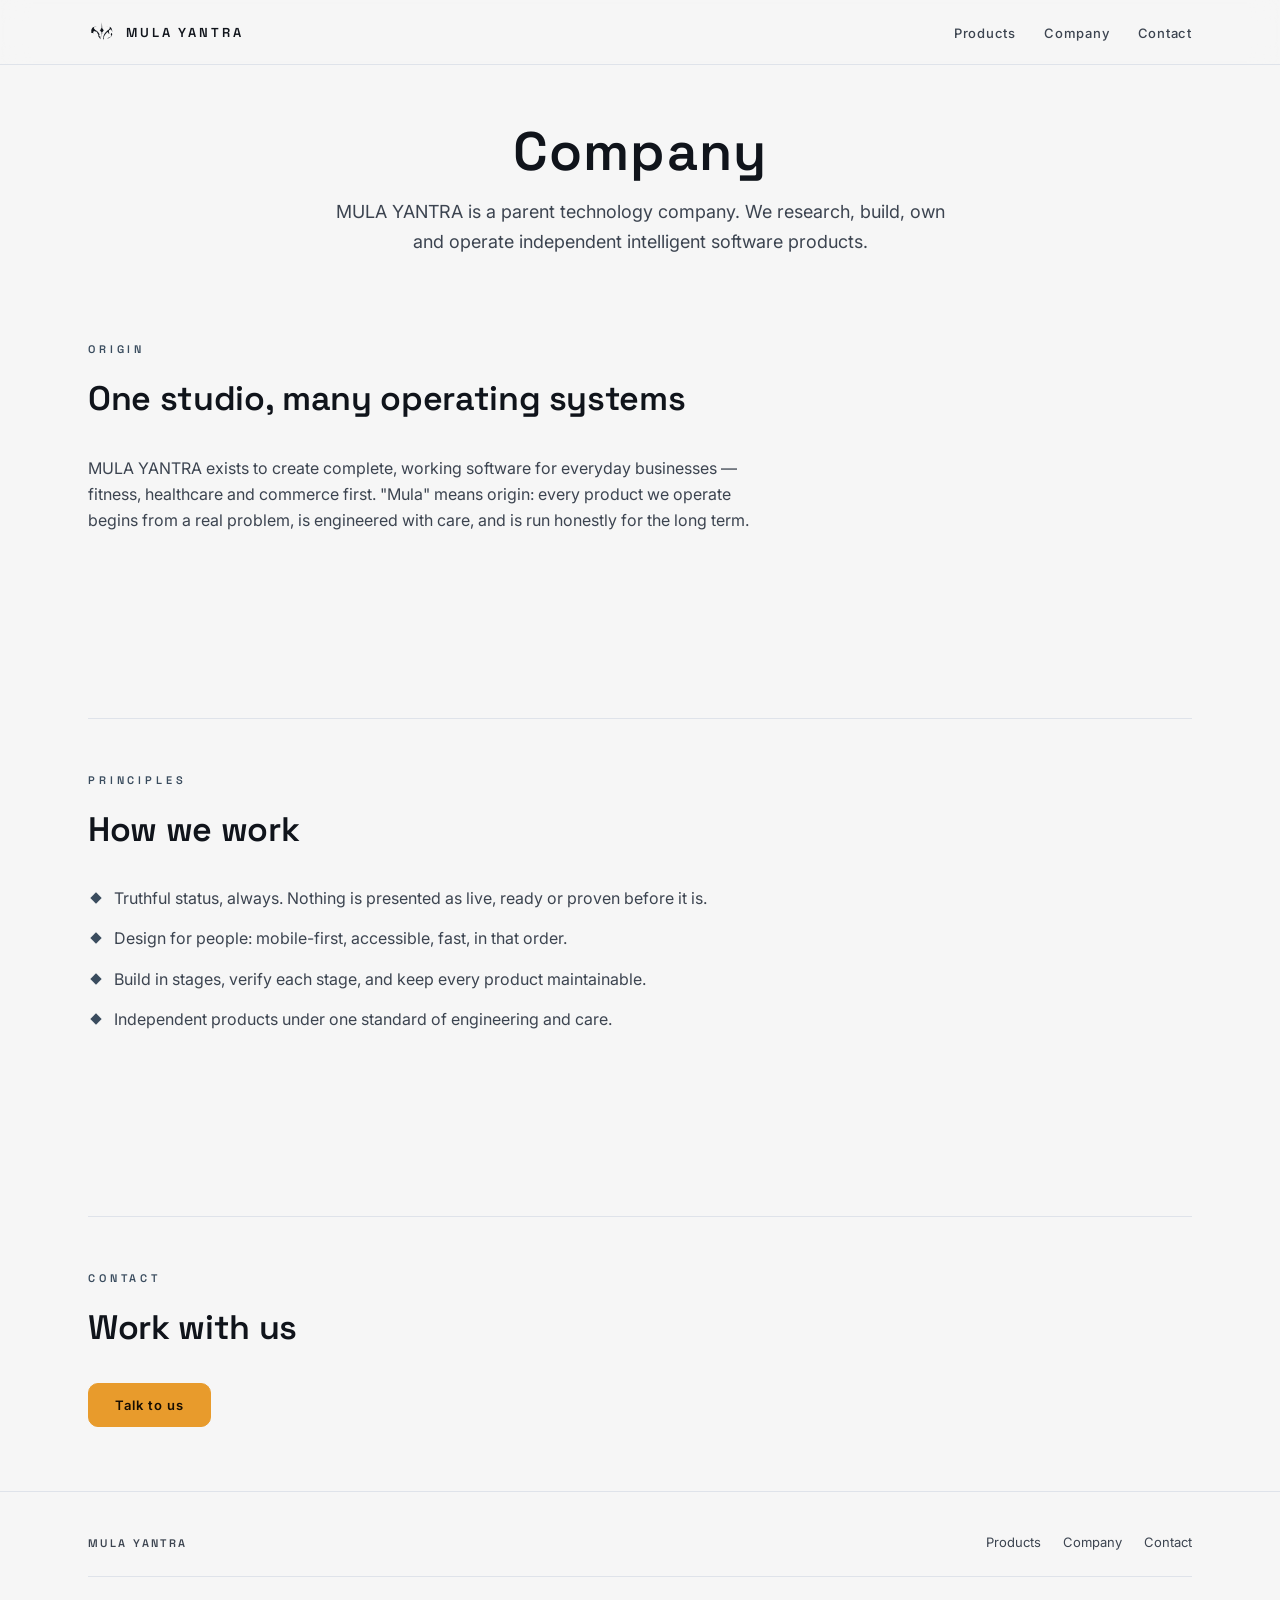
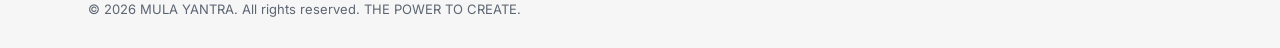
==== company.html @ 6515c1ee "MULA YANTRA corporate website — live deploy (traced approved logo)" ====
<!DOCTYPE html><html lang="en"><head><meta charset="utf-8"><meta name="viewport" content="width=device-width,initial-scale=1">
<title>Company — MULA YANTRA</title><meta name="description" content="What MULA YANTRA is, how it works, and the principles behind every product.">
<link rel="preload" href="fonts/SpaceGrotesk.woff2" as="font" type="font/woff2" crossorigin>
<link rel="preload" href="fonts/Inter.woff2" as="font" type="font/woff2" crossorigin>
<link rel="stylesheet" href="styles.css">
<link rel="icon" type="image/svg+xml" href="mark-small.svg">
<style>@font-face{font-family:'Space Grotesk';src:url(fonts/SpaceGrotesk.woff2) format('woff2');font-weight:100 900;font-display:swap}
@font-face{font-family:'Inter';src:url(fonts/Inter.woff2) format('woff2');font-weight:100 900;font-display:swap}</style></head>
<body><a class="skip" href="#main">Skip to content</a>
<header class="site"><div class="wrap"><nav class="nav" aria-label="Main">
<a class="brand" href="index.html"><svg viewBox="0 0 1000 806" aria-hidden="true"><path d="M 193.5 219.4 L 171.0 238.7 L 151.6 267.7 L 125.8 329.0 L 129.0 438.7 L 177.4 438.7 L 235.5 461.3 L 200.0 441.9 L 203.2 406.5 L 219.4 377.4 L 229.0 371.0 L 238.7 377.4 L 254.8 371.0 L 248.4 364.5 L 251.6 358.1 L 287.1 390.3 L 287.1 383.9 L 312.9 383.9 L 329.0 393.5 L 364.5 445.2 L 361.3 451.6 L 358.1 448.4 L 390.3 487.1 L 400.0 538.7 L 400.0 564.5 L 393.5 564.5 L 448.4 629.0 L 487.1 712.9 L 474.2 677.4 L 474.2 658.1 L 480.6 658.1 L 480.6 664.5 L 471.0 564.5 L 461.3 567.7 L 454.8 583.9 L 425.8 529.0 L 441.9 503.2 L 451.6 512.9 L 432.3 467.7 L 393.5 412.9 L 358.1 377.4 L 271.0 312.9 L 238.7 280.6 L 225.8 258.1 L 229.0 222.6 L 238.7 216.1 L 235.5 229.0 L 238.7 216.1 L 254.8 206.5 L 345.2 206.5 L 264.5 200.0 Z" fill="currentColor"/><path d="M 867.7 219.4 L 800.0 200.0 L 764.5 200.0 L 696.8 212.9 L 745.2 203.2 L 800.0 203.2 L 835.5 219.4 L 841.9 229.0 L 841.9 248.4 L 832.3 271.0 L 793.5 312.9 L 754.8 341.9 L 748.4 338.7 L 751.6 335.5 L 745.2 338.7 L 751.6 341.9 L 725.8 358.1 L 729.0 361.3 L 671.0 419.4 L 635.5 471.0 L 603.2 538.7 L 577.4 645.2 L 580.6 716.1 L 587.1 690.3 L 622.6 622.6 L 609.7 641.9 L 600.0 635.5 L 622.6 571.0 L 648.4 522.6 L 716.1 432.3 L 745.2 403.2 L 761.3 409.7 L 783.9 435.5 L 793.5 467.7 L 771.0 483.9 L 841.9 448.4 L 825.8 451.6 L 809.7 419.4 L 803.2 361.3 L 809.7 351.6 L 803.2 348.4 L 871.0 293.5 L 903.2 329.0 L 925.8 383.9 L 929.0 412.9 L 932.3 361.3 L 922.6 312.9 L 896.8 248.4 Z" fill="currentColor"/><path d="M 922.6 451.6 L 916.1 454.8 L 890.3 438.7 L 887.1 477.4 L 867.7 529.0 L 877.4 516.1 L 887.1 522.6 L 893.5 541.9 L 877.4 574.2 L 854.8 596.8 L 809.7 612.9 L 806.5 609.7 L 819.4 593.5 L 787.1 625.8 L 725.8 661.3 L 787.1 645.2 L 829.0 625.8 L 900.0 564.5 L 932.3 503.2 Z" fill="currentColor"/><path d="M 532.3 32.3 L 522.6 251.6 L 516.1 261.3 L 493.5 264.5 L 500.0 271.0 L 477.4 329.0 L 438.7 335.5 L 471.0 341.9 L 483.9 374.2 L 503.2 393.5 L 519.4 400.0 L 532.3 619.4 L 535.5 474.2 L 545.2 477.4 L 545.2 400.0 L 567.7 390.3 L 583.9 374.2 L 596.8 341.9 L 635.5 338.7 L 600.0 335.5 L 590.3 325.8 L 577.4 290.3 L 548.4 271.0 Z" fill="currentColor"/></svg>MULA YANTRA</a>
<ul class="menu">
<li><a href="products.html">Products</a></li>
<li><a href="company.html">Company</a></li>
<li><a href="contact.html">Contact</a></li>
</ul>
<button class="burger" aria-expanded="false" aria-label="Menu"><svg width="16" height="12" viewBox="0 0 16 12"><path d="M0 1h16M0 6h16M0 11h16" stroke="currentColor" stroke-width="1.6"/></svg></button>
</nav></div></header>
<main id="main">

<div class="hero" style="padding:56px 0 24px"><div class="wrap"><h1 style="letter-spacing:.02em">Company</h1>
<p class="lede" style="margin-top:14px">MULA YANTRA is a parent technology company. We research, build, own and operate independent intelligent software products.</p></div></div>
<section><div class="wrap"><div class="shead reveal"><p class="kicker">Origin</p><h2>One studio, many operating systems</h2></div>
<p class="reveal" style="max-width:680px;color:var(--ink-2)">MULA YANTRA exists to create complete, working software for everyday businesses — fitness, healthcare and commerce first. "Mula" means origin: every product we operate begins from a real problem, is engineered with care, and is run honestly for the long term.</p></div></section>
<section><div class="wrap"><hr class="origin-divider"><div class="shead reveal"><p class="kicker">Principles</p><h2>How we work</h2></div>
<ul class="pric reveal">
<li>Truthful status, always. Nothing is presented as live, ready or proven before it is.</li>
<li>Design for people: mobile-first, accessible, fast, in that order.</li>
<li>Build in stages, verify each stage, and keep every product maintainable.</li>
<li>Independent products under one standard of engineering and care.</li>
</ul></div></section>
<section><div class="wrap"><hr class="origin-divider"><div class="shead reveal"><p class="kicker">Contact</p><h2>Work with us</h2></div>
<div class="cta-row" style="justify-content:flex-start"><a class="btn primary" href="contact.html">Talk to us</a></div></div></section>

</main><footer class="foot"><div class="wrap"><div class="top">
<a class="brand" href="index.html" style="font:600 11px/1 var(--font-d);letter-spacing:.22em;color:var(--ink-2)">MULA YANTRA</a>
<nav aria-label="Footer"><a href="products.html">Products</a><a href="company.html">Company</a><a href="contact.html">Contact</a></nav>
</div>
<hr class="origin-divider" style="margin:22px 0"><p>© <span data-year>2026</span> MULA YANTRA. All rights reserved. THE POWER TO CREATE.</p>
</div></footer>
<script src="app.js"></script></body></html>
---- styles.css ----
:root{
--bg:#0b0e13;--surface:#10141b;--line:#232b38;--ink:#f6f6f6;--ink-2:#c9d2dd;--muted:#8b98ab;
--ice:#c0d0e0;--steel:#3e4249;--seed:#e89b2c;--seed-hi:#ffe9a8;
--font-d:'Space Grotesk',sans-serif;--font-b:'Inter',sans-serif;
--wrap:1160px;--r:12px}
@media (prefers-color-scheme:light){:root{--bg:#f6f6f6;--surface:#fff;--line:#dfe3ea;--ink:#10141b;--ink-2:#3c4450;--muted:#5c6572;--ice:#3a4c5e}}
*{margin:0;padding:0;box-sizing:border-box}
html{scroll-behavior:smooth}
@media (prefers-reduced-motion:reduce){html{scroll-behavior:auto}*{animation:none!important;transition:none!important}}
body{background:var(--bg);color:var(--ink);font:16px/1.65 var(--font-b);-webkit-font-smoothing:antialiased}
a{color:var(--ice);text-decoration:none}
a:hover{text-decoration:underline}
:focus-visible{outline:2px solid var(--ice);outline-offset:3px;border-radius:2px}
.skip{position:absolute;left:-999px;top:0;background:var(--bg);padding:10px 16px;z-index:99}
.skip:focus{left:12px;top:12px}
.wrap{max-width:var(--wrap);margin:0 auto;padding:0 28px}
h1,h2,h3{font-family:var(--font-d);font-weight:600;line-height:1.15;letter-spacing:-.01em}
h1{font-size:clamp(34px,5.5vw,56px)}
h2{font-size:clamp(24px,3.4vw,34px)}
.kicker{font:600 11px/1 var(--font-d);letter-spacing:.35em;text-transform:uppercase;color:var(--ice);margin-bottom:14px}
header.site{position:sticky;top:0;z-index:50;background:color-mix(in srgb,var(--bg) 82%,transparent);backdrop-filter:blur(14px);border-bottom:1px solid var(--line)}
.nav{display:flex;align-items:center;justify-content:space-between;height:64px}
.brand{display:flex;align-items:center;gap:12px;color:var(--ink);font:600 13px/1 var(--font-d);letter-spacing:.22em}
.brand:hover{text-decoration:none}
.brand svg{height:26px;width:26px;display:block}
.menu{display:flex;gap:28px;list-style:none}
.menu a{color:var(--ink-2);font:500 13px/1 var(--font-b);letter-spacing:.06em}
.menu a:hover{color:var(--ink);text-decoration:none}
.burger{display:none;background:none;border:1px solid var(--line);border-radius:8px;padding:9px 10px;color:var(--ink)}
@media(max-width:767px){.menu{position:fixed;inset:64px 0 auto 0;flex-direction:column;gap:0;background:var(--surface);border-bottom:1px solid var(--line);padding:8px 0;display:none}.menu.open{display:flex}.menu li{border-top:1px solid var(--line)}.menu a{display:block;padding:16px 28px}.burger{display:block}}
.hero{padding:88px 0 64px;position:relative;overflow:hidden}
.hero .mark{display:block;width:min(300px,72%);margin:0 auto 36px}
.hero .mark svg{width:100%;height:auto;display:block}
.hero h1{text-align:center;font-size:clamp(30px,6vw,54px);letter-spacing:.18em;font-weight:600}
.hero .tag{text-align:center;color:var(--ink-2);font:500 clamp(11px,2vw,14px)/1 var(--font-b);letter-spacing:.3em;margin-top:18px}
.hero .lede{text-align:center;max-width:640px;margin:26px auto 0;color:var(--ink-2);font-size:18px}
.cta-row{display:flex;gap:14px;justify-content:center;margin-top:34px;flex-wrap:wrap}
.btn{display:inline-flex;align-items:center;justify-content:center;min-height:44px;padding:11px 26px;border-radius:10px;font:600 13px/1 var(--font-b);letter-spacing:.08em;cursor:pointer}
.btn.primary{background:var(--seed);color:#160d02;border:1px solid var(--seed)}
.btn.primary:hover{background:var(--seed-hi);text-decoration:none}
.btn.ghost{background:none;color:var(--ink);border:1px solid var(--line)}
.btn.ghost:hover{border-color:var(--ice);text-decoration:none}
.origin-divider{display:block;width:100%;height:1px;border:none;border-top:1px solid var(--line);position:relative;margin:56px 0}
.origin-divider i{position:absolute;left:50%;top:-5px;width:9px;height:9px;transform:translateX(-50%) rotate(45deg);background:var(--seed)}
section{padding:64px 0}
.shead{display:grid;gap:10px;max-width:680px;margin-bottom:36px}
.grid3{display:grid;grid-template-columns:repeat(3,1fr);gap:16px}
@media(max-width:900px){.grid3{grid-template-columns:1fr}}
.card{background:var(--surface);border:1px solid var(--line);border-radius:var(--r);padding:26px;display:flex;flex-direction:column;gap:10px}
.card h3{font-size:19px;letter-spacing:.02em}
.card p{color:var(--ink-2);font-size:14.5px}
.card .more{margin-top:auto;font:600 12px/1 var(--font-b);letter-spacing:.14em;text-transform:uppercase}
.badge{display:inline-flex;align-self:flex-start;font:600 10px/1 var(--font-b);letter-spacing:.22em;padding:7px 10px;border-radius:6px;border:1px solid}
.badge.live{color:var(--ice);border-color:var(--ice)}
.badge.built{color:var(--ink-2);border-color:var(--steel)}
.badge.plan{color:var(--muted);border-color:var(--line)}
.foot{border-top:1px solid var(--line);padding:40px 0 28px;color:var(--muted);font-size:13px}
.foot .top{display:flex;justify-content:space-between;gap:20px;flex-wrap:wrap;align-items:center}
.foot nav{display:flex;gap:22px}
.foot a{color:var(--ink-2)}
.reveal{opacity:0;transform:translateY(14px);transition:opacity .7s ease,transform .7s ease}
.reveal.in{opacity:1;transform:none}
@media (prefers-reduced-motion:reduce){.reveal{opacity:1;transform:none}}
form{display:grid;gap:18px;max-width:560px}
label{font:600 12px/1 var(--font-b);letter-spacing:.14em;text-transform:uppercase;color:var(--ink-2)}
input,textarea{width:100%;min-height:48px;background:var(--surface);border:1px solid var(--line);border-radius:10px;color:var(--ink);font:15px/1.4 var(--font-b);padding:12px 14px}
textarea{min-height:140px}
input:focus,textarea:focus{outline:2px solid var(--ice);outline-offset:0;border-color:var(--ice)}
.note{color:var(--muted);font-size:13px}
ul.pric{list-style:none;display:grid;gap:14px}
ul.pric li{padding-left:26px;position:relative;color:var(--ink-2)}
ul.pric li::before{content:"";position:absolute;left:4px;top:9px;width:8px;height:8px;transform:rotate(45deg);background:var(--ice)}
@media(max-width:767px){section{padding:48px 0}.hero{padding:56px 0 40px}.wrap{padding:0 20px}}
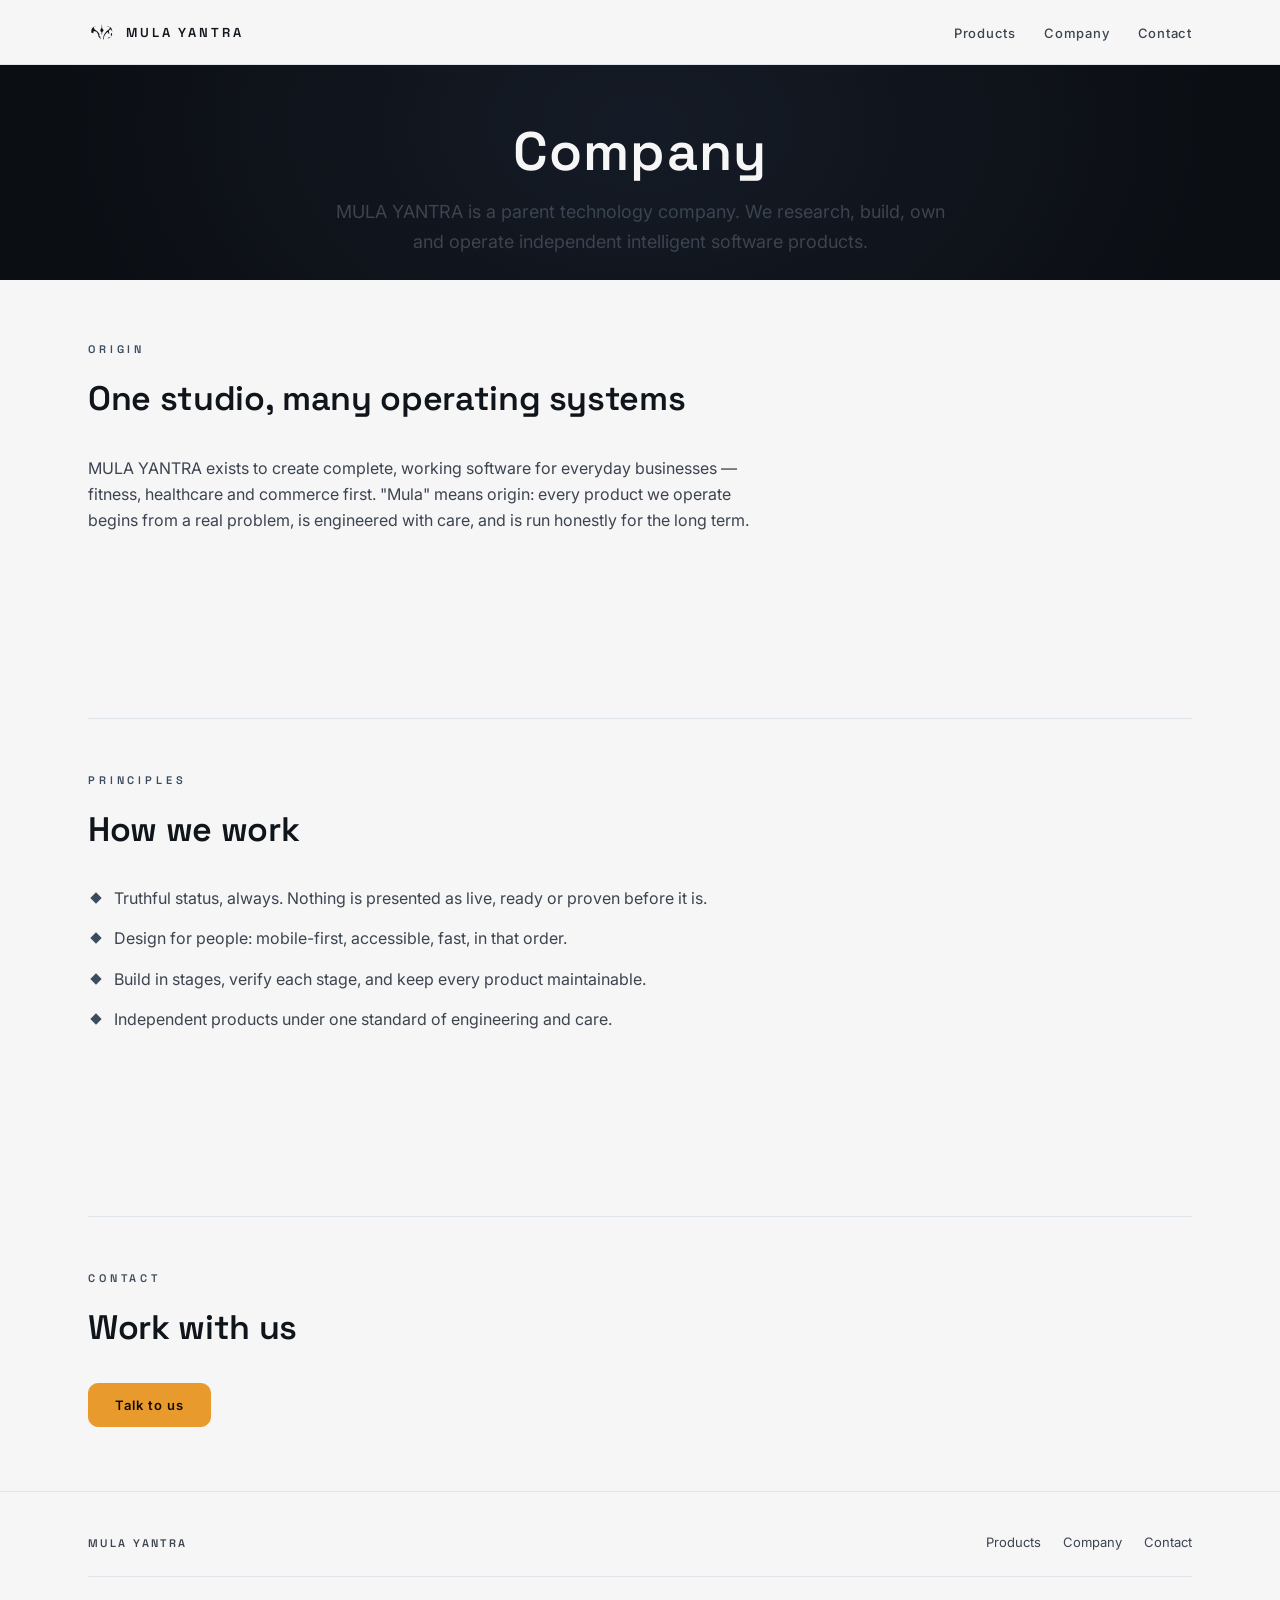
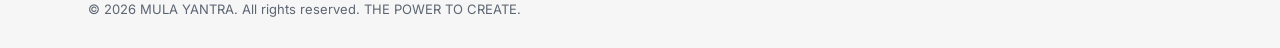
==== commit 174984c5: "smooth logo geometry; hero brand stage; fix light-mode appearance" ====
--- a/company.html
+++ b/company.html
@@ -8,7 +8,7 @@
 @font-face{font-family:'Inter';src:url(fonts/Inter.woff2) format('woff2');font-weight:100 900;font-display:swap}</style></head>
 <body><a class="skip" href="#main">Skip to content</a>
 <header class="site"><div class="wrap"><nav class="nav" aria-label="Main">
-<a class="brand" href="index.html"><svg viewBox="0 0 1000 806" aria-hidden="true"><path d="M 193.5 219.4 L 171.0 238.7 L 151.6 267.7 L 125.8 329.0 L 129.0 438.7 L 177.4 438.7 L 235.5 461.3 L 200.0 441.9 L 203.2 406.5 L 219.4 377.4 L 229.0 371.0 L 238.7 377.4 L 254.8 371.0 L 248.4 364.5 L 251.6 358.1 L 287.1 390.3 L 287.1 383.9 L 312.9 383.9 L 329.0 393.5 L 364.5 445.2 L 361.3 451.6 L 358.1 448.4 L 390.3 487.1 L 400.0 538.7 L 400.0 564.5 L 393.5 564.5 L 448.4 629.0 L 487.1 712.9 L 474.2 677.4 L 474.2 658.1 L 480.6 658.1 L 480.6 664.5 L 471.0 564.5 L 461.3 567.7 L 454.8 583.9 L 425.8 529.0 L 441.9 503.2 L 451.6 512.9 L 432.3 467.7 L 393.5 412.9 L 358.1 377.4 L 271.0 312.9 L 238.7 280.6 L 225.8 258.1 L 229.0 222.6 L 238.7 216.1 L 235.5 229.0 L 238.7 216.1 L 254.8 206.5 L 345.2 206.5 L 264.5 200.0 Z" fill="currentColor"/><path d="M 867.7 219.4 L 800.0 200.0 L 764.5 200.0 L 696.8 212.9 L 745.2 203.2 L 800.0 203.2 L 835.5 219.4 L 841.9 229.0 L 841.9 248.4 L 832.3 271.0 L 793.5 312.9 L 754.8 341.9 L 748.4 338.7 L 751.6 335.5 L 745.2 338.7 L 751.6 341.9 L 725.8 358.1 L 729.0 361.3 L 671.0 419.4 L 635.5 471.0 L 603.2 538.7 L 577.4 645.2 L 580.6 716.1 L 587.1 690.3 L 622.6 622.6 L 609.7 641.9 L 600.0 635.5 L 622.6 571.0 L 648.4 522.6 L 716.1 432.3 L 745.2 403.2 L 761.3 409.7 L 783.9 435.5 L 793.5 467.7 L 771.0 483.9 L 841.9 448.4 L 825.8 451.6 L 809.7 419.4 L 803.2 361.3 L 809.7 351.6 L 803.2 348.4 L 871.0 293.5 L 903.2 329.0 L 925.8 383.9 L 929.0 412.9 L 932.3 361.3 L 922.6 312.9 L 896.8 248.4 Z" fill="currentColor"/><path d="M 922.6 451.6 L 916.1 454.8 L 890.3 438.7 L 887.1 477.4 L 867.7 529.0 L 877.4 516.1 L 887.1 522.6 L 893.5 541.9 L 877.4 574.2 L 854.8 596.8 L 809.7 612.9 L 806.5 609.7 L 819.4 593.5 L 787.1 625.8 L 725.8 661.3 L 787.1 645.2 L 829.0 625.8 L 900.0 564.5 L 932.3 503.2 Z" fill="currentColor"/><path d="M 532.3 32.3 L 522.6 251.6 L 516.1 261.3 L 493.5 264.5 L 500.0 271.0 L 477.4 329.0 L 438.7 335.5 L 471.0 341.9 L 483.9 374.2 L 503.2 393.5 L 519.4 400.0 L 532.3 619.4 L 535.5 474.2 L 545.2 477.4 L 545.2 400.0 L 567.7 390.3 L 583.9 374.2 L 596.8 341.9 L 635.5 338.7 L 600.0 335.5 L 590.3 325.8 L 577.4 290.3 L 548.4 271.0 Z" fill="currentColor"/></svg>MULA YANTRA</a>
+<a class="brand" href="index.html"><svg viewBox="0 0 1000 806" aria-hidden="true"><path d="M 183.7 227.8 L 154.9 263.8 L 132.0 319.8 L 127.6 390.7 L 136.3 428.4 L 150.2 438.7 L 181.9 442.2 L 224.5 456.2 L 205.8 441.6 L 201.4 426.4 L 208.5 397.5 L 223.6 374.6 L 249.4 373.0 L 251.1 360.7 L 285.4 387.3 L 304.7 384.0 L 322.0 389.3 L 352.8 428.3 L 362.9 446.5 L 359.5 449.8 L 388.8 491.5 L 399.1 537.9 L 396.5 565.5 L 443.4 626.8 L 482.3 700.6 L 474.4 671.6 L 475.7 659.0 L 480.6 660.9 L 470.4 574.4 L 466.8 565.9 L 456.5 577.7 L 453.1 576.2 L 433.4 540.7 L 432.8 517.7 L 441.9 507.1 L 448.4 508.5 L 431.7 469.6 L 378.0 397.4 L 261.8 303.3 L 229.0 261.7 L 230.2 224.9 L 247.8 210.7 L 324.1 205.5 L 251.6 204.9 L 187.2 225.4 Z" fill="currentColor"/><path d="M 838.1 210.9 L 784.5 200.0 L 710.7 210.2 L 769.2 203.2 L 810.8 208.5 L 838.3 223.6 L 840.4 250.1 L 830.2 271.4 L 800.8 304.4 L 760.2 337.1 L 752.0 340.5 L 747.4 337.7 L 748.2 342.9 L 727.8 358.1 L 665.4 428.8 L 633.8 476.7 L 609.6 527.8 L 588.7 598.6 L 579.4 656.8 L 582.0 706.7 L 617.9 630.3 L 605.5 639.1 L 604.4 626.0 L 633.9 549.8 L 670.2 493.7 L 728.8 419.6 L 750.0 405.8 L 774.0 424.2 L 790.0 457.4 L 787.8 470.0 L 779.6 478.4 L 835.5 450.0 L 826.8 448.1 L 818.8 437.5 L 807.8 400.8 L 806.0 349.8 L 819.4 335.7 L 856.6 308.0 L 880.5 306.0 L 910.1 346.5 L 928.8 403.5 L 929.1 346.2 L 908.1 276.6 L 884.1 235.7 L 845.9 213.5 Z" fill="currentColor"/><path d="M 919.8 453.0 L 898.7 444.6 L 890.8 448.5 L 870.9 523.6 L 878.0 518.3 L 884.0 520.8 L 891.0 541.9 L 870.2 581.1 L 849.9 597.2 L 820.1 609.0 L 807.9 611.1 L 814.4 599.1 L 741.1 655.5 L 781.5 645.9 L 816.4 631.2 L 851.6 606.0 L 891.9 568.3 L 914.1 537.7 L 926.3 507.9 L 928.1 480.6 L 920.6 453.5 Z" fill="currentColor"/><path d="M 532.3 96.8 L 532.3 103.9 L 532.3 111.0 L 530.9 117.5 L 529.0 123.8 L 529.0 130.9 L 529.0 138.0 L 526.8 144.2 L 525.8 150.9 L 525.8 158.0 L 525.8 165.1 L 525.8 172.2 L 525.8 179.3 L 525.8 186.4 L 525.8 193.5 L 523.1 199.5 L 522.6 206.4 L 522.6 213.5 L 522.6 220.6 L 522.6 227.7 L 522.6 234.8 L 522.6 241.9 L 522.2 248.8 L 517.1 253.8 L 512.1 258.8 L 506.2 261.6 L 501.1 266.6 L 496.8 271.9 L 495.7 278.5 L 493.5 284.8 L 492.5 291.4 L 489.7 297.4 L 487.0 303.3 L 483.9 309.2 L 480.6 314.9 L 477.4 320.7 L 473.7 326.3 L 468.7 331.3 L 464.5 336.6 L 468.1 342.3 L 473.1 347.3 L 475.8 353.3 L 477.4 359.7 L 480.6 365.5 L 483.9 371.2 L 486.8 377.1 L 491.8 382.1 L 496.8 387.2 L 501.9 392.2 L 507.8 394.9 L 512.8 399.9 L 517.9 405.0 L 519.4 411.5 L 519.4 418.6 L 519.4 425.7 L 519.4 432.8 L 519.4 439.9 L 519.4 447.0 L 519.4 454.1 L 522.6 459.8 L 522.6 466.9 L 522.6 474.0 L 522.6 481.1 L 522.6 488.2 L 522.6 495.3 L 525.8 501.1 L 527.0 507.7 L 529.0 514.0 L 529.0 521.1 L 529.0 528.2 L 529.0 522.8 L 529.0 515.7 L 529.8 508.9 L 532.3 502.8 L 535.3 497.0 L 535.5 490.0 L 536.2 483.2 L 538.9 477.2 L 541.9 471.3 L 545.2 465.6 L 545.2 458.5 L 545.2 451.4 L 545.2 444.3 L 545.2 437.2 L 545.2 430.1 L 548.4 424.3 L 548.4 417.2 L 548.4 410.1 L 548.5 403.1 L 553.6 398.1 L 558.8 393.5 L 564.6 390.3 L 570.5 387.6 L 575.5 382.5 L 580.6 377.5 L 583.9 371.8 L 587.1 366.0 L 590.3 360.3 L 591.5 353.7 L 594.3 347.7 L 599.3 342.7 L 602.2 337.6 L 597.1 332.6 L 593.5 327.0 L 589.4 321.6 L 586.6 315.7 L 583.9 309.7 L 581.2 303.7 L 578.4 297.8 L 574.2 292.4 L 570.7 286.8 L 565.6 281.8 L 560.6 276.7 L 555.6 271.7 L 550.6 266.7 L 547.8 260.7 L 545.2 254.7 L 545.2 247.6 L 545.2 240.5 L 545.2 233.4 L 543.3 227.1 L 541.9 220.6 L 541.9 213.5 L 541.9 206.4 L 541.9 199.3 L 541.9 192.2 L 541.9 185.1 L 541.9 178.0 L 541.9 170.9 L 538.7 165.1 L 538.7 158.0 L 538.7 150.9 L 538.7 143.8 L 538.7 136.7 L 538.7 129.6 L 536.4 123.5 L 535.5 116.7 L 533.2 110.6 L 532.3 103.9 L 532.3 96.8 Z" fill="currentColor"/></svg>MULA YANTRA</a>
 <ul class="menu">
 <li><a href="products.html">Products</a></li>
 <li><a href="company.html">Company</a></li>
--- a/styles.css
+++ b/styles.css
@@ -28,7 +28,10 @@
 .menu a:hover{color:var(--ink);text-decoration:none}
 .burger{display:none;background:none;border:1px solid var(--line);border-radius:8px;padding:9px 10px;color:var(--ink)}
 @media(max-width:767px){.menu{position:fixed;inset:64px 0 auto 0;flex-direction:column;gap:0;background:var(--surface);border-bottom:1px solid var(--line);padding:8px 0;display:none}.menu.open{display:flex}.menu li{border-top:1px solid var(--line)}.menu a{display:block;padding:16px 28px}.burger{display:block}}
-.hero{padding:88px 0 64px;position:relative;overflow:hidden}
+.hero{padding:88px 0 64px;position:relative;overflow:hidden;background:radial-gradient(760px 500px at 50% 28%,#151b26,#0b0e13 78%);color:#f6f6f6}
+.hero .tag{color:#c9d2dd}
+.hero .lede{color:#c9d2dd}
+.hero .btn.ghost{color:#f6f6f6;border-color:#3a4453}
 .hero .mark{display:block;width:min(300px,72%);margin:0 auto 36px}
 .hero .mark svg{width:100%;height:auto;display:block}
 .hero h1{text-align:center;font-size:clamp(30px,6vw,54px);letter-spacing:.18em;font-weight:600}
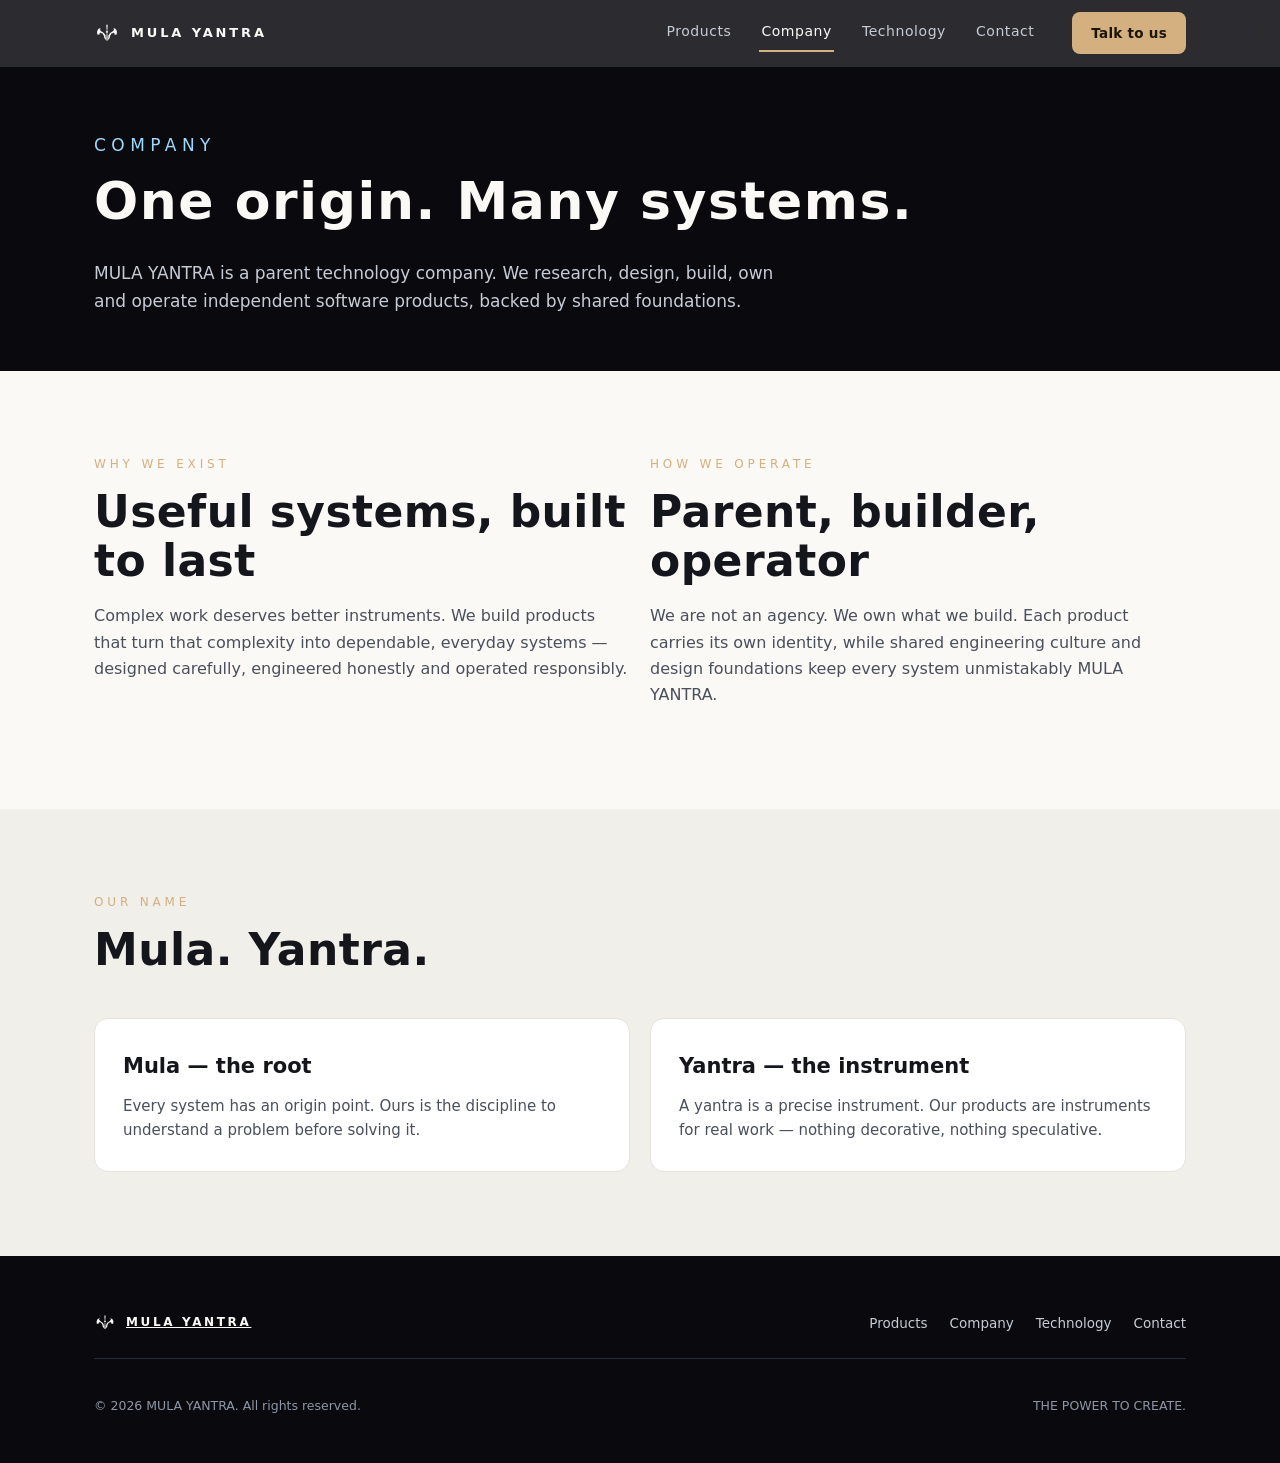
==== commit a747e9b7: "Corporate redesign v2: design tokens, unified hero, Technology route, truthful statuses, validation," ====
--- a/company.html
+++ b/company.html
@@ -1,41 +1 @@
-<!DOCTYPE html><html lang="en"><head><meta charset="utf-8"><meta name="viewport" content="width=device-width,initial-scale=1">
-<title>Company — MULA YANTRA</title><meta name="description" content="What MULA YANTRA is, how it works, and the principles behind every product.">
-<link rel="preload" href="fonts/SpaceGrotesk.woff2" as="font" type="font/woff2" crossorigin>
-<link rel="preload" href="fonts/Inter.woff2" as="font" type="font/woff2" crossorigin>
-<link rel="stylesheet" href="styles.css">
-<link rel="icon" type="image/svg+xml" href="mark-small.svg">
-<style>@font-face{font-family:'Space Grotesk';src:url(fonts/SpaceGrotesk.woff2) format('woff2');font-weight:100 900;font-display:swap}
-@font-face{font-family:'Inter';src:url(fonts/Inter.woff2) format('woff2');font-weight:100 900;font-display:swap}</style></head>
-<body><a class="skip" href="#main">Skip to content</a>
-<header class="site"><div class="wrap"><nav class="nav" aria-label="Main">
-<a class="brand" href="index.html"><svg viewBox="0 0 1000 806" aria-hidden="true"><path d="M 183.7 227.8 L 154.9 263.8 L 132.0 319.8 L 127.6 390.7 L 136.3 428.4 L 150.2 438.7 L 181.9 442.2 L 224.5 456.2 L 205.8 441.6 L 201.4 426.4 L 208.5 397.5 L 223.6 374.6 L 249.4 373.0 L 251.1 360.7 L 285.4 387.3 L 304.7 384.0 L 322.0 389.3 L 352.8 428.3 L 362.9 446.5 L 359.5 449.8 L 388.8 491.5 L 399.1 537.9 L 396.5 565.5 L 443.4 626.8 L 482.3 700.6 L 474.4 671.6 L 475.7 659.0 L 480.6 660.9 L 470.4 574.4 L 466.8 565.9 L 456.5 577.7 L 453.1 576.2 L 433.4 540.7 L 432.8 517.7 L 441.9 507.1 L 448.4 508.5 L 431.7 469.6 L 378.0 397.4 L 261.8 303.3 L 229.0 261.7 L 230.2 224.9 L 247.8 210.7 L 324.1 205.5 L 251.6 204.9 L 187.2 225.4 Z" fill="currentColor"/><path d="M 838.1 210.9 L 784.5 200.0 L 710.7 210.2 L 769.2 203.2 L 810.8 208.5 L 838.3 223.6 L 840.4 250.1 L 830.2 271.4 L 800.8 304.4 L 760.2 337.1 L 752.0 340.5 L 747.4 337.7 L 748.2 342.9 L 727.8 358.1 L 665.4 428.8 L 633.8 476.7 L 609.6 527.8 L 588.7 598.6 L 579.4 656.8 L 582.0 706.7 L 617.9 630.3 L 605.5 639.1 L 604.4 626.0 L 633.9 549.8 L 670.2 493.7 L 728.8 419.6 L 750.0 405.8 L 774.0 424.2 L 790.0 457.4 L 787.8 470.0 L 779.6 478.4 L 835.5 450.0 L 826.8 448.1 L 818.8 437.5 L 807.8 400.8 L 806.0 349.8 L 819.4 335.7 L 856.6 308.0 L 880.5 306.0 L 910.1 346.5 L 928.8 403.5 L 929.1 346.2 L 908.1 276.6 L 884.1 235.7 L 845.9 213.5 Z" fill="currentColor"/><path d="M 919.8 453.0 L 898.7 444.6 L 890.8 448.5 L 870.9 523.6 L 878.0 518.3 L 884.0 520.8 L 891.0 541.9 L 870.2 581.1 L 849.9 597.2 L 820.1 609.0 L 807.9 611.1 L 814.4 599.1 L 741.1 655.5 L 781.5 645.9 L 816.4 631.2 L 851.6 606.0 L 891.9 568.3 L 914.1 537.7 L 926.3 507.9 L 928.1 480.6 L 920.6 453.5 Z" fill="currentColor"/><path d="M 532.3 96.8 L 532.3 103.9 L 532.3 111.0 L 530.9 117.5 L 529.0 123.8 L 529.0 130.9 L 529.0 138.0 L 526.8 144.2 L 525.8 150.9 L 525.8 158.0 L 525.8 165.1 L 525.8 172.2 L 525.8 179.3 L 525.8 186.4 L 525.8 193.5 L 523.1 199.5 L 522.6 206.4 L 522.6 213.5 L 522.6 220.6 L 522.6 227.7 L 522.6 234.8 L 522.6 241.9 L 522.2 248.8 L 517.1 253.8 L 512.1 258.8 L 506.2 261.6 L 501.1 266.6 L 496.8 271.9 L 495.7 278.5 L 493.5 284.8 L 492.5 291.4 L 489.7 297.4 L 487.0 303.3 L 483.9 309.2 L 480.6 314.9 L 477.4 320.7 L 473.7 326.3 L 468.7 331.3 L 464.5 336.6 L 468.1 342.3 L 473.1 347.3 L 475.8 353.3 L 477.4 359.7 L 480.6 365.5 L 483.9 371.2 L 486.8 377.1 L 491.8 382.1 L 496.8 387.2 L 501.9 392.2 L 507.8 394.9 L 512.8 399.9 L 517.9 405.0 L 519.4 411.5 L 519.4 418.6 L 519.4 425.7 L 519.4 432.8 L 519.4 439.9 L 519.4 447.0 L 519.4 454.1 L 522.6 459.8 L 522.6 466.9 L 522.6 474.0 L 522.6 481.1 L 522.6 488.2 L 522.6 495.3 L 525.8 501.1 L 527.0 507.7 L 529.0 514.0 L 529.0 521.1 L 529.0 528.2 L 529.0 522.8 L 529.0 515.7 L 529.8 508.9 L 532.3 502.8 L 535.3 497.0 L 535.5 490.0 L 536.2 483.2 L 538.9 477.2 L 541.9 471.3 L 545.2 465.6 L 545.2 458.5 L 545.2 451.4 L 545.2 444.3 L 545.2 437.2 L 545.2 430.1 L 548.4 424.3 L 548.4 417.2 L 548.4 410.1 L 548.5 403.1 L 553.6 398.1 L 558.8 393.5 L 564.6 390.3 L 570.5 387.6 L 575.5 382.5 L 580.6 377.5 L 583.9 371.8 L 587.1 366.0 L 590.3 360.3 L 591.5 353.7 L 594.3 347.7 L 599.3 342.7 L 602.2 337.6 L 597.1 332.6 L 593.5 327.0 L 589.4 321.6 L 586.6 315.7 L 583.9 309.7 L 581.2 303.7 L 578.4 297.8 L 574.2 292.4 L 570.7 286.8 L 565.6 281.8 L 560.6 276.7 L 555.6 271.7 L 550.6 266.7 L 547.8 260.7 L 545.2 254.7 L 545.2 247.6 L 545.2 240.5 L 545.2 233.4 L 543.3 227.1 L 541.9 220.6 L 541.9 213.5 L 541.9 206.4 L 541.9 199.3 L 541.9 192.2 L 541.9 185.1 L 541.9 178.0 L 541.9 170.9 L 538.7 165.1 L 538.7 158.0 L 538.7 150.9 L 538.7 143.8 L 538.7 136.7 L 538.7 129.6 L 536.4 123.5 L 535.5 116.7 L 533.2 110.6 L 532.3 103.9 L 532.3 96.8 Z" fill="currentColor"/></svg>MULA YANTRA</a>
-<ul class="menu">
-<li><a href="products.html">Products</a></li>
-<li><a href="company.html">Company</a></li>
-<li><a href="contact.html">Contact</a></li>
-</ul>
-<button class="burger" aria-expanded="false" aria-label="Menu"><svg width="16" height="12" viewBox="0 0 16 12"><path d="M0 1h16M0 6h16M0 11h16" stroke="currentColor" stroke-width="1.6"/></svg></button>
-</nav></div></header>
-<main id="main">
-
-<div class="hero" style="padding:56px 0 24px"><div class="wrap"><h1 style="letter-spacing:.02em">Company</h1>
-<p class="lede" style="margin-top:14px">MULA YANTRA is a parent technology company. We research, build, own and operate independent intelligent software products.</p></div></div>
-<section><div class="wrap"><div class="shead reveal"><p class="kicker">Origin</p><h2>One studio, many operating systems</h2></div>
-<p class="reveal" style="max-width:680px;color:var(--ink-2)">MULA YANTRA exists to create complete, working software for everyday businesses — fitness, healthcare and commerce first. "Mula" means origin: every product we operate begins from a real problem, is engineered with care, and is run honestly for the long term.</p></div></section>
-<section><div class="wrap"><hr class="origin-divider"><div class="shead reveal"><p class="kicker">Principles</p><h2>How we work</h2></div>
-<ul class="pric reveal">
-<li>Truthful status, always. Nothing is presented as live, ready or proven before it is.</li>
-<li>Design for people: mobile-first, accessible, fast, in that order.</li>
-<li>Build in stages, verify each stage, and keep every product maintainable.</li>
-<li>Independent products under one standard of engineering and care.</li>
-</ul></div></section>
-<section><div class="wrap"><hr class="origin-divider"><div class="shead reveal"><p class="kicker">Contact</p><h2>Work with us</h2></div>
-<div class="cta-row" style="justify-content:flex-start"><a class="btn primary" href="contact.html">Talk to us</a></div></div></section>
-
-</main><footer class="foot"><div class="wrap"><div class="top">
-<a class="brand" href="index.html" style="font:600 11px/1 var(--font-d);letter-spacing:.22em;color:var(--ink-2)">MULA YANTRA</a>
-<nav aria-label="Footer"><a href="products.html">Products</a><a href="company.html">Company</a><a href="contact.html">Contact</a></nav>
-</div>
-<hr class="origin-divider" style="margin:22px 0"><p>© <span data-year>2026</span> MULA YANTRA. All rights reserved. THE POWER TO CREATE.</p>
-</div></footer>
-<script src="app.js"></script></body></html>+<!DOCTYPE html><html lang="en"><head><meta charset="utf-8"><meta name="viewport" content="width=device-width,initial-scale=1"><title>Company — MULA YANTRA</title><meta name="description" content="MULA YANTRA is an Indian-origin technology company with global ambitions — one origin, many systems."><meta property="og:type" content="website"><meta property="og:title" content="Company — MULA YANTRA"><meta property="og:description" content="MULA YANTRA is an Indian-origin technology company with global ambitions — one origin, many systems."><meta property="og:site_name" content="MULA YANTRA"><link rel="icon" type="image/svg+xml" href="mark-small.svg"><link rel="preload" href="fonts/SpaceGrotesk.woff2" as="font" type="font/woff2" crossorigin><link rel="preload" href="fonts/Inter.woff2" as="font" type="font/woff2" crossorigin><link rel="stylesheet" href="styles.css"></head><body class=""><a class="skip" href="#main">Skip to content</a><header class="hd"><div class="wrap"><a class="brand" href="index.html"><svg viewBox="0 0 1000 806" aria-hidden="true"><path d="M 187.1 216.1 C 176.9 221.0 177.4 221.5 171.0 229.0 C 164.5 236.6 156.5 246.2 148.4 261.3 C 140.3 276.3 127.4 303.2 122.6 319.4 C 117.7 335.5 118.8 338.7 119.4 358.1 C 119.9 377.4 123.7 421.5 125.8 435.5 C 128.0 449.5 125.8 440.9 132.3 441.9 C 138.7 443.0 153.2 440.3 164.5 441.9 C 175.8 443.5 192.5 451.1 200.0 451.6 C 207.5 452.2 208.1 451.6 209.7 445.2 C 211.3 438.7 208.1 422.0 209.7 412.9 C 211.3 403.8 216.7 395.2 219.4 390.3 C 222.0 385.5 221.0 386.0 225.8 383.9 C 230.6 381.7 242.5 378.5 248.4 377.4 C 254.3 376.3 255.9 375.3 261.3 377.4 C 266.7 379.6 272.6 388.2 280.6 390.3 C 288.7 392.5 302.2 388.7 309.7 390.3 C 317.2 391.9 320.4 395.2 325.8 400.0 C 331.2 404.8 336.6 409.7 341.9 419.4 C 347.3 429.0 351.1 445.7 358.1 458.1 C 365.1 470.4 377.4 473.7 383.9 493.5 C 390.3 513.4 388.7 557.0 396.8 577.4 C 404.8 597.8 421.0 600.0 432.3 616.1 C 443.5 632.3 457.0 663.4 464.5 674.2 C 472.0 684.9 473.7 684.4 477.4 680.6 C 481.2 676.9 486.6 669.4 487.1 651.6 C 487.6 633.9 483.3 589.2 480.6 574.2 C 478.0 559.1 475.8 564.0 471.0 561.3 C 466.1 558.6 457.0 561.8 451.6 558.1 C 446.2 554.3 440.9 544.1 438.7 538.7 C 436.6 533.3 436.6 530.1 438.7 525.8 C 440.9 521.5 449.5 518.3 451.6 512.9 C 453.8 507.5 454.3 502.2 451.6 493.5 C 448.9 484.9 445.2 476.3 435.5 461.3 C 425.8 446.2 404.8 417.2 393.5 403.2 C 382.3 389.2 386.6 392.5 367.7 377.4 C 348.9 362.4 301.6 330.1 280.6 312.9 C 259.7 295.7 250.0 283.9 241.9 274.2 C 233.9 264.5 233.9 260.8 232.3 254.8 C 230.6 248.9 228.5 245.7 232.3 238.7 C 236.0 231.7 251.6 219.4 254.8 212.9 C 258.1 206.5 255.4 202.2 251.6 200.0 C 247.8 197.8 243.0 197.3 232.3 200.0 C 221.5 202.7 197.3 211.3 187.1 216.1 Z" fill="currentColor"/><path d="M 812.9 216.1 C 823.1 221.0 822.6 221.5 829.0 229.0 C 835.5 236.6 843.5 246.2 851.6 261.3 C 859.7 276.3 872.6 303.2 877.4 319.4 C 882.3 335.5 881.2 338.7 880.6 358.1 C 880.1 377.4 876.3 421.5 874.2 435.5 C 872.0 449.5 874.2 440.9 867.7 441.9 C 861.3 443.0 846.8 440.3 835.5 441.9 C 824.2 443.5 807.5 451.1 800.0 451.6 C 792.5 452.2 791.9 451.6 790.3 445.2 C 788.7 438.7 791.9 422.0 790.3 412.9 C 788.7 403.8 783.3 395.2 780.6 390.3 C 778.0 385.5 779.0 386.0 774.2 383.9 C 769.4 381.7 757.5 378.5 751.6 377.4 C 745.7 376.3 744.1 375.3 738.7 377.4 C 733.3 379.6 727.4 388.2 719.4 390.3 C 711.3 392.5 697.8 388.7 690.3 390.3 C 682.8 391.9 679.6 395.2 674.2 400.0 C 668.8 404.8 663.4 409.7 658.1 419.4 C 652.7 429.0 648.9 445.7 641.9 458.1 C 634.9 470.4 622.6 473.7 616.1 493.5 C 609.7 513.4 611.3 557.0 603.2 577.4 C 595.2 597.8 579.0 600.0 567.7 616.1 C 556.5 632.3 543.0 663.4 535.5 674.2 C 528.0 684.9 526.3 684.4 522.6 680.6 C 518.8 676.9 513.4 669.4 512.9 651.6 C 512.4 633.9 516.7 589.2 519.4 574.2 C 522.0 559.1 524.2 564.0 529.0 561.3 C 533.9 558.6 543.0 561.8 548.4 558.1 C 553.8 554.3 559.1 544.1 561.3 538.7 C 563.4 533.3 563.4 530.1 561.3 525.8 C 559.1 521.5 550.5 518.3 548.4 512.9 C 546.2 507.5 545.7 502.2 548.4 493.5 C 551.1 484.9 554.8 476.3 564.5 461.3 C 574.2 446.2 595.2 417.2 606.5 403.2 C 617.7 389.2 613.4 392.5 632.3 377.4 C 651.1 362.4 698.4 330.1 719.4 312.9 C 740.3 295.7 750.0 283.9 758.1 274.2 C 766.1 264.5 766.1 260.8 767.7 254.8 C 769.4 248.9 771.5 245.7 767.7 238.7 C 764.0 231.7 748.4 219.4 745.2 212.9 C 741.9 206.5 744.6 202.2 748.4 200.0 C 752.2 197.8 757.0 197.3 767.7 200.0 C 778.5 202.7 802.7 211.3 812.9 216.1 Z" fill="currentColor"/><path d="M 535.5 71.0 C 546.2 71.0 530.6 69.4 529.0 71.0 C 527.4 72.6 528.0 51.6 525.8 80.6 C 523.7 109.7 522.0 214.5 516.1 245.2 C 510.2 275.8 495.2 257.5 490.3 264.5 C 485.5 271.5 490.3 277.4 487.1 287.1 C 483.9 296.8 476.9 315.1 471.0 322.6 C 465.1 330.1 454.8 329.0 451.6 332.3 C 448.4 335.5 448.4 338.2 451.6 341.9 C 454.8 345.7 466.1 348.4 471.0 354.8 C 475.8 361.3 473.7 372.0 480.6 380.6 C 487.6 389.2 507.0 388.7 512.9 406.5 C 518.8 424.2 514.0 462.4 516.1 487.1 C 518.3 511.8 532.8 543.5 525.8 554.8 C 518.8 566.1 481.2 566.1 474.2 554.8 C 467.2 543.5 481.7 511.8 483.9 487.1 C 486.0 462.4 481.2 424.2 487.1 406.5 C 493.0 388.7 512.4 389.2 519.4 380.6 C 526.3 372.0 524.2 361.3 529.0 354.8 C 533.9 348.4 545.2 345.7 548.4 341.9 C 551.6 338.2 551.6 335.5 548.4 332.3 C 545.2 329.0 534.9 330.1 529.0 322.6 C 523.1 315.1 516.1 296.8 512.9 287.1 C 509.7 277.4 514.5 271.5 509.7 264.5 C 504.8 257.5 489.8 275.8 483.9 245.2 C 478.0 214.5 476.3 109.7 474.2 80.6 C 472.0 51.6 472.6 72.6 471.0 71.0 C 469.4 69.4 453.8 71.0 464.5 71.0 C 475.3 71.0 524.7 71.0 535.5 71.0 Z" fill="currentColor"/></svg><b>MULA&nbsp;YANTRA</b></a><button class="burger" aria-label="Menu" aria-expanded="false" aria-controls="sitenav"><svg width="22" height="14" viewBox="0 0 22 14" fill="none"><path d="M1 1h20M1 7h20M1 13h20" stroke="currentColor" stroke-width="2" stroke-linecap="round"/></svg></button><nav class="nav" id="sitenav" aria-label="Site"><a href="products.html">Products</a><a href="company.html" aria-current="page">Company</a><a href="technology.html">Technology</a><a href="contact.html">Contact</a></nav><a class="btn primary cta" href="contact.html" style="padding:9px 18px;font-size:13.5px">Talk to us</a></div></header><main id="main"><section class="lite"><div class="wrap"><p class="kicker">Company</p><h1>One origin. Many systems.</h1><p>MULA YANTRA is a parent technology company. We research, design, build, own and operate independent software products, backed by shared foundations.</p></div></section><section><div class="wrap"><div class="grid2"><div class="reveal"><p class="kicker">Why we exist</p><h2>Useful systems, built to last</h2><p style="color:#4A4F5C">Complex work deserves better instruments. We build products that turn that complexity into dependable, everyday systems — designed carefully, engineered honestly and operated responsibly.</p></div><div class="reveal"><p class="kicker">How we operate</p><h2>Parent, builder, operator</h2><p style="color:#4A4F5C">We are not an agency. We own what we build. Each product carries its own identity, while shared engineering culture and design foundations keep every system unmistakably MULA YANTRA.</p></div></div></div></section><section style="background:var(--bone-2)"><div class="wrap"><div class="shead reveal"><p class="kicker">Our name</p><h2>Mula. Yantra.</h2></div><div class="grid2"><div class="reveal card"><h3>Mula — the root</h3><p>Every system has an origin point. Ours is the discipline to understand a problem before solving it.</p></div><div class="reveal card"><h3>Yantra — the instrument</h3><p>A yantra is a precise instrument. Our products are instruments for real work — nothing decorative, nothing speculative.</p></div></div></div></section></main><footer class="ft"><div class="wrap"><div class="top"><a class="fbrand" href="index.html"><svg viewBox="0 0 1000 806" aria-hidden="true"><path d="M 187.1 216.1 C 176.9 221.0 177.4 221.5 171.0 229.0 C 164.5 236.6 156.5 246.2 148.4 261.3 C 140.3 276.3 127.4 303.2 122.6 319.4 C 117.7 335.5 118.8 338.7 119.4 358.1 C 119.9 377.4 123.7 421.5 125.8 435.5 C 128.0 449.5 125.8 440.9 132.3 441.9 C 138.7 443.0 153.2 440.3 164.5 441.9 C 175.8 443.5 192.5 451.1 200.0 451.6 C 207.5 452.2 208.1 451.6 209.7 445.2 C 211.3 438.7 208.1 422.0 209.7 412.9 C 211.3 403.8 216.7 395.2 219.4 390.3 C 222.0 385.5 221.0 386.0 225.8 383.9 C 230.6 381.7 242.5 378.5 248.4 377.4 C 254.3 376.3 255.9 375.3 261.3 377.4 C 266.7 379.6 272.6 388.2 280.6 390.3 C 288.7 392.5 302.2 388.7 309.7 390.3 C 317.2 391.9 320.4 395.2 325.8 400.0 C 331.2 404.8 336.6 409.7 341.9 419.4 C 347.3 429.0 351.1 445.7 358.1 458.1 C 365.1 470.4 377.4 473.7 383.9 493.5 C 390.3 513.4 388.7 557.0 396.8 577.4 C 404.8 597.8 421.0 600.0 432.3 616.1 C 443.5 632.3 457.0 663.4 464.5 674.2 C 472.0 684.9 473.7 684.4 477.4 680.6 C 481.2 676.9 486.6 669.4 487.1 651.6 C 487.6 633.9 483.3 589.2 480.6 574.2 C 478.0 559.1 475.8 564.0 471.0 561.3 C 466.1 558.6 457.0 561.8 451.6 558.1 C 446.2 554.3 440.9 544.1 438.7 538.7 C 436.6 533.3 436.6 530.1 438.7 525.8 C 440.9 521.5 449.5 518.3 451.6 512.9 C 453.8 507.5 454.3 502.2 451.6 493.5 C 448.9 484.9 445.2 476.3 435.5 461.3 C 425.8 446.2 404.8 417.2 393.5 403.2 C 382.3 389.2 386.6 392.5 367.7 377.4 C 348.9 362.4 301.6 330.1 280.6 312.9 C 259.7 295.7 250.0 283.9 241.9 274.2 C 233.9 264.5 233.9 260.8 232.3 254.8 C 230.6 248.9 228.5 245.7 232.3 238.7 C 236.0 231.7 251.6 219.4 254.8 212.9 C 258.1 206.5 255.4 202.2 251.6 200.0 C 247.8 197.8 243.0 197.3 232.3 200.0 C 221.5 202.7 197.3 211.3 187.1 216.1 Z" fill="currentColor"/><path d="M 812.9 216.1 C 823.1 221.0 822.6 221.5 829.0 229.0 C 835.5 236.6 843.5 246.2 851.6 261.3 C 859.7 276.3 872.6 303.2 877.4 319.4 C 882.3 335.5 881.2 338.7 880.6 358.1 C 880.1 377.4 876.3 421.5 874.2 435.5 C 872.0 449.5 874.2 440.9 867.7 441.9 C 861.3 443.0 846.8 440.3 835.5 441.9 C 824.2 443.5 807.5 451.1 800.0 451.6 C 792.5 452.2 791.9 451.6 790.3 445.2 C 788.7 438.7 791.9 422.0 790.3 412.9 C 788.7 403.8 783.3 395.2 780.6 390.3 C 778.0 385.5 779.0 386.0 774.2 383.9 C 769.4 381.7 757.5 378.5 751.6 377.4 C 745.7 376.3 744.1 375.3 738.7 377.4 C 733.3 379.6 727.4 388.2 719.4 390.3 C 711.3 392.5 697.8 388.7 690.3 390.3 C 682.8 391.9 679.6 395.2 674.2 400.0 C 668.8 404.8 663.4 409.7 658.1 419.4 C 652.7 429.0 648.9 445.7 641.9 458.1 C 634.9 470.4 622.6 473.7 616.1 493.5 C 609.7 513.4 611.3 557.0 603.2 577.4 C 595.2 597.8 579.0 600.0 567.7 616.1 C 556.5 632.3 543.0 663.4 535.5 674.2 C 528.0 684.9 526.3 684.4 522.6 680.6 C 518.8 676.9 513.4 669.4 512.9 651.6 C 512.4 633.9 516.7 589.2 519.4 574.2 C 522.0 559.1 524.2 564.0 529.0 561.3 C 533.9 558.6 543.0 561.8 548.4 558.1 C 553.8 554.3 559.1 544.1 561.3 538.7 C 563.4 533.3 563.4 530.1 561.3 525.8 C 559.1 521.5 550.5 518.3 548.4 512.9 C 546.2 507.5 545.7 502.2 548.4 493.5 C 551.1 484.9 554.8 476.3 564.5 461.3 C 574.2 446.2 595.2 417.2 606.5 403.2 C 617.7 389.2 613.4 392.5 632.3 377.4 C 651.1 362.4 698.4 330.1 719.4 312.9 C 740.3 295.7 750.0 283.9 758.1 274.2 C 766.1 264.5 766.1 260.8 767.7 254.8 C 769.4 248.9 771.5 245.7 767.7 238.7 C 764.0 231.7 748.4 219.4 745.2 212.9 C 741.9 206.5 744.6 202.2 748.4 200.0 C 752.2 197.8 757.0 197.3 767.7 200.0 C 778.5 202.7 802.7 211.3 812.9 216.1 Z" fill="currentColor"/><path d="M 535.5 71.0 C 546.2 71.0 530.6 69.4 529.0 71.0 C 527.4 72.6 528.0 51.6 525.8 80.6 C 523.7 109.7 522.0 214.5 516.1 245.2 C 510.2 275.8 495.2 257.5 490.3 264.5 C 485.5 271.5 490.3 277.4 487.1 287.1 C 483.9 296.8 476.9 315.1 471.0 322.6 C 465.1 330.1 454.8 329.0 451.6 332.3 C 448.4 335.5 448.4 338.2 451.6 341.9 C 454.8 345.7 466.1 348.4 471.0 354.8 C 475.8 361.3 473.7 372.0 480.6 380.6 C 487.6 389.2 507.0 388.7 512.9 406.5 C 518.8 424.2 514.0 462.4 516.1 487.1 C 518.3 511.8 532.8 543.5 525.8 554.8 C 518.8 566.1 481.2 566.1 474.2 554.8 C 467.2 543.5 481.7 511.8 483.9 487.1 C 486.0 462.4 481.2 424.2 487.1 406.5 C 493.0 388.7 512.4 389.2 519.4 380.6 C 526.3 372.0 524.2 361.3 529.0 354.8 C 533.9 348.4 545.2 345.7 548.4 341.9 C 551.6 338.2 551.6 335.5 548.4 332.3 C 545.2 329.0 534.9 330.1 529.0 322.6 C 523.1 315.1 516.1 296.8 512.9 287.1 C 509.7 277.4 514.5 271.5 509.7 264.5 C 504.8 257.5 489.8 275.8 483.9 245.2 C 478.0 214.5 476.3 109.7 474.2 80.6 C 472.0 51.6 472.6 72.6 471.0 71.0 C 469.4 69.4 453.8 71.0 464.5 71.0 C 475.3 71.0 524.7 71.0 535.5 71.0 Z" fill="currentColor"/></svg><b>MULA&nbsp;YANTRA</b></a><nav aria-label="Footer"><a href="products.html">Products</a><a href="company.html">Company</a><a href="technology.html">Technology</a><a href="contact.html">Contact</a></nav></div><hr><div class="fine"><p>&copy; <span data-year>2026</span> MULA YANTRA. All rights reserved.</p><p>THE POWER TO CREATE.</p></div></div></footer><script src="app.js" defer></script></body></html>
--- a/styles.css
+++ b/styles.css
@@ -1,76 +1,144 @@
+
 :root{
---bg:#0b0e13;--surface:#10141b;--line:#232b38;--ink:#f6f6f6;--ink-2:#c9d2dd;--muted:#8b98ab;
---ice:#c0d0e0;--steel:#3e4249;--seed:#e89b2c;--seed-hi:#ffe9a8;
---font-d:'Space Grotesk',sans-serif;--font-b:'Inter',sans-serif;
---wrap:1160px;--r:12px}
-@media (prefers-color-scheme:light){:root{--bg:#f6f6f6;--surface:#fff;--line:#dfe3ea;--ink:#10141b;--ink-2:#3c4450;--muted:#5c6572;--ice:#3a4c5e}}
-*{margin:0;padding:0;box-sizing:border-box}
+--obsidian:#0A0A0E;--obsidian-2:#111319;--panel:#14161D;--line:#262A34;--line-2:#323847;
+--ink:#FAF9F6;--ink-2:#C6CBD6;--ink-3:#8E96A6;
+--bone:#FAF9F6;--bone-2:#F1EFE9;--dark-ink:#14161C;--dark-ink-2:#3B4150;
+--silver:#C0C6D4;--bright:#E2E6EF;--gold:#D4AF7F;--gold-hi:#F2D399;--ice:#9BD9FF;
+--font-d:'Space Grotesk',Inter,system-ui,sans-serif;--font-b:Inter,system-ui,sans-serif;
+--sp:8px;--r-sm:8px;--r-md:14px;--r-lg:22px;--max:1140px;
+--dur:.35s;--ease:cubic-bezier(.22,.7,.3,1);
+}
+*{box-sizing:border-box}
 html{scroll-behavior:smooth}
-@media (prefers-reduced-motion:reduce){html{scroll-behavior:auto}*{animation:none!important;transition:none!important}}
-body{background:var(--bg);color:var(--ink);font:16px/1.65 var(--font-b);-webkit-font-smoothing:antialiased}
-a{color:var(--ice);text-decoration:none}
-a:hover{text-decoration:underline}
-:focus-visible{outline:2px solid var(--ice);outline-offset:3px;border-radius:2px}
-.skip{position:absolute;left:-999px;top:0;background:var(--bg);padding:10px 16px;z-index:99}
-.skip:focus{left:12px;top:12px}
-.wrap{max-width:var(--wrap);margin:0 auto;padding:0 28px}
-h1,h2,h3{font-family:var(--font-d);font-weight:600;line-height:1.15;letter-spacing:-.01em}
-h1{font-size:clamp(34px,5.5vw,56px)}
-h2{font-size:clamp(24px,3.4vw,34px)}
-.kicker{font:600 11px/1 var(--font-d);letter-spacing:.35em;text-transform:uppercase;color:var(--ice);margin-bottom:14px}
-header.site{position:sticky;top:0;z-index:50;background:color-mix(in srgb,var(--bg) 82%,transparent);backdrop-filter:blur(14px);border-bottom:1px solid var(--line)}
-.nav{display:flex;align-items:center;justify-content:space-between;height:64px}
-.brand{display:flex;align-items:center;gap:12px;color:var(--ink);font:600 13px/1 var(--font-d);letter-spacing:.22em}
-.brand:hover{text-decoration:none}
-.brand svg{height:26px;width:26px;display:block}
-.menu{display:flex;gap:28px;list-style:none}
-.menu a{color:var(--ink-2);font:500 13px/1 var(--font-b);letter-spacing:.06em}
-.menu a:hover{color:var(--ink);text-decoration:none}
-.burger{display:none;background:none;border:1px solid var(--line);border-radius:8px;padding:9px 10px;color:var(--ink)}
-@media(max-width:767px){.menu{position:fixed;inset:64px 0 auto 0;flex-direction:column;gap:0;background:var(--surface);border-bottom:1px solid var(--line);padding:8px 0;display:none}.menu.open{display:flex}.menu li{border-top:1px solid var(--line)}.menu a{display:block;padding:16px 28px}.burger{display:block}}
-.hero{padding:88px 0 64px;position:relative;overflow:hidden;background:radial-gradient(760px 500px at 50% 28%,#151b26,#0b0e13 78%);color:#f6f6f6}
-.hero .tag{color:#c9d2dd}
-.hero .lede{color:#c9d2dd}
-.hero .btn.ghost{color:#f6f6f6;border-color:#3a4453}
-.hero .mark{display:block;width:min(300px,72%);margin:0 auto 36px}
-.hero .mark svg{width:100%;height:auto;display:block}
-.hero h1{text-align:center;font-size:clamp(30px,6vw,54px);letter-spacing:.18em;font-weight:600}
-.hero .tag{text-align:center;color:var(--ink-2);font:500 clamp(11px,2vw,14px)/1 var(--font-b);letter-spacing:.3em;margin-top:18px}
-.hero .lede{text-align:center;max-width:640px;margin:26px auto 0;color:var(--ink-2);font-size:18px}
-.cta-row{display:flex;gap:14px;justify-content:center;margin-top:34px;flex-wrap:wrap}
-.btn{display:inline-flex;align-items:center;justify-content:center;min-height:44px;padding:11px 26px;border-radius:10px;font:600 13px/1 var(--font-b);letter-spacing:.08em;cursor:pointer}
-.btn.primary{background:var(--seed);color:#160d02;border:1px solid var(--seed)}
-.btn.primary:hover{background:var(--seed-hi);text-decoration:none}
-.btn.ghost{background:none;color:var(--ink);border:1px solid var(--line)}
-.btn.ghost:hover{border-color:var(--ice);text-decoration:none}
-.origin-divider{display:block;width:100%;height:1px;border:none;border-top:1px solid var(--line);position:relative;margin:56px 0}
-.origin-divider i{position:absolute;left:50%;top:-5px;width:9px;height:9px;transform:translateX(-50%) rotate(45deg);background:var(--seed)}
-section{padding:64px 0}
-.shead{display:grid;gap:10px;max-width:680px;margin-bottom:36px}
-.grid3{display:grid;grid-template-columns:repeat(3,1fr);gap:16px}
-@media(max-width:900px){.grid3{grid-template-columns:1fr}}
-.card{background:var(--surface);border:1px solid var(--line);border-radius:var(--r);padding:26px;display:flex;flex-direction:column;gap:10px}
-.card h3{font-size:19px;letter-spacing:.02em}
-.card p{color:var(--ink-2);font-size:14.5px}
-.card .more{margin-top:auto;font:600 12px/1 var(--font-b);letter-spacing:.14em;text-transform:uppercase}
-.badge{display:inline-flex;align-self:flex-start;font:600 10px/1 var(--font-b);letter-spacing:.22em;padding:7px 10px;border-radius:6px;border:1px solid}
-.badge.live{color:var(--ice);border-color:var(--ice)}
-.badge.built{color:var(--ink-2);border-color:var(--steel)}
-.badge.plan{color:var(--muted);border-color:var(--line)}
-.foot{border-top:1px solid var(--line);padding:40px 0 28px;color:var(--muted);font-size:13px}
-.foot .top{display:flex;justify-content:space-between;gap:20px;flex-wrap:wrap;align-items:center}
-.foot nav{display:flex;gap:22px}
-.foot a{color:var(--ink-2)}
-.reveal{opacity:0;transform:translateY(14px);transition:opacity .7s ease,transform .7s ease}
+@media(prefers-reduced-motion:reduce){html{scroll-behavior:auto}*{animation:none!important;transition:none!important}}
+body{margin:0;background:var(--bone);color:var(--dark-ink);font-family:var(--font-b);font-size:16px;line-height:1.65}
+body.dark{background:var(--obsidian);color:var(--ink)}
+img,svg{display:block;max-width:100%}
+a{color:inherit}
+.skip{position:absolute;left:-999px;top:8px;background:var(--gold);color:#1b1608;padding:10px 18px;border-radius:var(--r-sm);z-index:99;font-weight:600}
+.skip:focus{left:8px}
+.wrap{max-width:var(--max);margin:0 auto;padding:0 24px}
+:focus-visible{outline:2px solid var(--ice);outline-offset:3px;border-radius:4px}
+
+/* ---------- header ---------- */
+.hd{position:sticky;top:0;z-index:40;background:rgba(10,10,14,.86);backdrop-filter:blur(14px);border-bottom:1px solid var(--line)}
+.hd .wrap{display:flex;align-items:center;gap:28px;height:66px}
+.brand{display:flex;align-items:center;gap:11px;text-decoration:none;color:var(--ink)}
+.brand svg{width:26px;height:auto}
+.brand b{font-family:var(--font-d);font-weight:600;font-size:13px;letter-spacing:.22em}
+.nav{display:flex;gap:26px;margin-left:auto}
+.nav a{text-decoration:none;color:var(--ink-2);font-size:14px;letter-spacing:.04em;padding:6px 2px;border-bottom:2px solid transparent;transition:color var(--dur) var(--ease),border-color var(--dur) var(--ease)}
+.nav a:hover,.nav a:focus-visible{color:var(--ink)}
+.nav a[aria-current]{color:var(--ink);border-bottom-color:var(--gold)}
+.hd .cta{margin-left:8px}
+.burger{display:none;margin-left:auto;background:none;border:0;color:var(--ink);padding:8px;cursor:pointer}
+@media(max-width:820px){
+.nav,.hd .cta{display:none}
+.burger{display:block}
+.nav.open{display:flex;position:absolute;top:66px;left:0;right:0;background:var(--obsidian);flex-direction:column;gap:0;padding:8px 24px 18px;border-bottom:1px solid var(--line)}
+.nav.open a{padding:13px 2px;border-bottom:1px solid var(--line)}
+}
+/* ---------- buttons ---------- */
+.btn{display:inline-block;font-family:var(--font-b);font-size:14.5px;font-weight:600;letter-spacing:.02em;text-decoration:none;padding:12px 24px;border-radius:var(--r-sm);border:1px solid transparent;cursor:pointer;transition:transform var(--dur) var(--ease),background var(--dur) var(--ease),border-color var(--dur) var(--ease),box-shadow var(--dur) var(--ease)}
+.btn:hover{transform:translateY(-1px)}
+.btn.primary{background:var(--gold);color:#1B1608}
+.btn.primary:hover{background:var(--gold-hi);box-shadow:0 6px 24px -8px rgba(212,175,127,.55)}
+.btn.ghost{color:var(--ink);border-color:var(--line-2);background:transparent}
+.btn.ghost:hover{border-color:var(--silver);color:var(--bright)}
+.btn.dark-ghost{color:var(--dark-ink);border-color:var(--dark-ink-2)}
+/* ---------- hero ---------- */
+.hero{background:radial-gradient(1100px 620px at 62% -10%,#181C26 0%,var(--obsidian) 62%) var(--obsidian);color:var(--ink);overflow:hidden}
+.hero .wrap{display:grid;grid-template-columns:1.05fr .95fr;align-items:center;gap:56px;padding-top:64px;padding-bottom:64px}
+.hero .mark{position:relative}
+.hero .mark svg{width:min(380px,100%);height:auto;filter:drop-shadow(0 24px 60px rgba(0,0,0,.55))}
+.hero .mark::before{content:'';position:absolute;left:50%;top:5%;width:4px;height:4px;margin-left:-2px;border-radius:50%;background:var(--gold-hi);box-shadow:0 0 18px 4px rgba(242,211,153,.8);animation:origin 2.6s var(--ease) forwards;pointer-events:none}
+@keyframes origin{0%{opacity:0;transform:scale(.2)}18%{opacity:1;transform:scale(1)}70%{opacity:.9}100%{opacity:0;transform:scale(.5) translateY(-10px)}}
+.hero h1{font-family:var(--font-d);font-weight:600;font-size:clamp(38px,5.6vw,66px);line-height:1.04;letter-spacing:.045em;margin:14px 0 10px}
+.hero .tagline{font-size:13px;letter-spacing:.34em;color:var(--ice);margin:0 0 22px;text-transform:uppercase}
+.hero .lede{color:var(--ink-2);font-size:18px;max-width:52ch;margin:0 0 30px}
+.hero .acts{display:flex;gap:14px;flex-wrap:wrap}
+.hero .kicker{margin:0}
+@media(max-width:900px){.hero .wrap{grid-template-columns:1fr;gap:34px;text-align:center;padding-top:44px;padding-bottom:48px}
+.hero .mark{order:-1;margin:0 auto}.hero .lede{margin-left:auto;margin-right:auto}.hero .acts{justify-content:center}.hero .mark svg{width:min(240px,76%)}}
+/* ---------- sections ---------- */
+.kicker{font-family:var(--font-d);font-size:12px;letter-spacing:.32em;color:var(--gold);text-transform:uppercase;font-weight:500;margin:0 0 12px}
+.kicker.ice{color:var(--ice)}
+h2{font-family:var(--font-d);font-weight:600;font-size:clamp(28px,3.8vw,44px);line-height:1.12;letter-spacing:.01em;margin:0 0 18px}
+section{padding:84px 0}
+section.tight{padding:56px 0}
+.shead{max-width:720px;margin-bottom:44px}
+.grid3{display:grid;grid-template-columns:repeat(3,1fr);gap:20px}
+.grid2{display:grid;grid-template-columns:repeat(2,1fr);gap:20px}
+@media(max-width:960px){.grid3,.grid2{grid-template-columns:1fr 1fr}}
+@media(max-width:640px){.grid3,.grid2{grid-template-columns:1fr}section{padding:56px 0}}
+.card{background:#fff;border:1px solid #E6E3DC;border-radius:var(--r-md);padding:28px}
+.card h3{font-family:var(--font-d);font-size:21px;font-weight:600;margin:2px 0 10px}
+.card p{margin:0;color:#4A4F5C;font-size:15px}
+.card .more{display:inline-block;margin-top:16px;font-size:14px;font-weight:600;color:var(--dark-ink);text-decoration:none;border-bottom:1px solid var(--gold)}
+.card .more:hover{border-bottom-color:var(--dark-ink)}
+.badge{display:inline-block;font-family:var(--font-d);font-size:11px;letter-spacing:.18em;text-transform:uppercase;padding:5px 10px;border-radius:99px;margin-bottom:14px;font-weight:500}
+.badge.dev{background:#FFF3DD;color:#8A6A30;border:1px solid #EAD9B5}
+.badge.proto{background:#E9F4FF;color:#2C5A82;border:1px solid #C5DEEF}
+.badge.concept{background:#EFEFEE;color:#55565A;border:1px solid #DDDDDA}
+.badge.plan{background:#EFF1F6;color:#414A63;border:1px solid #D4DAE6}
+/* dark band inside light page */
+.band{background:var(--obsidian);color:var(--ink);border-radius:var(--r-lg);overflow:hidden;position:relative}
+.band::after{content:'';position:absolute;inset:0;background:radial-gradient(560px 340px at 18% 0%,rgba(155,217,255,.10),transparent 70%);pointer-events:none}
+.band .kicker{color:var(--ice)}
+.band .card{background:var(--panel);border-color:var(--line);color:var(--ink)}
+.band .card p{color:var(--ink-2)}
+.band .card .more{color:var(--ink);border-bottom-color:var(--gold)}
+/* timeline */
+.steps{list-style:none;margin:0;padding:0;display:grid;grid-template-columns:repeat(5,1fr);gap:18px;counter-reset:step}
+.steps li{counter-increment:step;position:relative;padding:26px 22px;background:var(--obsidian);border:1px solid var(--line);border-radius:var(--r-md);color:var(--ink)}
+.steps li::before{content:counter(step,decimal-leading-zero);font-family:var(--font-d);font-size:13px;letter-spacing:.2em;color:var(--ice);display:block;margin-bottom:14px}
+.steps li b{display:block;font-family:var(--font-d);font-size:17.5px;font-weight:600;margin-bottom:8px;letter-spacing:.02em}
+.steps li span{color:var(--ink-2);font-size:14px;line-height:1.55}
+.steps li::after{content:'';position:absolute;top:50%;right:-18px;width:18px;height:1px;background:var(--line-2)}
+.steps li:last-child::after{display:none}
+@media(max-width:960px){.steps{grid-template-columns:1fr}.steps li::after{display:none}}
+/* closing */
+.closing{position:relative;background:var(--obsidian);color:var(--ink);border-radius:var(--r-lg);padding:72px 48px;text-align:center;overflow:hidden}
+.closing .mark{width:150px;margin:0 auto 26px}
+.closing h2{letter-spacing:.03em}
+.closing p{color:var(--ink-2);max-width:56ch;margin:0 auto 28px}
+@media(max-width:640px){.closing{padding:52px 22px}}
+/* forms */
+.form{max-width:640px}
+.form label{display:block;font-size:13.5px;font-weight:600;letter-spacing:.03em;margin:18px 0 7px}
+.form input,.form textarea{width:100%;font-family:var(--font-b);font-size:15.5px;padding:13px 15px;border:1px solid #D8D4CB;border-radius:var(--r-sm);background:#fff;color:var(--dark-ink);transition:border-color var(--dur) var(--ease),box-shadow var(--dur) var(--ease)}
+.form textarea{min-height:150px;resize:vertical}
+.form input:focus,.form textarea:focus{outline:none;border-color:var(--gold);box-shadow:0 0 0 3px rgba(212,175,127,.18)}
+.form .err{color:#B3261E;font-size:13px;margin-top:6px;display:none}
+.form .ok,.form .warn{display:none;margin-top:18px;padding:14px 18px;border-radius:var(--r-sm);font-size:14.5px}
+.form .ok{background:#E8F5EC;color:#1E5E2E;border:1px solid #BFE3CB}
+.form .warn{background:#FFF6E0;color:#7A5A14;border:1px solid #EDDCA8}
+/* footer */
+.ft{background:var(--obsidian);color:var(--ink);padding:56px 0 34px;margin-top:0}
+.ft .top{display:flex;justify-content:space-between;align-items:center;gap:20px;flex-wrap:wrap}
+.ft .fbrand{display:flex;align-items:center;gap:10px;color:var(--ink)}
+.ft .fbrand svg{width:22px}
+.ft .fbrand b{font-family:var(--font-d);font-size:12px;letter-spacing:.22em;font-weight:600}
+.ft nav{display:flex;gap:22px;flex-wrap:wrap}
+.ft nav a{color:var(--ink-2);text-decoration:none;font-size:13.5px}
+.ft nav a:hover{color:var(--ink)}
+.ft hr{border:0;border-top:1px solid var(--line);margin:24px 0}
+.ft .fine{color:var(--ink-3);font-size:12.5px;display:flex;justify-content:space-between;gap:12px;flex-wrap:wrap}
+/* product rows */
+.prod{display:grid;grid-template-columns:64px 1fr;gap:22px;padding:34px 0;border-top:1px solid #E6E3DC}
+.prod .glyph{width:56px;height:56px;border-radius:14px;background:var(--obsidian);display:flex;align-items:center;justify-content:center}
+.prod .glyph svg{width:34px;color:var(--silver)}
+.prod h3{font-family:var(--font-d);font-size:23px;font-weight:600;margin:2px 0 8px}
+.prod .status{display:inline-block;font-size:11.5px;font-weight:600;letter-spacing:.16em;text-transform:uppercase;padding:4px 10px;border-radius:99px;margin-bottom:12px}
+.prod p{color:#4A4F5C;margin:0 0 8px;max-width:70ch}
+.prod .aim{color:#6A7080;font-size:14px;margin:0}
+@media(max-width:640px){.prod{grid-template-columns:1fr;gap:14px}}
+/* page hero-lite */
+.lite{background:var(--obsidian);color:var(--ink);padding:64px 0 56px}
+.lite h1{font-family:var(--font-d);font-weight:600;font-size:clamp(32px,4.4vw,52px);letter-spacing:.03em;margin:0 0 14px}
+.lite p{color:var(--ink-2);max-width:64ch;margin:0;font-size:17px}
+.lite .kicker{color:var(--ice)}
+/* reveal */
+.reveal{opacity:0;transform:translateY(22px);transition:opacity .7s var(--ease),transform .7s var(--ease)}
 .reveal.in{opacity:1;transform:none}
-@media (prefers-reduced-motion:reduce){.reveal{opacity:1;transform:none}}
-form{display:grid;gap:18px;max-width:560px}
-label{font:600 12px/1 var(--font-b);letter-spacing:.14em;text-transform:uppercase;color:var(--ink-2)}
-input,textarea{width:100%;min-height:48px;background:var(--surface);border:1px solid var(--line);border-radius:10px;color:var(--ink);font:15px/1.4 var(--font-b);padding:12px 14px}
-textarea{min-height:140px}
-input:focus,textarea:focus{outline:2px solid var(--ice);outline-offset:0;border-color:var(--ice)}
-.note{color:var(--muted);font-size:13px}
-ul.pric{list-style:none;display:grid;gap:14px}
-ul.pric li{padding-left:26px;position:relative;color:var(--ink-2)}
-ul.pric li::before{content:"";position:absolute;left:4px;top:9px;width:8px;height:8px;transform:rotate(45deg);background:var(--ice)}
-@media(max-width:767px){section{padding:48px 0}.hero{padding:56px 0 40px}.wrap{padding:0 20px}}
+@media(prefers-reduced-motion:reduce){.reveal{opacity:1;transform:none}}
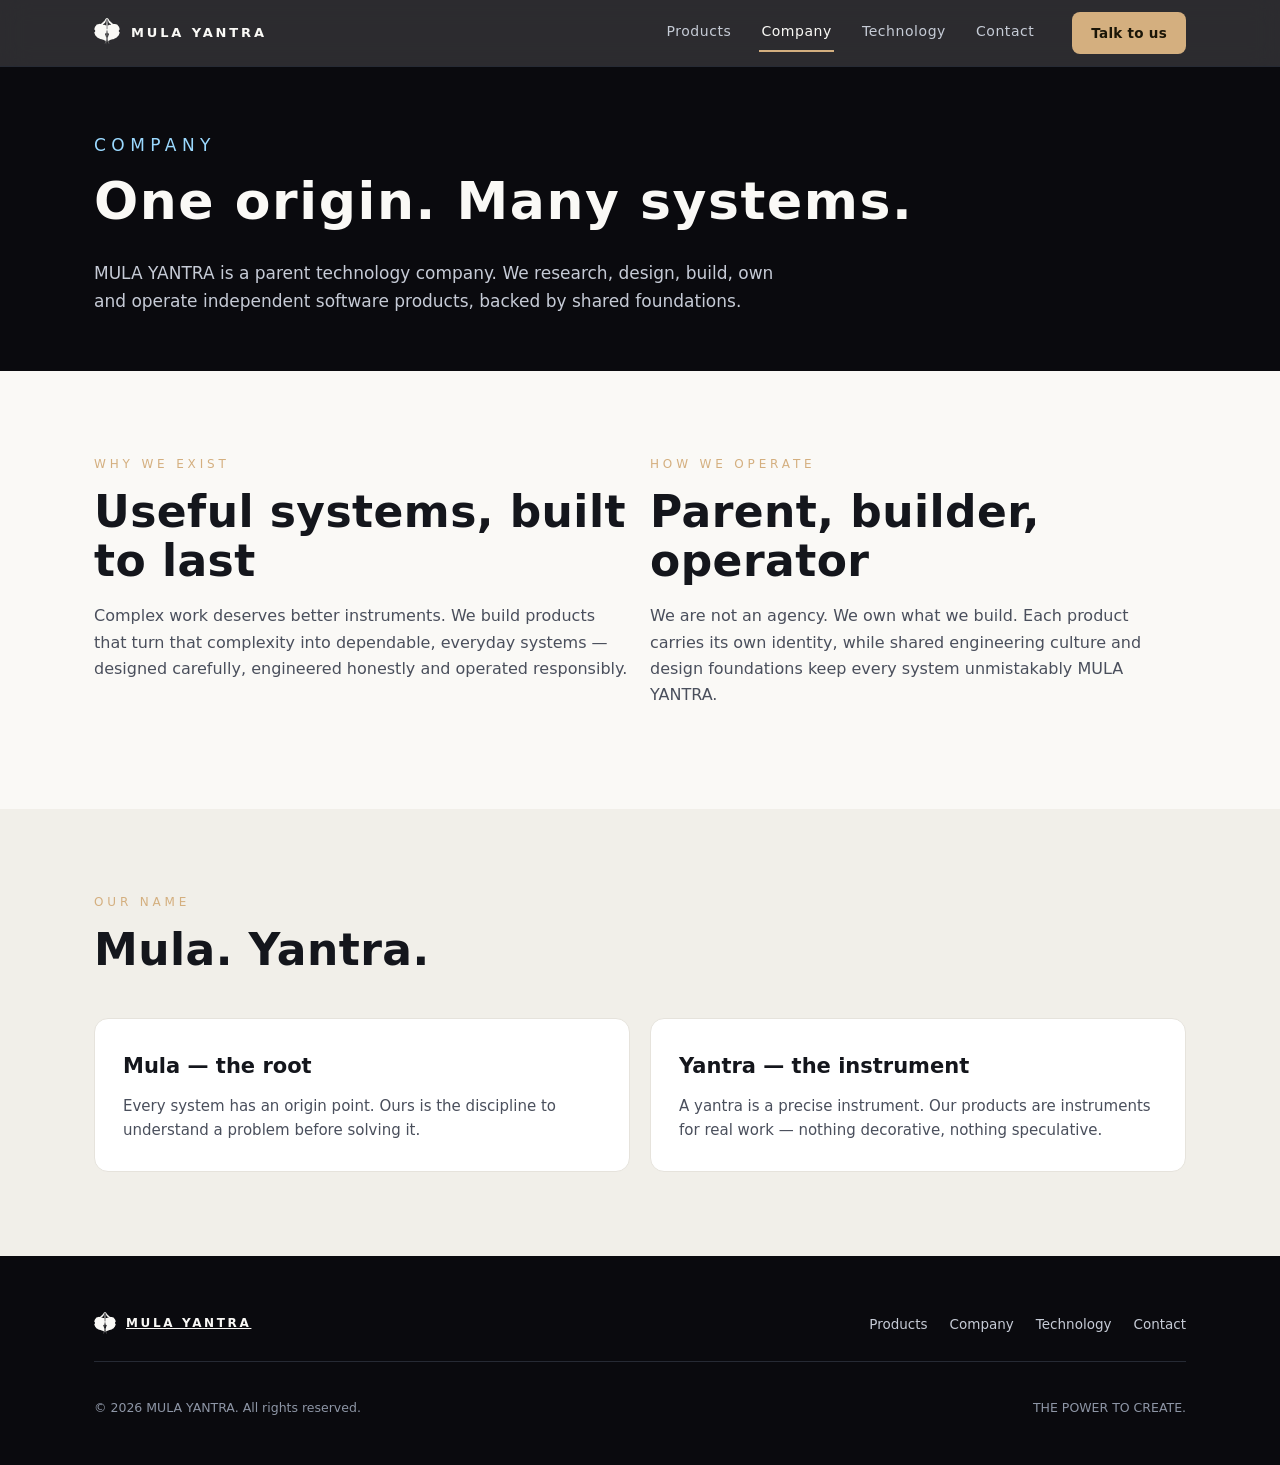
==== commit 07bb328c: "Emblem v4: metallic two-blade mark with origin orb, matched to approved reference" ====
--- a/company.html
+++ b/company.html
@@ -1 +1 @@
-<!DOCTYPE html><html lang="en"><head><meta charset="utf-8"><meta name="viewport" content="width=device-width,initial-scale=1"><title>Company — MULA YANTRA</title><meta name="description" content="MULA YANTRA is an Indian-origin technology company with global ambitions — one origin, many systems."><meta property="og:type" content="website"><meta property="og:title" content="Company — MULA YANTRA"><meta property="og:description" content="MULA YANTRA is an Indian-origin technology company with global ambitions — one origin, many systems."><meta property="og:site_name" content="MULA YANTRA"><link rel="icon" type="image/svg+xml" href="mark-small.svg"><link rel="preload" href="fonts/SpaceGrotesk.woff2" as="font" type="font/woff2" crossorigin><link rel="preload" href="fonts/Inter.woff2" as="font" type="font/woff2" crossorigin><link rel="stylesheet" href="styles.css"></head><body class=""><a class="skip" href="#main">Skip to content</a><header class="hd"><div class="wrap"><a class="brand" href="index.html"><svg viewBox="0 0 1000 806" aria-hidden="true"><path d="M 187.1 216.1 C 176.9 221.0 177.4 221.5 171.0 229.0 C 164.5 236.6 156.5 246.2 148.4 261.3 C 140.3 276.3 127.4 303.2 122.6 319.4 C 117.7 335.5 118.8 338.7 119.4 358.1 C 119.9 377.4 123.7 421.5 125.8 435.5 C 128.0 449.5 125.8 440.9 132.3 441.9 C 138.7 443.0 153.2 440.3 164.5 441.9 C 175.8 443.5 192.5 451.1 200.0 451.6 C 207.5 452.2 208.1 451.6 209.7 445.2 C 211.3 438.7 208.1 422.0 209.7 412.9 C 211.3 403.8 216.7 395.2 219.4 390.3 C 222.0 385.5 221.0 386.0 225.8 383.9 C 230.6 381.7 242.5 378.5 248.4 377.4 C 254.3 376.3 255.9 375.3 261.3 377.4 C 266.7 379.6 272.6 388.2 280.6 390.3 C 288.7 392.5 302.2 388.7 309.7 390.3 C 317.2 391.9 320.4 395.2 325.8 400.0 C 331.2 404.8 336.6 409.7 341.9 419.4 C 347.3 429.0 351.1 445.7 358.1 458.1 C 365.1 470.4 377.4 473.7 383.9 493.5 C 390.3 513.4 388.7 557.0 396.8 577.4 C 404.8 597.8 421.0 600.0 432.3 616.1 C 443.5 632.3 457.0 663.4 464.5 674.2 C 472.0 684.9 473.7 684.4 477.4 680.6 C 481.2 676.9 486.6 669.4 487.1 651.6 C 487.6 633.9 483.3 589.2 480.6 574.2 C 478.0 559.1 475.8 564.0 471.0 561.3 C 466.1 558.6 457.0 561.8 451.6 558.1 C 446.2 554.3 440.9 544.1 438.7 538.7 C 436.6 533.3 436.6 530.1 438.7 525.8 C 440.9 521.5 449.5 518.3 451.6 512.9 C 453.8 507.5 454.3 502.2 451.6 493.5 C 448.9 484.9 445.2 476.3 435.5 461.3 C 425.8 446.2 404.8 417.2 393.5 403.2 C 382.3 389.2 386.6 392.5 367.7 377.4 C 348.9 362.4 301.6 330.1 280.6 312.9 C 259.7 295.7 250.0 283.9 241.9 274.2 C 233.9 264.5 233.9 260.8 232.3 254.8 C 230.6 248.9 228.5 245.7 232.3 238.7 C 236.0 231.7 251.6 219.4 254.8 212.9 C 258.1 206.5 255.4 202.2 251.6 200.0 C 247.8 197.8 243.0 197.3 232.3 200.0 C 221.5 202.7 197.3 211.3 187.1 216.1 Z" fill="currentColor"/><path d="M 812.9 216.1 C 823.1 221.0 822.6 221.5 829.0 229.0 C 835.5 236.6 843.5 246.2 851.6 261.3 C 859.7 276.3 872.6 303.2 877.4 319.4 C 882.3 335.5 881.2 338.7 880.6 358.1 C 880.1 377.4 876.3 421.5 874.2 435.5 C 872.0 449.5 874.2 440.9 867.7 441.9 C 861.3 443.0 846.8 440.3 835.5 441.9 C 824.2 443.5 807.5 451.1 800.0 451.6 C 792.5 452.2 791.9 451.6 790.3 445.2 C 788.7 438.7 791.9 422.0 790.3 412.9 C 788.7 403.8 783.3 395.2 780.6 390.3 C 778.0 385.5 779.0 386.0 774.2 383.9 C 769.4 381.7 757.5 378.5 751.6 377.4 C 745.7 376.3 744.1 375.3 738.7 377.4 C 733.3 379.6 727.4 388.2 719.4 390.3 C 711.3 392.5 697.8 388.7 690.3 390.3 C 682.8 391.9 679.6 395.2 674.2 400.0 C 668.8 404.8 663.4 409.7 658.1 419.4 C 652.7 429.0 648.9 445.7 641.9 458.1 C 634.9 470.4 622.6 473.7 616.1 493.5 C 609.7 513.4 611.3 557.0 603.2 577.4 C 595.2 597.8 579.0 600.0 567.7 616.1 C 556.5 632.3 543.0 663.4 535.5 674.2 C 528.0 684.9 526.3 684.4 522.6 680.6 C 518.8 676.9 513.4 669.4 512.9 651.6 C 512.4 633.9 516.7 589.2 519.4 574.2 C 522.0 559.1 524.2 564.0 529.0 561.3 C 533.9 558.6 543.0 561.8 548.4 558.1 C 553.8 554.3 559.1 544.1 561.3 538.7 C 563.4 533.3 563.4 530.1 561.3 525.8 C 559.1 521.5 550.5 518.3 548.4 512.9 C 546.2 507.5 545.7 502.2 548.4 493.5 C 551.1 484.9 554.8 476.3 564.5 461.3 C 574.2 446.2 595.2 417.2 606.5 403.2 C 617.7 389.2 613.4 392.5 632.3 377.4 C 651.1 362.4 698.4 330.1 719.4 312.9 C 740.3 295.7 750.0 283.9 758.1 274.2 C 766.1 264.5 766.1 260.8 767.7 254.8 C 769.4 248.9 771.5 245.7 767.7 238.7 C 764.0 231.7 748.4 219.4 745.2 212.9 C 741.9 206.5 744.6 202.2 748.4 200.0 C 752.2 197.8 757.0 197.3 767.7 200.0 C 778.5 202.7 802.7 211.3 812.9 216.1 Z" fill="currentColor"/><path d="M 535.5 71.0 C 546.2 71.0 530.6 69.4 529.0 71.0 C 527.4 72.6 528.0 51.6 525.8 80.6 C 523.7 109.7 522.0 214.5 516.1 245.2 C 510.2 275.8 495.2 257.5 490.3 264.5 C 485.5 271.5 490.3 277.4 487.1 287.1 C 483.9 296.8 476.9 315.1 471.0 322.6 C 465.1 330.1 454.8 329.0 451.6 332.3 C 448.4 335.5 448.4 338.2 451.6 341.9 C 454.8 345.7 466.1 348.4 471.0 354.8 C 475.8 361.3 473.7 372.0 480.6 380.6 C 487.6 389.2 507.0 388.7 512.9 406.5 C 518.8 424.2 514.0 462.4 516.1 487.1 C 518.3 511.8 532.8 543.5 525.8 554.8 C 518.8 566.1 481.2 566.1 474.2 554.8 C 467.2 543.5 481.7 511.8 483.9 487.1 C 486.0 462.4 481.2 424.2 487.1 406.5 C 493.0 388.7 512.4 389.2 519.4 380.6 C 526.3 372.0 524.2 361.3 529.0 354.8 C 533.9 348.4 545.2 345.7 548.4 341.9 C 551.6 338.2 551.6 335.5 548.4 332.3 C 545.2 329.0 534.9 330.1 529.0 322.6 C 523.1 315.1 516.1 296.8 512.9 287.1 C 509.7 277.4 514.5 271.5 509.7 264.5 C 504.8 257.5 489.8 275.8 483.9 245.2 C 478.0 214.5 476.3 109.7 474.2 80.6 C 472.0 51.6 472.6 72.6 471.0 71.0 C 469.4 69.4 453.8 71.0 464.5 71.0 C 475.3 71.0 524.7 71.0 535.5 71.0 Z" fill="currentColor"/></svg><b>MULA&nbsp;YANTRA</b></a><button class="burger" aria-label="Menu" aria-expanded="false" aria-controls="sitenav"><svg width="22" height="14" viewBox="0 0 22 14" fill="none"><path d="M1 1h20M1 7h20M1 13h20" stroke="currentColor" stroke-width="2" stroke-linecap="round"/></svg></button><nav class="nav" id="sitenav" aria-label="Site"><a href="products.html">Products</a><a href="company.html" aria-current="page">Company</a><a href="technology.html">Technology</a><a href="contact.html">Contact</a></nav><a class="btn primary cta" href="contact.html" style="padding:9px 18px;font-size:13.5px">Talk to us</a></div></header><main id="main"><section class="lite"><div class="wrap"><p class="kicker">Company</p><h1>One origin. Many systems.</h1><p>MULA YANTRA is a parent technology company. We research, design, build, own and operate independent software products, backed by shared foundations.</p></div></section><section><div class="wrap"><div class="grid2"><div class="reveal"><p class="kicker">Why we exist</p><h2>Useful systems, built to last</h2><p style="color:#4A4F5C">Complex work deserves better instruments. We build products that turn that complexity into dependable, everyday systems — designed carefully, engineered honestly and operated responsibly.</p></div><div class="reveal"><p class="kicker">How we operate</p><h2>Parent, builder, operator</h2><p style="color:#4A4F5C">We are not an agency. We own what we build. Each product carries its own identity, while shared engineering culture and design foundations keep every system unmistakably MULA YANTRA.</p></div></div></div></section><section style="background:var(--bone-2)"><div class="wrap"><div class="shead reveal"><p class="kicker">Our name</p><h2>Mula. Yantra.</h2></div><div class="grid2"><div class="reveal card"><h3>Mula — the root</h3><p>Every system has an origin point. Ours is the discipline to understand a problem before solving it.</p></div><div class="reveal card"><h3>Yantra — the instrument</h3><p>A yantra is a precise instrument. Our products are instruments for real work — nothing decorative, nothing speculative.</p></div></div></div></section></main><footer class="ft"><div class="wrap"><div class="top"><a class="fbrand" href="index.html"><svg viewBox="0 0 1000 806" aria-hidden="true"><path d="M 187.1 216.1 C 176.9 221.0 177.4 221.5 171.0 229.0 C 164.5 236.6 156.5 246.2 148.4 261.3 C 140.3 276.3 127.4 303.2 122.6 319.4 C 117.7 335.5 118.8 338.7 119.4 358.1 C 119.9 377.4 123.7 421.5 125.8 435.5 C 128.0 449.5 125.8 440.9 132.3 441.9 C 138.7 443.0 153.2 440.3 164.5 441.9 C 175.8 443.5 192.5 451.1 200.0 451.6 C 207.5 452.2 208.1 451.6 209.7 445.2 C 211.3 438.7 208.1 422.0 209.7 412.9 C 211.3 403.8 216.7 395.2 219.4 390.3 C 222.0 385.5 221.0 386.0 225.8 383.9 C 230.6 381.7 242.5 378.5 248.4 377.4 C 254.3 376.3 255.9 375.3 261.3 377.4 C 266.7 379.6 272.6 388.2 280.6 390.3 C 288.7 392.5 302.2 388.7 309.7 390.3 C 317.2 391.9 320.4 395.2 325.8 400.0 C 331.2 404.8 336.6 409.7 341.9 419.4 C 347.3 429.0 351.1 445.7 358.1 458.1 C 365.1 470.4 377.4 473.7 383.9 493.5 C 390.3 513.4 388.7 557.0 396.8 577.4 C 404.8 597.8 421.0 600.0 432.3 616.1 C 443.5 632.3 457.0 663.4 464.5 674.2 C 472.0 684.9 473.7 684.4 477.4 680.6 C 481.2 676.9 486.6 669.4 487.1 651.6 C 487.6 633.9 483.3 589.2 480.6 574.2 C 478.0 559.1 475.8 564.0 471.0 561.3 C 466.1 558.6 457.0 561.8 451.6 558.1 C 446.2 554.3 440.9 544.1 438.7 538.7 C 436.6 533.3 436.6 530.1 438.7 525.8 C 440.9 521.5 449.5 518.3 451.6 512.9 C 453.8 507.5 454.3 502.2 451.6 493.5 C 448.9 484.9 445.2 476.3 435.5 461.3 C 425.8 446.2 404.8 417.2 393.5 403.2 C 382.3 389.2 386.6 392.5 367.7 377.4 C 348.9 362.4 301.6 330.1 280.6 312.9 C 259.7 295.7 250.0 283.9 241.9 274.2 C 233.9 264.5 233.9 260.8 232.3 254.8 C 230.6 248.9 228.5 245.7 232.3 238.7 C 236.0 231.7 251.6 219.4 254.8 212.9 C 258.1 206.5 255.4 202.2 251.6 200.0 C 247.8 197.8 243.0 197.3 232.3 200.0 C 221.5 202.7 197.3 211.3 187.1 216.1 Z" fill="currentColor"/><path d="M 812.9 216.1 C 823.1 221.0 822.6 221.5 829.0 229.0 C 835.5 236.6 843.5 246.2 851.6 261.3 C 859.7 276.3 872.6 303.2 877.4 319.4 C 882.3 335.5 881.2 338.7 880.6 358.1 C 880.1 377.4 876.3 421.5 874.2 435.5 C 872.0 449.5 874.2 440.9 867.7 441.9 C 861.3 443.0 846.8 440.3 835.5 441.9 C 824.2 443.5 807.5 451.1 800.0 451.6 C 792.5 452.2 791.9 451.6 790.3 445.2 C 788.7 438.7 791.9 422.0 790.3 412.9 C 788.7 403.8 783.3 395.2 780.6 390.3 C 778.0 385.5 779.0 386.0 774.2 383.9 C 769.4 381.7 757.5 378.5 751.6 377.4 C 745.7 376.3 744.1 375.3 738.7 377.4 C 733.3 379.6 727.4 388.2 719.4 390.3 C 711.3 392.5 697.8 388.7 690.3 390.3 C 682.8 391.9 679.6 395.2 674.2 400.0 C 668.8 404.8 663.4 409.7 658.1 419.4 C 652.7 429.0 648.9 445.7 641.9 458.1 C 634.9 470.4 622.6 473.7 616.1 493.5 C 609.7 513.4 611.3 557.0 603.2 577.4 C 595.2 597.8 579.0 600.0 567.7 616.1 C 556.5 632.3 543.0 663.4 535.5 674.2 C 528.0 684.9 526.3 684.4 522.6 680.6 C 518.8 676.9 513.4 669.4 512.9 651.6 C 512.4 633.9 516.7 589.2 519.4 574.2 C 522.0 559.1 524.2 564.0 529.0 561.3 C 533.9 558.6 543.0 561.8 548.4 558.1 C 553.8 554.3 559.1 544.1 561.3 538.7 C 563.4 533.3 563.4 530.1 561.3 525.8 C 559.1 521.5 550.5 518.3 548.4 512.9 C 546.2 507.5 545.7 502.2 548.4 493.5 C 551.1 484.9 554.8 476.3 564.5 461.3 C 574.2 446.2 595.2 417.2 606.5 403.2 C 617.7 389.2 613.4 392.5 632.3 377.4 C 651.1 362.4 698.4 330.1 719.4 312.9 C 740.3 295.7 750.0 283.9 758.1 274.2 C 766.1 264.5 766.1 260.8 767.7 254.8 C 769.4 248.9 771.5 245.7 767.7 238.7 C 764.0 231.7 748.4 219.4 745.2 212.9 C 741.9 206.5 744.6 202.2 748.4 200.0 C 752.2 197.8 757.0 197.3 767.7 200.0 C 778.5 202.7 802.7 211.3 812.9 216.1 Z" fill="currentColor"/><path d="M 535.5 71.0 C 546.2 71.0 530.6 69.4 529.0 71.0 C 527.4 72.6 528.0 51.6 525.8 80.6 C 523.7 109.7 522.0 214.5 516.1 245.2 C 510.2 275.8 495.2 257.5 490.3 264.5 C 485.5 271.5 490.3 277.4 487.1 287.1 C 483.9 296.8 476.9 315.1 471.0 322.6 C 465.1 330.1 454.8 329.0 451.6 332.3 C 448.4 335.5 448.4 338.2 451.6 341.9 C 454.8 345.7 466.1 348.4 471.0 354.8 C 475.8 361.3 473.7 372.0 480.6 380.6 C 487.6 389.2 507.0 388.7 512.9 406.5 C 518.8 424.2 514.0 462.4 516.1 487.1 C 518.3 511.8 532.8 543.5 525.8 554.8 C 518.8 566.1 481.2 566.1 474.2 554.8 C 467.2 543.5 481.7 511.8 483.9 487.1 C 486.0 462.4 481.2 424.2 487.1 406.5 C 493.0 388.7 512.4 389.2 519.4 380.6 C 526.3 372.0 524.2 361.3 529.0 354.8 C 533.9 348.4 545.2 345.7 548.4 341.9 C 551.6 338.2 551.6 335.5 548.4 332.3 C 545.2 329.0 534.9 330.1 529.0 322.6 C 523.1 315.1 516.1 296.8 512.9 287.1 C 509.7 277.4 514.5 271.5 509.7 264.5 C 504.8 257.5 489.8 275.8 483.9 245.2 C 478.0 214.5 476.3 109.7 474.2 80.6 C 472.0 51.6 472.6 72.6 471.0 71.0 C 469.4 69.4 453.8 71.0 464.5 71.0 C 475.3 71.0 524.7 71.0 535.5 71.0 Z" fill="currentColor"/></svg><b>MULA&nbsp;YANTRA</b></a><nav aria-label="Footer"><a href="products.html">Products</a><a href="company.html">Company</a><a href="technology.html">Technology</a><a href="contact.html">Contact</a></nav></div><hr><div class="fine"><p>&copy; <span data-year>2026</span> MULA YANTRA. All rights reserved.</p><p>THE POWER TO CREATE.</p></div></div></footer><script src="app.js" defer></script></body></html>+<!DOCTYPE html><html lang="en"><head><meta charset="utf-8"><meta name="viewport" content="width=device-width,initial-scale=1"><title>Company — MULA YANTRA</title><meta name="description" content="MULA YANTRA is an Indian-origin technology company with global ambitions — one origin, many systems."><meta property="og:type" content="website"><meta property="og:title" content="Company — MULA YANTRA"><meta property="og:description" content="MULA YANTRA is an Indian-origin technology company with global ambitions — one origin, many systems."><meta property="og:site_name" content="MULA YANTRA"><link rel="icon" type="image/svg+xml" href="mark-small.svg"><link rel="preload" href="fonts/SpaceGrotesk.woff2" as="font" type="font/woff2" crossorigin><link rel="preload" href="fonts/Inter.woff2" as="font" type="font/woff2" crossorigin><link rel="stylesheet" href="styles.css"></head><body class=""><a class="skip" href="#main">Skip to content</a><header class="hd"><div class="wrap"><a class="brand" href="index.html"><svg viewBox="0 0 1000 1124" aria-hidden="true"><path d="M 464.8 21.1 C 458.5 25.8 440.9 39.9 434.3 49.3 C 427.6 58.7 430.0 68.1 424.9 77.5 C 419.8 86.9 412.8 96.2 403.8 105.6 C 394.8 115.0 380.3 124.4 370.9 133.8 C 361.5 143.2 358.4 152.6 347.4 162.0 C 336.5 171.4 317.3 180.8 305.2 190.1 C 293.0 199.5 305.6 208.9 274.6 218.3 C 243.7 227.7 151.0 237.1 119.7 246.5 C 88.4 255.9 94.3 265.3 86.9 274.6 C 79.4 284.0 81.4 293.4 75.1 302.8 C 68.9 312.2 55.9 321.6 49.3 331.0 C 42.6 340.4 39.5 349.8 35.2 359.2 C 30.9 368.5 26.2 377.9 23.5 387.3 C 20.7 396.7 20.7 406.1 18.8 415.5 C 16.8 424.9 7.8 434.3 11.7 443.7 C 15.6 453.1 37.2 462.4 42.3 471.8 C 47.3 481.2 42.3 490.6 42.3 500.0 C 42.3 509.4 47.3 518.8 42.3 528.2 C 37.2 537.6 15.6 546.9 11.7 556.3 C 7.8 565.7 15.6 575.1 18.8 584.5 C 21.9 593.9 27.0 603.3 30.5 612.7 C 34.0 622.1 36.0 631.5 39.9 640.8 C 43.8 650.2 48.1 659.6 54.0 669.0 C 59.9 678.4 67.7 687.8 75.1 697.2 C 82.6 706.6 90.4 716.0 98.6 725.4 C 106.8 734.7 110.7 744.1 124.4 753.5 C 138.1 762.9 162.0 772.3 180.8 781.7 C 199.5 791.1 208.9 800.5 237.1 809.9 C 265.3 819.2 320.8 828.6 349.8 838.0 C 378.7 847.4 393.2 856.8 410.8 866.2 C 428.4 875.6 454.2 876.0 455.4 894.4 C 456.6 912.8 422.9 962.8 417.8 976.5 C 412.8 990.2 415.9 990.2 424.9 976.5 C 433.9 962.8 464.4 912.8 471.8 894.4 C 479.3 876.0 468.7 875.6 469.5 866.2 C 470.3 856.8 475.4 847.4 476.5 838.0 C 477.7 828.6 476.5 819.2 476.5 809.9 C 476.5 800.5 477.3 791.1 476.5 781.7 C 475.7 772.3 475.0 762.9 471.8 753.5 C 468.7 744.1 461.3 734.7 457.7 725.4 C 454.2 716.0 453.1 706.6 450.7 697.2 C 448.4 687.8 446.8 678.4 443.7 669.0 C 440.5 659.6 435.4 650.2 431.9 640.8 C 428.4 631.5 418.6 622.1 422.5 612.7 C 426.4 603.3 446.4 593.9 455.4 584.5 C 464.4 575.1 473.0 565.7 476.5 556.3 C 480.0 546.9 476.5 537.6 476.5 528.2 C 476.5 518.8 476.5 509.4 476.5 500.0 C 476.5 490.6 476.5 481.2 476.5 471.8 C 476.5 462.4 476.5 453.1 476.5 443.7 C 476.5 434.3 476.5 424.9 476.5 415.5 C 476.5 406.1 476.5 396.7 476.5 387.3 C 476.5 377.9 476.5 368.5 476.5 359.2 C 476.5 349.8 476.5 340.4 476.5 331.0 C 476.5 321.6 482.0 312.2 476.5 302.8 C 471.0 293.4 466.0 284.0 443.7 274.6 C 421.4 265.3 353.3 255.9 342.7 246.5 C 332.2 237.1 367.8 227.7 380.3 218.3 C 392.8 208.9 408.5 199.5 417.8 190.1 C 427.2 180.8 431.9 171.4 436.6 162.0 C 441.3 152.6 442.9 143.2 446.0 133.8 C 449.1 124.4 452.3 115.0 455.4 105.6 C 458.5 96.2 461.7 86.9 464.8 77.5 C 467.9 68.1 473.0 58.7 474.2 49.3 C 475.4 39.9 473.4 25.8 471.8 21.1 C 470.3 16.4 471.0 16.4 464.8 21.1 Z" fill="currentColor"/><path d="M 535.2 21.1 C 541.5 25.8 559.1 39.9 565.7 49.3 C 572.4 58.7 570.0 68.1 575.1 77.5 C 580.2 86.9 587.2 96.2 596.2 105.6 C 605.2 115.0 619.7 124.4 629.1 133.8 C 638.5 143.2 641.6 152.6 652.6 162.0 C 663.5 171.4 682.7 180.8 694.8 190.1 C 707.0 199.5 694.4 208.9 725.4 218.3 C 756.3 227.7 849.0 237.1 880.3 246.5 C 911.6 255.9 905.7 265.3 913.1 274.6 C 920.6 284.0 918.6 293.4 924.9 302.8 C 931.1 312.2 944.1 321.6 950.7 331.0 C 957.4 340.4 960.5 349.8 964.8 359.2 C 969.1 368.5 973.8 377.9 976.5 387.3 C 979.3 396.7 979.3 406.1 981.2 415.5 C 983.2 424.9 992.2 434.3 988.3 443.7 C 984.4 453.1 962.8 462.4 957.7 471.8 C 952.7 481.2 957.7 490.6 957.7 500.0 C 957.7 509.4 952.7 518.8 957.7 528.2 C 962.8 537.6 984.4 546.9 988.3 556.3 C 992.2 565.7 984.4 575.1 981.2 584.5 C 978.1 593.9 973.0 603.3 969.5 612.7 C 966.0 622.1 964.0 631.5 960.1 640.8 C 956.2 650.2 951.9 659.6 946.0 669.0 C 940.1 678.4 932.3 687.8 924.9 697.2 C 917.4 706.6 909.6 716.0 901.4 725.4 C 893.2 734.7 889.3 744.1 875.6 753.5 C 861.9 762.9 838.0 772.3 819.2 781.7 C 800.5 791.1 791.1 800.5 762.9 809.9 C 734.7 819.2 679.2 828.6 650.2 838.0 C 621.3 847.4 606.8 856.8 589.2 866.2 C 571.6 875.6 545.8 876.0 544.6 894.4 C 543.4 912.8 577.1 962.8 582.2 976.5 C 587.2 990.2 584.1 990.2 575.1 976.5 C 566.1 962.8 535.6 912.8 528.2 894.4 C 520.7 876.0 531.3 875.6 530.5 866.2 C 529.7 856.8 524.6 847.4 523.5 838.0 C 522.3 828.6 523.5 819.2 523.5 809.9 C 523.5 800.5 522.7 791.1 523.5 781.7 C 524.3 772.3 525.0 762.9 528.2 753.5 C 531.3 744.1 538.7 734.7 542.3 725.4 C 545.8 716.0 546.9 706.6 549.3 697.2 C 551.6 687.8 553.2 678.4 556.3 669.0 C 559.5 659.6 564.6 650.2 568.1 640.8 C 571.6 631.5 581.4 622.1 577.5 612.7 C 573.6 603.3 553.6 593.9 544.6 584.5 C 535.6 575.1 527.0 565.7 523.5 556.3 C 520.0 546.9 523.5 537.6 523.5 528.2 C 523.5 518.8 523.5 509.4 523.5 500.0 C 523.5 490.6 523.5 481.2 523.5 471.8 C 523.5 462.4 523.5 453.1 523.5 443.7 C 523.5 434.3 523.5 424.9 523.5 415.5 C 523.5 406.1 523.5 396.7 523.5 387.3 C 523.5 377.9 523.5 368.5 523.5 359.2 C 523.5 349.8 523.5 340.4 523.5 331.0 C 523.5 321.6 518.0 312.2 523.5 302.8 C 529.0 293.4 534.0 284.0 556.3 274.6 C 578.6 265.3 646.7 255.9 657.3 246.5 C 667.8 237.1 632.2 227.7 619.7 218.3 C 607.2 208.9 591.5 199.5 582.2 190.1 C 572.8 180.8 568.1 171.4 563.4 162.0 C 558.7 152.6 557.1 143.2 554.0 133.8 C 550.9 124.4 547.7 115.0 544.6 105.6 C 541.5 96.2 538.3 86.9 535.2 77.5 C 532.1 68.1 527.0 58.7 525.8 49.3 C 524.6 39.9 526.6 25.8 528.2 21.1 C 529.7 16.4 529.0 16.4 535.2 21.1 Z" fill="currentColor"/><path d="M 470.0 0 L 530.0 0 C 520.0 28 512.0 42 500.0 62 C 488.0 42 480.0 28 470.0 0 Z" fill="currentColor"/><path d="M 486.0 8 C 485.0 180 472.0 380 484.0 452 C 490.0 500 497.0 760 500.0 1049 C 503.0 760 510.0 500 516.0 452 C 528.0 380 515.0 180 514.0 8 Z" fill="currentColor"/><circle cx="500" cy="450" r="36" fill="currentColor"/></svg><b>MULA&nbsp;YANTRA</b></a><button class="burger" aria-label="Menu" aria-expanded="false" aria-controls="sitenav"><svg width="22" height="14" viewBox="0 0 22 14" fill="none"><path d="M1 1h20M1 7h20M1 13h20" stroke="currentColor" stroke-width="2" stroke-linecap="round"/></svg></button><nav class="nav" id="sitenav" aria-label="Site"><a href="products.html">Products</a><a href="company.html" aria-current="page">Company</a><a href="technology.html">Technology</a><a href="contact.html">Contact</a></nav><a class="btn primary cta" href="contact.html" style="padding:9px 18px;font-size:13.5px">Talk to us</a></div></header><main id="main"><section class="lite"><div class="wrap"><p class="kicker">Company</p><h1>One origin. Many systems.</h1><p>MULA YANTRA is a parent technology company. We research, design, build, own and operate independent software products, backed by shared foundations.</p></div></section><section><div class="wrap"><div class="grid2"><div class="reveal"><p class="kicker">Why we exist</p><h2>Useful systems, built to last</h2><p style="color:#4A4F5C">Complex work deserves better instruments. We build products that turn that complexity into dependable, everyday systems — designed carefully, engineered honestly and operated responsibly.</p></div><div class="reveal"><p class="kicker">How we operate</p><h2>Parent, builder, operator</h2><p style="color:#4A4F5C">We are not an agency. We own what we build. Each product carries its own identity, while shared engineering culture and design foundations keep every system unmistakably MULA YANTRA.</p></div></div></div></section><section style="background:var(--bone-2)"><div class="wrap"><div class="shead reveal"><p class="kicker">Our name</p><h2>Mula. Yantra.</h2></div><div class="grid2"><div class="reveal card"><h3>Mula — the root</h3><p>Every system has an origin point. Ours is the discipline to understand a problem before solving it.</p></div><div class="reveal card"><h3>Yantra — the instrument</h3><p>A yantra is a precise instrument. Our products are instruments for real work — nothing decorative, nothing speculative.</p></div></div></div></section></main><footer class="ft"><div class="wrap"><div class="top"><a class="fbrand" href="index.html"><svg viewBox="0 0 1000 1124" aria-hidden="true"><path d="M 464.8 21.1 C 458.5 25.8 440.9 39.9 434.3 49.3 C 427.6 58.7 430.0 68.1 424.9 77.5 C 419.8 86.9 412.8 96.2 403.8 105.6 C 394.8 115.0 380.3 124.4 370.9 133.8 C 361.5 143.2 358.4 152.6 347.4 162.0 C 336.5 171.4 317.3 180.8 305.2 190.1 C 293.0 199.5 305.6 208.9 274.6 218.3 C 243.7 227.7 151.0 237.1 119.7 246.5 C 88.4 255.9 94.3 265.3 86.9 274.6 C 79.4 284.0 81.4 293.4 75.1 302.8 C 68.9 312.2 55.9 321.6 49.3 331.0 C 42.6 340.4 39.5 349.8 35.2 359.2 C 30.9 368.5 26.2 377.9 23.5 387.3 C 20.7 396.7 20.7 406.1 18.8 415.5 C 16.8 424.9 7.8 434.3 11.7 443.7 C 15.6 453.1 37.2 462.4 42.3 471.8 C 47.3 481.2 42.3 490.6 42.3 500.0 C 42.3 509.4 47.3 518.8 42.3 528.2 C 37.2 537.6 15.6 546.9 11.7 556.3 C 7.8 565.7 15.6 575.1 18.8 584.5 C 21.9 593.9 27.0 603.3 30.5 612.7 C 34.0 622.1 36.0 631.5 39.9 640.8 C 43.8 650.2 48.1 659.6 54.0 669.0 C 59.9 678.4 67.7 687.8 75.1 697.2 C 82.6 706.6 90.4 716.0 98.6 725.4 C 106.8 734.7 110.7 744.1 124.4 753.5 C 138.1 762.9 162.0 772.3 180.8 781.7 C 199.5 791.1 208.9 800.5 237.1 809.9 C 265.3 819.2 320.8 828.6 349.8 838.0 C 378.7 847.4 393.2 856.8 410.8 866.2 C 428.4 875.6 454.2 876.0 455.4 894.4 C 456.6 912.8 422.9 962.8 417.8 976.5 C 412.8 990.2 415.9 990.2 424.9 976.5 C 433.9 962.8 464.4 912.8 471.8 894.4 C 479.3 876.0 468.7 875.6 469.5 866.2 C 470.3 856.8 475.4 847.4 476.5 838.0 C 477.7 828.6 476.5 819.2 476.5 809.9 C 476.5 800.5 477.3 791.1 476.5 781.7 C 475.7 772.3 475.0 762.9 471.8 753.5 C 468.7 744.1 461.3 734.7 457.7 725.4 C 454.2 716.0 453.1 706.6 450.7 697.2 C 448.4 687.8 446.8 678.4 443.7 669.0 C 440.5 659.6 435.4 650.2 431.9 640.8 C 428.4 631.5 418.6 622.1 422.5 612.7 C 426.4 603.3 446.4 593.9 455.4 584.5 C 464.4 575.1 473.0 565.7 476.5 556.3 C 480.0 546.9 476.5 537.6 476.5 528.2 C 476.5 518.8 476.5 509.4 476.5 500.0 C 476.5 490.6 476.5 481.2 476.5 471.8 C 476.5 462.4 476.5 453.1 476.5 443.7 C 476.5 434.3 476.5 424.9 476.5 415.5 C 476.5 406.1 476.5 396.7 476.5 387.3 C 476.5 377.9 476.5 368.5 476.5 359.2 C 476.5 349.8 476.5 340.4 476.5 331.0 C 476.5 321.6 482.0 312.2 476.5 302.8 C 471.0 293.4 466.0 284.0 443.7 274.6 C 421.4 265.3 353.3 255.9 342.7 246.5 C 332.2 237.1 367.8 227.7 380.3 218.3 C 392.8 208.9 408.5 199.5 417.8 190.1 C 427.2 180.8 431.9 171.4 436.6 162.0 C 441.3 152.6 442.9 143.2 446.0 133.8 C 449.1 124.4 452.3 115.0 455.4 105.6 C 458.5 96.2 461.7 86.9 464.8 77.5 C 467.9 68.1 473.0 58.7 474.2 49.3 C 475.4 39.9 473.4 25.8 471.8 21.1 C 470.3 16.4 471.0 16.4 464.8 21.1 Z" fill="currentColor"/><path d="M 535.2 21.1 C 541.5 25.8 559.1 39.9 565.7 49.3 C 572.4 58.7 570.0 68.1 575.1 77.5 C 580.2 86.9 587.2 96.2 596.2 105.6 C 605.2 115.0 619.7 124.4 629.1 133.8 C 638.5 143.2 641.6 152.6 652.6 162.0 C 663.5 171.4 682.7 180.8 694.8 190.1 C 707.0 199.5 694.4 208.9 725.4 218.3 C 756.3 227.7 849.0 237.1 880.3 246.5 C 911.6 255.9 905.7 265.3 913.1 274.6 C 920.6 284.0 918.6 293.4 924.9 302.8 C 931.1 312.2 944.1 321.6 950.7 331.0 C 957.4 340.4 960.5 349.8 964.8 359.2 C 969.1 368.5 973.8 377.9 976.5 387.3 C 979.3 396.7 979.3 406.1 981.2 415.5 C 983.2 424.9 992.2 434.3 988.3 443.7 C 984.4 453.1 962.8 462.4 957.7 471.8 C 952.7 481.2 957.7 490.6 957.7 500.0 C 957.7 509.4 952.7 518.8 957.7 528.2 C 962.8 537.6 984.4 546.9 988.3 556.3 C 992.2 565.7 984.4 575.1 981.2 584.5 C 978.1 593.9 973.0 603.3 969.5 612.7 C 966.0 622.1 964.0 631.5 960.1 640.8 C 956.2 650.2 951.9 659.6 946.0 669.0 C 940.1 678.4 932.3 687.8 924.9 697.2 C 917.4 706.6 909.6 716.0 901.4 725.4 C 893.2 734.7 889.3 744.1 875.6 753.5 C 861.9 762.9 838.0 772.3 819.2 781.7 C 800.5 791.1 791.1 800.5 762.9 809.9 C 734.7 819.2 679.2 828.6 650.2 838.0 C 621.3 847.4 606.8 856.8 589.2 866.2 C 571.6 875.6 545.8 876.0 544.6 894.4 C 543.4 912.8 577.1 962.8 582.2 976.5 C 587.2 990.2 584.1 990.2 575.1 976.5 C 566.1 962.8 535.6 912.8 528.2 894.4 C 520.7 876.0 531.3 875.6 530.5 866.2 C 529.7 856.8 524.6 847.4 523.5 838.0 C 522.3 828.6 523.5 819.2 523.5 809.9 C 523.5 800.5 522.7 791.1 523.5 781.7 C 524.3 772.3 525.0 762.9 528.2 753.5 C 531.3 744.1 538.7 734.7 542.3 725.4 C 545.8 716.0 546.9 706.6 549.3 697.2 C 551.6 687.8 553.2 678.4 556.3 669.0 C 559.5 659.6 564.6 650.2 568.1 640.8 C 571.6 631.5 581.4 622.1 577.5 612.7 C 573.6 603.3 553.6 593.9 544.6 584.5 C 535.6 575.1 527.0 565.7 523.5 556.3 C 520.0 546.9 523.5 537.6 523.5 528.2 C 523.5 518.8 523.5 509.4 523.5 500.0 C 523.5 490.6 523.5 481.2 523.5 471.8 C 523.5 462.4 523.5 453.1 523.5 443.7 C 523.5 434.3 523.5 424.9 523.5 415.5 C 523.5 406.1 523.5 396.7 523.5 387.3 C 523.5 377.9 523.5 368.5 523.5 359.2 C 523.5 349.8 523.5 340.4 523.5 331.0 C 523.5 321.6 518.0 312.2 523.5 302.8 C 529.0 293.4 534.0 284.0 556.3 274.6 C 578.6 265.3 646.7 255.9 657.3 246.5 C 667.8 237.1 632.2 227.7 619.7 218.3 C 607.2 208.9 591.5 199.5 582.2 190.1 C 572.8 180.8 568.1 171.4 563.4 162.0 C 558.7 152.6 557.1 143.2 554.0 133.8 C 550.9 124.4 547.7 115.0 544.6 105.6 C 541.5 96.2 538.3 86.9 535.2 77.5 C 532.1 68.1 527.0 58.7 525.8 49.3 C 524.6 39.9 526.6 25.8 528.2 21.1 C 529.7 16.4 529.0 16.4 535.2 21.1 Z" fill="currentColor"/><path d="M 470.0 0 L 530.0 0 C 520.0 28 512.0 42 500.0 62 C 488.0 42 480.0 28 470.0 0 Z" fill="currentColor"/><path d="M 486.0 8 C 485.0 180 472.0 380 484.0 452 C 490.0 500 497.0 760 500.0 1049 C 503.0 760 510.0 500 516.0 452 C 528.0 380 515.0 180 514.0 8 Z" fill="currentColor"/><circle cx="500" cy="450" r="36" fill="currentColor"/></svg><b>MULA&nbsp;YANTRA</b></a><nav aria-label="Footer"><a href="products.html">Products</a><a href="company.html">Company</a><a href="technology.html">Technology</a><a href="contact.html">Contact</a></nav></div><hr><div class="fine"><p>&copy; <span data-year>2026</span> MULA YANTRA. All rights reserved.</p><p>THE POWER TO CREATE.</p></div></div></footer><script src="app.js" defer></script></body></html>
--- a/styles.css
+++ b/styles.css
@@ -50,7 +50,7 @@
 .hero{background:radial-gradient(1100px 620px at 62% -10%,#181C26 0%,var(--obsidian) 62%) var(--obsidian);color:var(--ink);overflow:hidden}
 .hero .wrap{display:grid;grid-template-columns:1.05fr .95fr;align-items:center;gap:56px;padding-top:64px;padding-bottom:64px}
 .hero .mark{position:relative}
-.hero .mark svg{width:min(380px,100%);height:auto;filter:drop-shadow(0 24px 60px rgba(0,0,0,.55))}
+.hero .mark svg{width:min(290px,100%);height:auto;filter:drop-shadow(0 24px 60px rgba(0,0,0,.55))}
 .hero .mark::before{content:'';position:absolute;left:50%;top:5%;width:4px;height:4px;margin-left:-2px;border-radius:50%;background:var(--gold-hi);box-shadow:0 0 18px 4px rgba(242,211,153,.8);animation:origin 2.6s var(--ease) forwards;pointer-events:none}
 @keyframes origin{0%{opacity:0;transform:scale(.2)}18%{opacity:1;transform:scale(1)}70%{opacity:.9}100%{opacity:0;transform:scale(.5) translateY(-10px)}}
 .hero h1{font-family:var(--font-d);font-weight:600;font-size:clamp(38px,5.6vw,66px);line-height:1.04;letter-spacing:.045em;margin:14px 0 10px}
@@ -59,7 +59,7 @@
 .hero .acts{display:flex;gap:14px;flex-wrap:wrap}
 .hero .kicker{margin:0}
 @media(max-width:900px){.hero .wrap{grid-template-columns:1fr;gap:34px;text-align:center;padding-top:44px;padding-bottom:48px}
-.hero .mark{order:-1;margin:0 auto}.hero .lede{margin-left:auto;margin-right:auto}.hero .acts{justify-content:center}.hero .mark svg{width:min(240px,76%)}}
+.hero .mark{order:-1;margin:0 auto}.hero .lede{margin-left:auto;margin-right:auto}.hero .acts{justify-content:center}.hero .mark svg{width:min(210px,64%)}}
 /* ---------- sections ---------- */
 .kicker{font-family:var(--font-d);font-size:12px;letter-spacing:.32em;color:var(--gold);text-transform:uppercase;font-weight:500;margin:0 0 12px}
 .kicker.ice{color:var(--ice)}
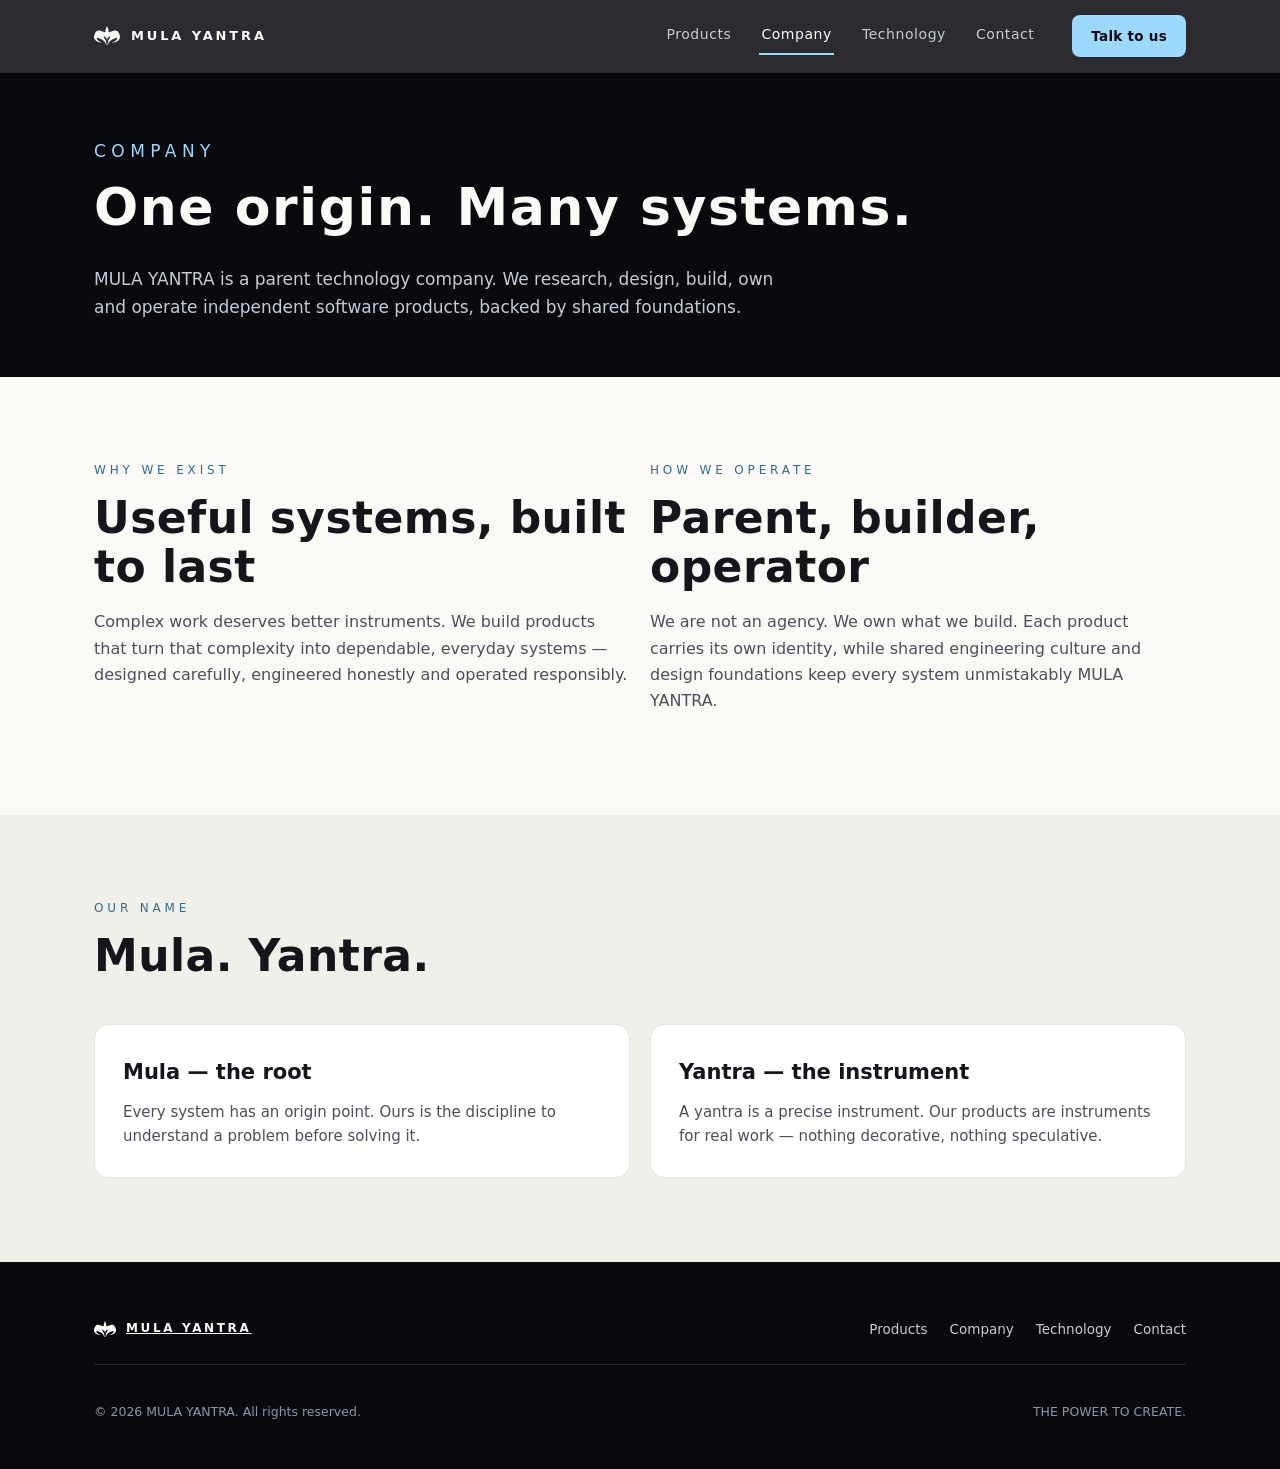
==== commit e7049e5b: "Production release: approved ribbon emblem, honest trust/contact/product-status content (feature/web" ====
--- a/company.html
+++ b/company.html
@@ -1 +1 @@
-<!DOCTYPE html><html lang="en"><head><meta charset="utf-8"><meta name="viewport" content="width=device-width,initial-scale=1"><title>Company — MULA YANTRA</title><meta name="description" content="MULA YANTRA is an Indian-origin technology company with global ambitions — one origin, many systems."><meta property="og:type" content="website"><meta property="og:title" content="Company — MULA YANTRA"><meta property="og:description" content="MULA YANTRA is an Indian-origin technology company with global ambitions — one origin, many systems."><meta property="og:site_name" content="MULA YANTRA"><link rel="icon" type="image/svg+xml" href="mark-small.svg"><link rel="preload" href="fonts/SpaceGrotesk.woff2" as="font" type="font/woff2" crossorigin><link rel="preload" href="fonts/Inter.woff2" as="font" type="font/woff2" crossorigin><link rel="stylesheet" href="styles.css"></head><body class=""><a class="skip" href="#main">Skip to content</a><header class="hd"><div class="wrap"><a class="brand" href="index.html"><svg viewBox="0 0 1000 1124" aria-hidden="true"><path d="M 464.8 21.1 C 458.5 25.8 440.9 39.9 434.3 49.3 C 427.6 58.7 430.0 68.1 424.9 77.5 C 419.8 86.9 412.8 96.2 403.8 105.6 C 394.8 115.0 380.3 124.4 370.9 133.8 C 361.5 143.2 358.4 152.6 347.4 162.0 C 336.5 171.4 317.3 180.8 305.2 190.1 C 293.0 199.5 305.6 208.9 274.6 218.3 C 243.7 227.7 151.0 237.1 119.7 246.5 C 88.4 255.9 94.3 265.3 86.9 274.6 C 79.4 284.0 81.4 293.4 75.1 302.8 C 68.9 312.2 55.9 321.6 49.3 331.0 C 42.6 340.4 39.5 349.8 35.2 359.2 C 30.9 368.5 26.2 377.9 23.5 387.3 C 20.7 396.7 20.7 406.1 18.8 415.5 C 16.8 424.9 7.8 434.3 11.7 443.7 C 15.6 453.1 37.2 462.4 42.3 471.8 C 47.3 481.2 42.3 490.6 42.3 500.0 C 42.3 509.4 47.3 518.8 42.3 528.2 C 37.2 537.6 15.6 546.9 11.7 556.3 C 7.8 565.7 15.6 575.1 18.8 584.5 C 21.9 593.9 27.0 603.3 30.5 612.7 C 34.0 622.1 36.0 631.5 39.9 640.8 C 43.8 650.2 48.1 659.6 54.0 669.0 C 59.9 678.4 67.7 687.8 75.1 697.2 C 82.6 706.6 90.4 716.0 98.6 725.4 C 106.8 734.7 110.7 744.1 124.4 753.5 C 138.1 762.9 162.0 772.3 180.8 781.7 C 199.5 791.1 208.9 800.5 237.1 809.9 C 265.3 819.2 320.8 828.6 349.8 838.0 C 378.7 847.4 393.2 856.8 410.8 866.2 C 428.4 875.6 454.2 876.0 455.4 894.4 C 456.6 912.8 422.9 962.8 417.8 976.5 C 412.8 990.2 415.9 990.2 424.9 976.5 C 433.9 962.8 464.4 912.8 471.8 894.4 C 479.3 876.0 468.7 875.6 469.5 866.2 C 470.3 856.8 475.4 847.4 476.5 838.0 C 477.7 828.6 476.5 819.2 476.5 809.9 C 476.5 800.5 477.3 791.1 476.5 781.7 C 475.7 772.3 475.0 762.9 471.8 753.5 C 468.7 744.1 461.3 734.7 457.7 725.4 C 454.2 716.0 453.1 706.6 450.7 697.2 C 448.4 687.8 446.8 678.4 443.7 669.0 C 440.5 659.6 435.4 650.2 431.9 640.8 C 428.4 631.5 418.6 622.1 422.5 612.7 C 426.4 603.3 446.4 593.9 455.4 584.5 C 464.4 575.1 473.0 565.7 476.5 556.3 C 480.0 546.9 476.5 537.6 476.5 528.2 C 476.5 518.8 476.5 509.4 476.5 500.0 C 476.5 490.6 476.5 481.2 476.5 471.8 C 476.5 462.4 476.5 453.1 476.5 443.7 C 476.5 434.3 476.5 424.9 476.5 415.5 C 476.5 406.1 476.5 396.7 476.5 387.3 C 476.5 377.9 476.5 368.5 476.5 359.2 C 476.5 349.8 476.5 340.4 476.5 331.0 C 476.5 321.6 482.0 312.2 476.5 302.8 C 471.0 293.4 466.0 284.0 443.7 274.6 C 421.4 265.3 353.3 255.9 342.7 246.5 C 332.2 237.1 367.8 227.7 380.3 218.3 C 392.8 208.9 408.5 199.5 417.8 190.1 C 427.2 180.8 431.9 171.4 436.6 162.0 C 441.3 152.6 442.9 143.2 446.0 133.8 C 449.1 124.4 452.3 115.0 455.4 105.6 C 458.5 96.2 461.7 86.9 464.8 77.5 C 467.9 68.1 473.0 58.7 474.2 49.3 C 475.4 39.9 473.4 25.8 471.8 21.1 C 470.3 16.4 471.0 16.4 464.8 21.1 Z" fill="currentColor"/><path d="M 535.2 21.1 C 541.5 25.8 559.1 39.9 565.7 49.3 C 572.4 58.7 570.0 68.1 575.1 77.5 C 580.2 86.9 587.2 96.2 596.2 105.6 C 605.2 115.0 619.7 124.4 629.1 133.8 C 638.5 143.2 641.6 152.6 652.6 162.0 C 663.5 171.4 682.7 180.8 694.8 190.1 C 707.0 199.5 694.4 208.9 725.4 218.3 C 756.3 227.7 849.0 237.1 880.3 246.5 C 911.6 255.9 905.7 265.3 913.1 274.6 C 920.6 284.0 918.6 293.4 924.9 302.8 C 931.1 312.2 944.1 321.6 950.7 331.0 C 957.4 340.4 960.5 349.8 964.8 359.2 C 969.1 368.5 973.8 377.9 976.5 387.3 C 979.3 396.7 979.3 406.1 981.2 415.5 C 983.2 424.9 992.2 434.3 988.3 443.7 C 984.4 453.1 962.8 462.4 957.7 471.8 C 952.7 481.2 957.7 490.6 957.7 500.0 C 957.7 509.4 952.7 518.8 957.7 528.2 C 962.8 537.6 984.4 546.9 988.3 556.3 C 992.2 565.7 984.4 575.1 981.2 584.5 C 978.1 593.9 973.0 603.3 969.5 612.7 C 966.0 622.1 964.0 631.5 960.1 640.8 C 956.2 650.2 951.9 659.6 946.0 669.0 C 940.1 678.4 932.3 687.8 924.9 697.2 C 917.4 706.6 909.6 716.0 901.4 725.4 C 893.2 734.7 889.3 744.1 875.6 753.5 C 861.9 762.9 838.0 772.3 819.2 781.7 C 800.5 791.1 791.1 800.5 762.9 809.9 C 734.7 819.2 679.2 828.6 650.2 838.0 C 621.3 847.4 606.8 856.8 589.2 866.2 C 571.6 875.6 545.8 876.0 544.6 894.4 C 543.4 912.8 577.1 962.8 582.2 976.5 C 587.2 990.2 584.1 990.2 575.1 976.5 C 566.1 962.8 535.6 912.8 528.2 894.4 C 520.7 876.0 531.3 875.6 530.5 866.2 C 529.7 856.8 524.6 847.4 523.5 838.0 C 522.3 828.6 523.5 819.2 523.5 809.9 C 523.5 800.5 522.7 791.1 523.5 781.7 C 524.3 772.3 525.0 762.9 528.2 753.5 C 531.3 744.1 538.7 734.7 542.3 725.4 C 545.8 716.0 546.9 706.6 549.3 697.2 C 551.6 687.8 553.2 678.4 556.3 669.0 C 559.5 659.6 564.6 650.2 568.1 640.8 C 571.6 631.5 581.4 622.1 577.5 612.7 C 573.6 603.3 553.6 593.9 544.6 584.5 C 535.6 575.1 527.0 565.7 523.5 556.3 C 520.0 546.9 523.5 537.6 523.5 528.2 C 523.5 518.8 523.5 509.4 523.5 500.0 C 523.5 490.6 523.5 481.2 523.5 471.8 C 523.5 462.4 523.5 453.1 523.5 443.7 C 523.5 434.3 523.5 424.9 523.5 415.5 C 523.5 406.1 523.5 396.7 523.5 387.3 C 523.5 377.9 523.5 368.5 523.5 359.2 C 523.5 349.8 523.5 340.4 523.5 331.0 C 523.5 321.6 518.0 312.2 523.5 302.8 C 529.0 293.4 534.0 284.0 556.3 274.6 C 578.6 265.3 646.7 255.9 657.3 246.5 C 667.8 237.1 632.2 227.7 619.7 218.3 C 607.2 208.9 591.5 199.5 582.2 190.1 C 572.8 180.8 568.1 171.4 563.4 162.0 C 558.7 152.6 557.1 143.2 554.0 133.8 C 550.9 124.4 547.7 115.0 544.6 105.6 C 541.5 96.2 538.3 86.9 535.2 77.5 C 532.1 68.1 527.0 58.7 525.8 49.3 C 524.6 39.9 526.6 25.8 528.2 21.1 C 529.7 16.4 529.0 16.4 535.2 21.1 Z" fill="currentColor"/><path d="M 470.0 0 L 530.0 0 C 520.0 28 512.0 42 500.0 62 C 488.0 42 480.0 28 470.0 0 Z" fill="currentColor"/><path d="M 486.0 8 C 485.0 180 472.0 380 484.0 452 C 490.0 500 497.0 760 500.0 1049 C 503.0 760 510.0 500 516.0 452 C 528.0 380 515.0 180 514.0 8 Z" fill="currentColor"/><circle cx="500" cy="450" r="36" fill="currentColor"/></svg><b>MULA&nbsp;YANTRA</b></a><button class="burger" aria-label="Menu" aria-expanded="false" aria-controls="sitenav"><svg width="22" height="14" viewBox="0 0 22 14" fill="none"><path d="M1 1h20M1 7h20M1 13h20" stroke="currentColor" stroke-width="2" stroke-linecap="round"/></svg></button><nav class="nav" id="sitenav" aria-label="Site"><a href="products.html">Products</a><a href="company.html" aria-current="page">Company</a><a href="technology.html">Technology</a><a href="contact.html">Contact</a></nav><a class="btn primary cta" href="contact.html" style="padding:9px 18px;font-size:13.5px">Talk to us</a></div></header><main id="main"><section class="lite"><div class="wrap"><p class="kicker">Company</p><h1>One origin. Many systems.</h1><p>MULA YANTRA is a parent technology company. We research, design, build, own and operate independent software products, backed by shared foundations.</p></div></section><section><div class="wrap"><div class="grid2"><div class="reveal"><p class="kicker">Why we exist</p><h2>Useful systems, built to last</h2><p style="color:#4A4F5C">Complex work deserves better instruments. We build products that turn that complexity into dependable, everyday systems — designed carefully, engineered honestly and operated responsibly.</p></div><div class="reveal"><p class="kicker">How we operate</p><h2>Parent, builder, operator</h2><p style="color:#4A4F5C">We are not an agency. We own what we build. Each product carries its own identity, while shared engineering culture and design foundations keep every system unmistakably MULA YANTRA.</p></div></div></div></section><section style="background:var(--bone-2)"><div class="wrap"><div class="shead reveal"><p class="kicker">Our name</p><h2>Mula. Yantra.</h2></div><div class="grid2"><div class="reveal card"><h3>Mula — the root</h3><p>Every system has an origin point. Ours is the discipline to understand a problem before solving it.</p></div><div class="reveal card"><h3>Yantra — the instrument</h3><p>A yantra is a precise instrument. Our products are instruments for real work — nothing decorative, nothing speculative.</p></div></div></div></section></main><footer class="ft"><div class="wrap"><div class="top"><a class="fbrand" href="index.html"><svg viewBox="0 0 1000 1124" aria-hidden="true"><path d="M 464.8 21.1 C 458.5 25.8 440.9 39.9 434.3 49.3 C 427.6 58.7 430.0 68.1 424.9 77.5 C 419.8 86.9 412.8 96.2 403.8 105.6 C 394.8 115.0 380.3 124.4 370.9 133.8 C 361.5 143.2 358.4 152.6 347.4 162.0 C 336.5 171.4 317.3 180.8 305.2 190.1 C 293.0 199.5 305.6 208.9 274.6 218.3 C 243.7 227.7 151.0 237.1 119.7 246.5 C 88.4 255.9 94.3 265.3 86.9 274.6 C 79.4 284.0 81.4 293.4 75.1 302.8 C 68.9 312.2 55.9 321.6 49.3 331.0 C 42.6 340.4 39.5 349.8 35.2 359.2 C 30.9 368.5 26.2 377.9 23.5 387.3 C 20.7 396.7 20.7 406.1 18.8 415.5 C 16.8 424.9 7.8 434.3 11.7 443.7 C 15.6 453.1 37.2 462.4 42.3 471.8 C 47.3 481.2 42.3 490.6 42.3 500.0 C 42.3 509.4 47.3 518.8 42.3 528.2 C 37.2 537.6 15.6 546.9 11.7 556.3 C 7.8 565.7 15.6 575.1 18.8 584.5 C 21.9 593.9 27.0 603.3 30.5 612.7 C 34.0 622.1 36.0 631.5 39.9 640.8 C 43.8 650.2 48.1 659.6 54.0 669.0 C 59.9 678.4 67.7 687.8 75.1 697.2 C 82.6 706.6 90.4 716.0 98.6 725.4 C 106.8 734.7 110.7 744.1 124.4 753.5 C 138.1 762.9 162.0 772.3 180.8 781.7 C 199.5 791.1 208.9 800.5 237.1 809.9 C 265.3 819.2 320.8 828.6 349.8 838.0 C 378.7 847.4 393.2 856.8 410.8 866.2 C 428.4 875.6 454.2 876.0 455.4 894.4 C 456.6 912.8 422.9 962.8 417.8 976.5 C 412.8 990.2 415.9 990.2 424.9 976.5 C 433.9 962.8 464.4 912.8 471.8 894.4 C 479.3 876.0 468.7 875.6 469.5 866.2 C 470.3 856.8 475.4 847.4 476.5 838.0 C 477.7 828.6 476.5 819.2 476.5 809.9 C 476.5 800.5 477.3 791.1 476.5 781.7 C 475.7 772.3 475.0 762.9 471.8 753.5 C 468.7 744.1 461.3 734.7 457.7 725.4 C 454.2 716.0 453.1 706.6 450.7 697.2 C 448.4 687.8 446.8 678.4 443.7 669.0 C 440.5 659.6 435.4 650.2 431.9 640.8 C 428.4 631.5 418.6 622.1 422.5 612.7 C 426.4 603.3 446.4 593.9 455.4 584.5 C 464.4 575.1 473.0 565.7 476.5 556.3 C 480.0 546.9 476.5 537.6 476.5 528.2 C 476.5 518.8 476.5 509.4 476.5 500.0 C 476.5 490.6 476.5 481.2 476.5 471.8 C 476.5 462.4 476.5 453.1 476.5 443.7 C 476.5 434.3 476.5 424.9 476.5 415.5 C 476.5 406.1 476.5 396.7 476.5 387.3 C 476.5 377.9 476.5 368.5 476.5 359.2 C 476.5 349.8 476.5 340.4 476.5 331.0 C 476.5 321.6 482.0 312.2 476.5 302.8 C 471.0 293.4 466.0 284.0 443.7 274.6 C 421.4 265.3 353.3 255.9 342.7 246.5 C 332.2 237.1 367.8 227.7 380.3 218.3 C 392.8 208.9 408.5 199.5 417.8 190.1 C 427.2 180.8 431.9 171.4 436.6 162.0 C 441.3 152.6 442.9 143.2 446.0 133.8 C 449.1 124.4 452.3 115.0 455.4 105.6 C 458.5 96.2 461.7 86.9 464.8 77.5 C 467.9 68.1 473.0 58.7 474.2 49.3 C 475.4 39.9 473.4 25.8 471.8 21.1 C 470.3 16.4 471.0 16.4 464.8 21.1 Z" fill="currentColor"/><path d="M 535.2 21.1 C 541.5 25.8 559.1 39.9 565.7 49.3 C 572.4 58.7 570.0 68.1 575.1 77.5 C 580.2 86.9 587.2 96.2 596.2 105.6 C 605.2 115.0 619.7 124.4 629.1 133.8 C 638.5 143.2 641.6 152.6 652.6 162.0 C 663.5 171.4 682.7 180.8 694.8 190.1 C 707.0 199.5 694.4 208.9 725.4 218.3 C 756.3 227.7 849.0 237.1 880.3 246.5 C 911.6 255.9 905.7 265.3 913.1 274.6 C 920.6 284.0 918.6 293.4 924.9 302.8 C 931.1 312.2 944.1 321.6 950.7 331.0 C 957.4 340.4 960.5 349.8 964.8 359.2 C 969.1 368.5 973.8 377.9 976.5 387.3 C 979.3 396.7 979.3 406.1 981.2 415.5 C 983.2 424.9 992.2 434.3 988.3 443.7 C 984.4 453.1 962.8 462.4 957.7 471.8 C 952.7 481.2 957.7 490.6 957.7 500.0 C 957.7 509.4 952.7 518.8 957.7 528.2 C 962.8 537.6 984.4 546.9 988.3 556.3 C 992.2 565.7 984.4 575.1 981.2 584.5 C 978.1 593.9 973.0 603.3 969.5 612.7 C 966.0 622.1 964.0 631.5 960.1 640.8 C 956.2 650.2 951.9 659.6 946.0 669.0 C 940.1 678.4 932.3 687.8 924.9 697.2 C 917.4 706.6 909.6 716.0 901.4 725.4 C 893.2 734.7 889.3 744.1 875.6 753.5 C 861.9 762.9 838.0 772.3 819.2 781.7 C 800.5 791.1 791.1 800.5 762.9 809.9 C 734.7 819.2 679.2 828.6 650.2 838.0 C 621.3 847.4 606.8 856.8 589.2 866.2 C 571.6 875.6 545.8 876.0 544.6 894.4 C 543.4 912.8 577.1 962.8 582.2 976.5 C 587.2 990.2 584.1 990.2 575.1 976.5 C 566.1 962.8 535.6 912.8 528.2 894.4 C 520.7 876.0 531.3 875.6 530.5 866.2 C 529.7 856.8 524.6 847.4 523.5 838.0 C 522.3 828.6 523.5 819.2 523.5 809.9 C 523.5 800.5 522.7 791.1 523.5 781.7 C 524.3 772.3 525.0 762.9 528.2 753.5 C 531.3 744.1 538.7 734.7 542.3 725.4 C 545.8 716.0 546.9 706.6 549.3 697.2 C 551.6 687.8 553.2 678.4 556.3 669.0 C 559.5 659.6 564.6 650.2 568.1 640.8 C 571.6 631.5 581.4 622.1 577.5 612.7 C 573.6 603.3 553.6 593.9 544.6 584.5 C 535.6 575.1 527.0 565.7 523.5 556.3 C 520.0 546.9 523.5 537.6 523.5 528.2 C 523.5 518.8 523.5 509.4 523.5 500.0 C 523.5 490.6 523.5 481.2 523.5 471.8 C 523.5 462.4 523.5 453.1 523.5 443.7 C 523.5 434.3 523.5 424.9 523.5 415.5 C 523.5 406.1 523.5 396.7 523.5 387.3 C 523.5 377.9 523.5 368.5 523.5 359.2 C 523.5 349.8 523.5 340.4 523.5 331.0 C 523.5 321.6 518.0 312.2 523.5 302.8 C 529.0 293.4 534.0 284.0 556.3 274.6 C 578.6 265.3 646.7 255.9 657.3 246.5 C 667.8 237.1 632.2 227.7 619.7 218.3 C 607.2 208.9 591.5 199.5 582.2 190.1 C 572.8 180.8 568.1 171.4 563.4 162.0 C 558.7 152.6 557.1 143.2 554.0 133.8 C 550.9 124.4 547.7 115.0 544.6 105.6 C 541.5 96.2 538.3 86.9 535.2 77.5 C 532.1 68.1 527.0 58.7 525.8 49.3 C 524.6 39.9 526.6 25.8 528.2 21.1 C 529.7 16.4 529.0 16.4 535.2 21.1 Z" fill="currentColor"/><path d="M 470.0 0 L 530.0 0 C 520.0 28 512.0 42 500.0 62 C 488.0 42 480.0 28 470.0 0 Z" fill="currentColor"/><path d="M 486.0 8 C 485.0 180 472.0 380 484.0 452 C 490.0 500 497.0 760 500.0 1049 C 503.0 760 510.0 500 516.0 452 C 528.0 380 515.0 180 514.0 8 Z" fill="currentColor"/><circle cx="500" cy="450" r="36" fill="currentColor"/></svg><b>MULA&nbsp;YANTRA</b></a><nav aria-label="Footer"><a href="products.html">Products</a><a href="company.html">Company</a><a href="technology.html">Technology</a><a href="contact.html">Contact</a></nav></div><hr><div class="fine"><p>&copy; <span data-year>2026</span> MULA YANTRA. All rights reserved.</p><p>THE POWER TO CREATE.</p></div></div></footer><script src="app.js" defer></script></body></html>+<!DOCTYPE html><html lang="en"><head><meta charset="utf-8"><meta name="viewport" content="width=device-width,initial-scale=1"><title>Company — MULA YANTRA</title><meta name="description" content="MULA YANTRA is an Indian-origin technology company with global ambitions — one origin, many systems."><link rel="canonical" href="https://somilsharma2000.github.io/mula-yantra-site/company.html"><meta property="og:type" content="website"><meta property="og:title" content="Company — MULA YANTRA"><meta property="og:description" content="MULA YANTRA is an Indian-origin technology company with global ambitions — one origin, many systems."><meta property="og:url" content="https://somilsharma2000.github.io/mula-yantra-site/company.html"><meta property="og:image" content="https://somilsharma2000.github.io/mula-yantra-site/hero-emblem.png"><meta name="twitter:card" content="summary"><meta property="og:site_name" content="MULA YANTRA"><link rel="icon" type="image/svg+xml" href="mark-small.svg"><link rel="preload" href="fonts/SpaceGrotesk.woff2" as="font" type="font/woff2" crossorigin><link rel="preload" href="fonts/Inter.woff2" as="font" type="font/woff2" crossorigin><link rel="stylesheet" href="styles.css"></head><body class=""><a class="skip" href="#main">Skip to content</a><header class="hd"><div class="wrap"><a class="brand" href="index.html"><svg viewBox="0 0 1000 770" aria-hidden="true"><path d="M 499.4 6.1 C 495.3 12.6 481.6 31.2 476.3 45.0 C 471.0 58.7 470.4 79.4 467.8 88.7 C 465.2 98.0 462.7 94.2 460.5 100.9 C 458.3 107.5 457.5 120.7 454.4 128.8 C 451.4 136.9 444.7 139.1 442.3 149.5 C 439.9 159.8 439.7 183.3 439.9 190.8 C 440.1 198.3 442.9 190.8 443.5 194.4 C 444.1 198.1 447.1 205.8 443.5 212.6 C 439.9 219.5 427.9 230.7 421.6 235.7 C 415.4 240.8 413.7 244.8 405.8 243.0 C 397.9 241.2 394.9 233.5 374.2 224.8 C 353.6 216.1 300.7 196.6 281.9 190.8 C 263.1 184.9 270.1 192.0 261.2 189.6 C 252.3 187.1 241.8 178.8 228.4 176.2 C 215.1 173.6 197.7 171.9 181.0 173.8 C 164.4 175.6 144.6 181.0 128.8 187.1 C 113.0 193.2 96.6 202.5 86.3 210.2 C 75.9 217.9 74.3 222.6 66.8 233.3 C 59.3 244.0 49.4 259.6 41.3 274.6 C 33.2 289.6 21.9 312.1 18.2 323.2 C 14.6 334.3 20.3 337.6 19.4 341.4 C 18.6 345.3 16.2 337.4 13.4 346.3 C 10.5 355.2 4.5 380.9 2.4 394.9 C 0.4 408.9 0.6 418.4 1.2 430.1 C 1.8 441.9 2.8 453.0 6.1 465.4 C 9.3 477.7 10.5 489.3 20.7 504.3 C 30.8 519.2 58.7 545.4 66.8 555.3 C 74.9 565.2 65.4 559.5 69.3 563.8 C 73.1 568.0 82.8 577.2 89.9 580.8 C 97.0 584.4 107.5 583.6 111.8 585.7 C 116.0 587.7 112.8 591.5 115.4 593.0 C 118.1 594.4 123.9 592.5 127.6 594.2 C 131.2 595.8 126.4 598.0 137.3 602.7 C 148.2 607.3 181.4 618.7 193.2 622.1 C 204.9 625.6 203.5 621.9 207.8 623.3 C 212.0 624.7 213.4 629.6 218.7 630.6 C 224.0 631.6 232.5 628.4 239.4 629.4 C 246.3 630.4 247.5 635.1 260.0 636.7 C 272.6 638.3 315.1 642.2 314.7 639.1 C 314.3 636.1 273.8 625.2 257.6 618.5 C 241.4 611.8 234.1 609.4 217.5 599.0 C 200.9 588.7 171.9 568.0 158.0 556.5 C 144.0 545.0 140.1 538.1 133.7 529.8 C 127.2 521.5 123.1 514.6 119.1 506.7 C 115.0 498.8 111.4 489.7 109.4 482.4 C 107.3 475.1 106.7 467.2 106.9 462.9 C 107.1 458.7 107.7 458.3 110.6 456.9 C 113.4 455.4 106.5 450.8 123.9 454.4 C 141.4 458.1 186.1 468.4 215.1 478.7 C 244.0 489.1 271.8 501.2 297.7 516.4 C 323.6 531.6 351.4 552.9 370.6 569.9 C 389.8 586.9 402.2 604.3 413.1 618.5 C 424.1 632.6 428.9 641.2 436.2 654.9 C 443.5 668.7 452.4 692.6 456.9 701.1 C 461.3 709.6 462.3 720.1 462.9 706.0 C 463.5 691.8 462.9 639.9 460.5 616.0 C 458.1 592.1 453.4 579.2 448.4 562.6 C 443.3 546.0 437.8 530.8 430.1 516.4 C 422.4 502.0 407.0 484.6 402.2 476.3 C 397.3 468.0 402.4 469.6 401.0 466.6 C 399.6 463.5 396.3 459.9 393.7 458.1 C 391.0 456.3 386.2 457.7 385.2 455.7 C 384.2 453.6 389.8 451.8 387.6 445.9 C 385.4 440.1 373.4 426.3 371.8 420.4 C 370.2 414.5 372.8 414.3 377.9 410.7 C 382.9 407.0 395.9 400.2 402.2 398.5 C 408.5 396.9 410.9 395.9 415.6 401.0 C 420.2 406.0 422.4 420.0 430.1 428.9 C 437.8 437.8 451.6 442.7 461.7 454.4 C 471.9 466.2 485.2 468.0 490.9 499.4 C 496.6 530.8 496.4 616.0 495.7 642.8 C 495.1 669.5 489.7 650.7 487.2 659.8 C 484.8 668.9 481.8 688.3 481.2 697.4 C 480.6 706.6 481.0 709.2 483.6 714.5 C 486.2 719.7 494.1 723.8 497.0 729.0 C 499.8 734.3 500.2 743.2 500.6 746.1 C 501.0 748.9 499.0 748.9 499.4 746.1 C 499.8 743.2 500.2 734.3 503.0 729.0 C 505.9 723.8 513.8 719.7 516.4 714.5 C 519.0 709.2 519.4 706.6 518.8 697.4 C 518.2 688.3 515.2 668.9 512.8 659.8 C 510.3 650.7 504.9 669.5 504.3 642.8 C 503.6 616.0 503.4 530.8 509.1 499.4 C 514.8 468.0 528.1 466.2 538.3 454.4 C 548.4 442.7 562.2 437.8 569.9 428.9 C 577.6 420.0 579.8 406.0 584.4 401.0 C 589.1 395.9 591.5 396.9 597.8 398.5 C 604.1 400.2 617.1 407.0 622.1 410.7 C 627.2 414.3 629.8 414.5 628.2 420.4 C 626.6 426.3 614.6 440.1 612.4 445.9 C 610.2 451.8 615.8 453.6 614.8 455.7 C 613.8 457.7 609.0 456.3 606.3 458.1 C 603.7 459.9 600.4 463.5 599.0 466.6 C 597.6 469.6 602.7 468.0 597.8 476.3 C 593.0 484.6 577.6 502.0 569.9 516.4 C 562.2 530.8 556.7 546.0 551.6 562.6 C 546.6 579.2 541.9 592.1 539.5 616.0 C 537.1 639.9 536.5 691.8 537.1 706.0 C 537.7 720.1 538.7 709.6 543.1 701.1 C 547.6 692.6 556.5 668.7 563.8 654.9 C 571.1 641.2 575.9 632.6 586.9 618.5 C 597.8 604.3 610.2 586.9 629.4 569.9 C 648.6 552.9 676.4 531.6 702.3 516.4 C 728.2 501.2 756.0 489.1 784.9 478.7 C 813.9 468.4 858.6 458.1 876.1 454.4 C 893.5 450.8 886.6 455.4 889.4 456.9 C 892.3 458.3 892.9 458.7 893.1 462.9 C 893.3 467.2 892.7 475.1 890.6 482.4 C 888.6 489.7 885.0 498.8 880.9 506.7 C 876.9 514.6 872.8 521.5 866.3 529.8 C 859.9 538.1 856.0 545.0 842.0 556.5 C 828.1 568.0 799.1 588.7 782.5 599.0 C 765.9 609.4 758.6 611.8 742.4 618.5 C 726.2 625.2 685.7 636.1 685.3 639.1 C 684.9 642.2 727.4 638.3 740.0 636.7 C 752.5 635.1 753.7 630.4 760.6 629.4 C 767.5 628.4 776.0 631.6 781.3 630.6 C 786.6 629.6 788.0 624.7 792.2 623.3 C 796.5 621.9 795.1 625.6 806.8 622.1 C 818.6 618.7 851.8 607.3 862.7 602.7 C 873.6 598.0 868.8 595.8 872.4 594.2 C 876.1 592.5 881.9 594.4 884.6 593.0 C 887.2 591.5 884.0 587.7 888.2 585.7 C 892.5 583.6 903.0 584.4 910.1 580.8 C 917.2 577.2 926.9 568.0 930.7 563.8 C 934.6 559.5 925.1 565.2 933.2 555.3 C 941.3 545.4 969.2 519.2 979.3 504.3 C 989.5 489.3 990.7 477.7 993.9 465.4 C 997.2 453.0 998.2 441.9 998.8 430.1 C 999.4 418.4 999.6 408.9 997.6 394.9 C 995.5 380.9 989.5 355.2 986.6 346.3 C 983.8 337.4 981.4 345.3 980.6 341.4 C 979.7 337.6 985.4 334.3 981.8 323.2 C 978.1 312.1 966.8 289.6 958.7 274.6 C 950.6 259.6 940.7 244.0 933.2 233.3 C 925.7 222.6 924.1 217.9 913.7 210.2 C 903.4 202.5 887.0 193.2 871.2 187.1 C 855.4 181.0 835.6 175.6 819.0 173.8 C 802.3 171.9 784.9 173.6 771.6 176.2 C 758.2 178.8 747.7 187.1 738.8 189.6 C 729.9 192.0 736.9 184.9 718.1 190.8 C 699.3 196.6 646.4 216.1 625.8 224.8 C 605.1 233.5 602.1 241.2 594.2 243.0 C 586.3 244.8 584.6 240.8 578.4 235.7 C 572.1 230.7 560.1 219.5 556.5 212.6 C 552.9 205.8 555.9 198.1 556.5 194.4 C 557.1 190.8 559.9 198.3 560.1 190.8 C 560.3 183.3 560.1 159.8 557.7 149.5 C 555.3 139.1 548.6 136.9 545.6 128.8 C 542.5 120.7 541.7 107.5 539.5 100.9 C 537.3 94.2 534.8 98.0 532.2 88.7 C 529.6 79.4 529.0 58.7 523.7 45.0 C 518.4 31.2 504.7 12.6 500.6 6.1 C 496.6 -0.4 503.4 -0.4 499.4 6.1 Z M 313.5 391.3 C 250.3 389.8 311.3 384.6 307.4 382.7 C 303.6 380.9 294.0 382.1 290.4 380.3 C 286.8 378.5 287.4 373.8 285.5 371.8 C 283.7 369.8 282.9 368.8 279.5 368.2 C 276.0 367.6 268.5 369.6 264.9 368.2 C 261.2 366.7 261.0 361.7 257.6 359.7 C 254.2 357.6 256.2 363.3 244.2 356.0 C 232.3 348.7 197.0 324.4 185.9 315.9 C 174.8 307.4 179.4 306.8 177.4 305.0 C 175.4 303.2 176.2 306.8 173.8 305.0 C 171.3 303.2 164.6 296.5 162.8 294.0 C 161.0 291.6 159.4 291.8 162.8 290.4 C 166.3 289.0 74.5 286.4 183.5 285.5 C 292.4 284.7 707.6 284.7 816.5 285.5 C 925.5 286.4 833.7 289.0 837.2 290.4 C 840.6 291.8 839.0 291.6 837.2 294.0 C 835.4 296.5 828.7 303.2 826.2 305.0 C 823.8 306.8 824.6 303.2 822.6 305.0 C 820.6 306.8 825.2 307.4 814.1 315.9 C 803.0 324.4 767.7 348.7 755.8 356.0 C 743.8 363.3 745.8 357.6 742.4 359.7 C 739.0 361.7 738.8 366.7 735.1 368.2 C 731.5 369.6 724.0 367.6 720.5 368.2 C 717.1 368.8 716.3 369.8 714.5 371.8 C 712.6 373.8 713.2 378.5 709.6 380.3 C 706.0 382.1 696.4 380.9 692.6 382.7 C 688.7 384.6 749.7 389.8 686.5 391.3 C 623.3 392.7 376.7 392.7 313.5 391.3 Z M 686.5 391.3 C 749.7 389.8 688.7 384.6 692.6 382.7 C 696.4 380.9 706.0 382.1 709.6 380.3 C 713.2 378.5 712.6 373.8 714.5 371.8 C 716.3 369.8 717.1 368.8 720.5 368.2 C 724.0 367.6 731.5 369.6 735.1 368.2 C 738.8 366.7 739.0 361.7 742.4 359.7 C 745.8 357.6 743.8 363.3 755.8 356.0 C 767.7 348.7 803.0 324.4 814.1 315.9 C 825.2 307.4 820.6 306.8 822.6 305.0 C 824.6 303.2 823.8 306.8 826.2 305.0 C 828.7 303.2 835.4 296.5 837.2 294.0 C 839.0 291.6 840.6 291.8 837.2 290.4 C 833.7 289.0 925.5 286.4 816.5 285.5 C 707.6 284.7 292.4 284.7 183.5 285.5 C 74.5 286.4 166.3 289.0 162.8 290.4 C 159.4 291.8 161.0 291.6 162.8 294.0 C 164.6 296.5 171.3 303.2 173.8 305.0 C 176.2 306.8 175.4 303.2 177.4 305.0 C 179.4 306.8 174.8 307.4 185.9 315.9 C 197.0 324.4 232.3 348.7 244.2 356.0 C 256.2 363.3 254.2 357.6 257.6 359.7 C 261.0 361.7 261.2 366.7 264.9 368.2 C 268.5 369.6 276.0 367.6 279.5 368.2 C 282.9 368.8 283.7 369.8 285.5 371.8 C 287.4 373.8 286.8 378.5 290.4 380.3 C 294.0 382.1 303.6 380.9 307.4 382.7 C 311.3 384.6 250.3 389.8 313.5 391.3 C 376.7 392.7 623.3 392.7 686.5 391.3 Z" fill="currentColor" fill-rule="evenodd"/><circle cx="500" cy="347" r="12" fill="currentColor"/></svg><b>MULA&nbsp;YANTRA</b></a><button class="burger" aria-label="Menu" aria-expanded="false" aria-controls="sitenav"><svg width="22" height="14" viewBox="0 0 22 14" fill="none"><path d="M1 1h20M1 7h20M1 13h20" stroke="currentColor" stroke-width="2" stroke-linecap="round"/></svg></button><nav class="nav" id="sitenav" aria-label="Site"><a href="products.html">Products</a><a href="company.html" aria-current="page">Company</a><a href="technology.html">Technology</a><a href="contact.html">Contact</a></nav><a class="btn primary cta" href="contact.html" style="padding:9px 18px;font-size:13.5px">Talk to us</a></div></header><main id="main"><section class="lite"><div class="wrap"><p class="kicker">Company</p><h1>One origin. Many systems.</h1><p>MULA YANTRA is a parent technology company. We research, design, build, own and operate independent software products, backed by shared foundations.</p></div></section><section><div class="wrap"><div class="grid2"><div class="reveal"><p class="kicker">Why we exist</p><h2>Useful systems, built to last</h2><p style="color:#4A4F5C">Complex work deserves better instruments. We build products that turn that complexity into dependable, everyday systems — designed carefully, engineered honestly and operated responsibly.</p></div><div class="reveal"><p class="kicker">How we operate</p><h2>Parent, builder, operator</h2><p style="color:#4A4F5C">We are not an agency. We own what we build. Each product carries its own identity, while shared engineering culture and design foundations keep every system unmistakably MULA YANTRA.</p></div></div></div></section><section style="background:var(--bone-2)"><div class="wrap"><div class="shead reveal"><p class="kicker">Our name</p><h2>Mula. Yantra.</h2></div><div class="grid2"><div class="reveal card"><h3>Mula — the root</h3><p>Every system has an origin point. Ours is the discipline to understand a problem before solving it.</p></div><div class="reveal card"><h3>Yantra — the instrument</h3><p>A yantra is a precise instrument. Our products are instruments for real work — nothing decorative, nothing speculative.</p></div></div></div></section></main><footer class="ft"><div class="wrap"><div class="top"><a class="fbrand" href="index.html"><svg viewBox="0 0 1000 770" aria-hidden="true"><path d="M 499.4 6.1 C 495.3 12.6 481.6 31.2 476.3 45.0 C 471.0 58.7 470.4 79.4 467.8 88.7 C 465.2 98.0 462.7 94.2 460.5 100.9 C 458.3 107.5 457.5 120.7 454.4 128.8 C 451.4 136.9 444.7 139.1 442.3 149.5 C 439.9 159.8 439.7 183.3 439.9 190.8 C 440.1 198.3 442.9 190.8 443.5 194.4 C 444.1 198.1 447.1 205.8 443.5 212.6 C 439.9 219.5 427.9 230.7 421.6 235.7 C 415.4 240.8 413.7 244.8 405.8 243.0 C 397.9 241.2 394.9 233.5 374.2 224.8 C 353.6 216.1 300.7 196.6 281.9 190.8 C 263.1 184.9 270.1 192.0 261.2 189.6 C 252.3 187.1 241.8 178.8 228.4 176.2 C 215.1 173.6 197.7 171.9 181.0 173.8 C 164.4 175.6 144.6 181.0 128.8 187.1 C 113.0 193.2 96.6 202.5 86.3 210.2 C 75.9 217.9 74.3 222.6 66.8 233.3 C 59.3 244.0 49.4 259.6 41.3 274.6 C 33.2 289.6 21.9 312.1 18.2 323.2 C 14.6 334.3 20.3 337.6 19.4 341.4 C 18.6 345.3 16.2 337.4 13.4 346.3 C 10.5 355.2 4.5 380.9 2.4 394.9 C 0.4 408.9 0.6 418.4 1.2 430.1 C 1.8 441.9 2.8 453.0 6.1 465.4 C 9.3 477.7 10.5 489.3 20.7 504.3 C 30.8 519.2 58.7 545.4 66.8 555.3 C 74.9 565.2 65.4 559.5 69.3 563.8 C 73.1 568.0 82.8 577.2 89.9 580.8 C 97.0 584.4 107.5 583.6 111.8 585.7 C 116.0 587.7 112.8 591.5 115.4 593.0 C 118.1 594.4 123.9 592.5 127.6 594.2 C 131.2 595.8 126.4 598.0 137.3 602.7 C 148.2 607.3 181.4 618.7 193.2 622.1 C 204.9 625.6 203.5 621.9 207.8 623.3 C 212.0 624.7 213.4 629.6 218.7 630.6 C 224.0 631.6 232.5 628.4 239.4 629.4 C 246.3 630.4 247.5 635.1 260.0 636.7 C 272.6 638.3 315.1 642.2 314.7 639.1 C 314.3 636.1 273.8 625.2 257.6 618.5 C 241.4 611.8 234.1 609.4 217.5 599.0 C 200.9 588.7 171.9 568.0 158.0 556.5 C 144.0 545.0 140.1 538.1 133.7 529.8 C 127.2 521.5 123.1 514.6 119.1 506.7 C 115.0 498.8 111.4 489.7 109.4 482.4 C 107.3 475.1 106.7 467.2 106.9 462.9 C 107.1 458.7 107.7 458.3 110.6 456.9 C 113.4 455.4 106.5 450.8 123.9 454.4 C 141.4 458.1 186.1 468.4 215.1 478.7 C 244.0 489.1 271.8 501.2 297.7 516.4 C 323.6 531.6 351.4 552.9 370.6 569.9 C 389.8 586.9 402.2 604.3 413.1 618.5 C 424.1 632.6 428.9 641.2 436.2 654.9 C 443.5 668.7 452.4 692.6 456.9 701.1 C 461.3 709.6 462.3 720.1 462.9 706.0 C 463.5 691.8 462.9 639.9 460.5 616.0 C 458.1 592.1 453.4 579.2 448.4 562.6 C 443.3 546.0 437.8 530.8 430.1 516.4 C 422.4 502.0 407.0 484.6 402.2 476.3 C 397.3 468.0 402.4 469.6 401.0 466.6 C 399.6 463.5 396.3 459.9 393.7 458.1 C 391.0 456.3 386.2 457.7 385.2 455.7 C 384.2 453.6 389.8 451.8 387.6 445.9 C 385.4 440.1 373.4 426.3 371.8 420.4 C 370.2 414.5 372.8 414.3 377.9 410.7 C 382.9 407.0 395.9 400.2 402.2 398.5 C 408.5 396.9 410.9 395.9 415.6 401.0 C 420.2 406.0 422.4 420.0 430.1 428.9 C 437.8 437.8 451.6 442.7 461.7 454.4 C 471.9 466.2 485.2 468.0 490.9 499.4 C 496.6 530.8 496.4 616.0 495.7 642.8 C 495.1 669.5 489.7 650.7 487.2 659.8 C 484.8 668.9 481.8 688.3 481.2 697.4 C 480.6 706.6 481.0 709.2 483.6 714.5 C 486.2 719.7 494.1 723.8 497.0 729.0 C 499.8 734.3 500.2 743.2 500.6 746.1 C 501.0 748.9 499.0 748.9 499.4 746.1 C 499.8 743.2 500.2 734.3 503.0 729.0 C 505.9 723.8 513.8 719.7 516.4 714.5 C 519.0 709.2 519.4 706.6 518.8 697.4 C 518.2 688.3 515.2 668.9 512.8 659.8 C 510.3 650.7 504.9 669.5 504.3 642.8 C 503.6 616.0 503.4 530.8 509.1 499.4 C 514.8 468.0 528.1 466.2 538.3 454.4 C 548.4 442.7 562.2 437.8 569.9 428.9 C 577.6 420.0 579.8 406.0 584.4 401.0 C 589.1 395.9 591.5 396.9 597.8 398.5 C 604.1 400.2 617.1 407.0 622.1 410.7 C 627.2 414.3 629.8 414.5 628.2 420.4 C 626.6 426.3 614.6 440.1 612.4 445.9 C 610.2 451.8 615.8 453.6 614.8 455.7 C 613.8 457.7 609.0 456.3 606.3 458.1 C 603.7 459.9 600.4 463.5 599.0 466.6 C 597.6 469.6 602.7 468.0 597.8 476.3 C 593.0 484.6 577.6 502.0 569.9 516.4 C 562.2 530.8 556.7 546.0 551.6 562.6 C 546.6 579.2 541.9 592.1 539.5 616.0 C 537.1 639.9 536.5 691.8 537.1 706.0 C 537.7 720.1 538.7 709.6 543.1 701.1 C 547.6 692.6 556.5 668.7 563.8 654.9 C 571.1 641.2 575.9 632.6 586.9 618.5 C 597.8 604.3 610.2 586.9 629.4 569.9 C 648.6 552.9 676.4 531.6 702.3 516.4 C 728.2 501.2 756.0 489.1 784.9 478.7 C 813.9 468.4 858.6 458.1 876.1 454.4 C 893.5 450.8 886.6 455.4 889.4 456.9 C 892.3 458.3 892.9 458.7 893.1 462.9 C 893.3 467.2 892.7 475.1 890.6 482.4 C 888.6 489.7 885.0 498.8 880.9 506.7 C 876.9 514.6 872.8 521.5 866.3 529.8 C 859.9 538.1 856.0 545.0 842.0 556.5 C 828.1 568.0 799.1 588.7 782.5 599.0 C 765.9 609.4 758.6 611.8 742.4 618.5 C 726.2 625.2 685.7 636.1 685.3 639.1 C 684.9 642.2 727.4 638.3 740.0 636.7 C 752.5 635.1 753.7 630.4 760.6 629.4 C 767.5 628.4 776.0 631.6 781.3 630.6 C 786.6 629.6 788.0 624.7 792.2 623.3 C 796.5 621.9 795.1 625.6 806.8 622.1 C 818.6 618.7 851.8 607.3 862.7 602.7 C 873.6 598.0 868.8 595.8 872.4 594.2 C 876.1 592.5 881.9 594.4 884.6 593.0 C 887.2 591.5 884.0 587.7 888.2 585.7 C 892.5 583.6 903.0 584.4 910.1 580.8 C 917.2 577.2 926.9 568.0 930.7 563.8 C 934.6 559.5 925.1 565.2 933.2 555.3 C 941.3 545.4 969.2 519.2 979.3 504.3 C 989.5 489.3 990.7 477.7 993.9 465.4 C 997.2 453.0 998.2 441.9 998.8 430.1 C 999.4 418.4 999.6 408.9 997.6 394.9 C 995.5 380.9 989.5 355.2 986.6 346.3 C 983.8 337.4 981.4 345.3 980.6 341.4 C 979.7 337.6 985.4 334.3 981.8 323.2 C 978.1 312.1 966.8 289.6 958.7 274.6 C 950.6 259.6 940.7 244.0 933.2 233.3 C 925.7 222.6 924.1 217.9 913.7 210.2 C 903.4 202.5 887.0 193.2 871.2 187.1 C 855.4 181.0 835.6 175.6 819.0 173.8 C 802.3 171.9 784.9 173.6 771.6 176.2 C 758.2 178.8 747.7 187.1 738.8 189.6 C 729.9 192.0 736.9 184.9 718.1 190.8 C 699.3 196.6 646.4 216.1 625.8 224.8 C 605.1 233.5 602.1 241.2 594.2 243.0 C 586.3 244.8 584.6 240.8 578.4 235.7 C 572.1 230.7 560.1 219.5 556.5 212.6 C 552.9 205.8 555.9 198.1 556.5 194.4 C 557.1 190.8 559.9 198.3 560.1 190.8 C 560.3 183.3 560.1 159.8 557.7 149.5 C 555.3 139.1 548.6 136.9 545.6 128.8 C 542.5 120.7 541.7 107.5 539.5 100.9 C 537.3 94.2 534.8 98.0 532.2 88.7 C 529.6 79.4 529.0 58.7 523.7 45.0 C 518.4 31.2 504.7 12.6 500.6 6.1 C 496.6 -0.4 503.4 -0.4 499.4 6.1 Z M 313.5 391.3 C 250.3 389.8 311.3 384.6 307.4 382.7 C 303.6 380.9 294.0 382.1 290.4 380.3 C 286.8 378.5 287.4 373.8 285.5 371.8 C 283.7 369.8 282.9 368.8 279.5 368.2 C 276.0 367.6 268.5 369.6 264.9 368.2 C 261.2 366.7 261.0 361.7 257.6 359.7 C 254.2 357.6 256.2 363.3 244.2 356.0 C 232.3 348.7 197.0 324.4 185.9 315.9 C 174.8 307.4 179.4 306.8 177.4 305.0 C 175.4 303.2 176.2 306.8 173.8 305.0 C 171.3 303.2 164.6 296.5 162.8 294.0 C 161.0 291.6 159.4 291.8 162.8 290.4 C 166.3 289.0 74.5 286.4 183.5 285.5 C 292.4 284.7 707.6 284.7 816.5 285.5 C 925.5 286.4 833.7 289.0 837.2 290.4 C 840.6 291.8 839.0 291.6 837.2 294.0 C 835.4 296.5 828.7 303.2 826.2 305.0 C 823.8 306.8 824.6 303.2 822.6 305.0 C 820.6 306.8 825.2 307.4 814.1 315.9 C 803.0 324.4 767.7 348.7 755.8 356.0 C 743.8 363.3 745.8 357.6 742.4 359.7 C 739.0 361.7 738.8 366.7 735.1 368.2 C 731.5 369.6 724.0 367.6 720.5 368.2 C 717.1 368.8 716.3 369.8 714.5 371.8 C 712.6 373.8 713.2 378.5 709.6 380.3 C 706.0 382.1 696.4 380.9 692.6 382.7 C 688.7 384.6 749.7 389.8 686.5 391.3 C 623.3 392.7 376.7 392.7 313.5 391.3 Z M 686.5 391.3 C 749.7 389.8 688.7 384.6 692.6 382.7 C 696.4 380.9 706.0 382.1 709.6 380.3 C 713.2 378.5 712.6 373.8 714.5 371.8 C 716.3 369.8 717.1 368.8 720.5 368.2 C 724.0 367.6 731.5 369.6 735.1 368.2 C 738.8 366.7 739.0 361.7 742.4 359.7 C 745.8 357.6 743.8 363.3 755.8 356.0 C 767.7 348.7 803.0 324.4 814.1 315.9 C 825.2 307.4 820.6 306.8 822.6 305.0 C 824.6 303.2 823.8 306.8 826.2 305.0 C 828.7 303.2 835.4 296.5 837.2 294.0 C 839.0 291.6 840.6 291.8 837.2 290.4 C 833.7 289.0 925.5 286.4 816.5 285.5 C 707.6 284.7 292.4 284.7 183.5 285.5 C 74.5 286.4 166.3 289.0 162.8 290.4 C 159.4 291.8 161.0 291.6 162.8 294.0 C 164.6 296.5 171.3 303.2 173.8 305.0 C 176.2 306.8 175.4 303.2 177.4 305.0 C 179.4 306.8 174.8 307.4 185.9 315.9 C 197.0 324.4 232.3 348.7 244.2 356.0 C 256.2 363.3 254.2 357.6 257.6 359.7 C 261.0 361.7 261.2 366.7 264.9 368.2 C 268.5 369.6 276.0 367.6 279.5 368.2 C 282.9 368.8 283.7 369.8 285.5 371.8 C 287.4 373.8 286.8 378.5 290.4 380.3 C 294.0 382.1 303.6 380.9 307.4 382.7 C 311.3 384.6 250.3 389.8 313.5 391.3 C 376.7 392.7 623.3 392.7 686.5 391.3 Z" fill="currentColor" fill-rule="evenodd"/><circle cx="500" cy="347" r="12" fill="currentColor"/></svg><b>MULA&nbsp;YANTRA</b></a><nav aria-label="Footer"><a href="products.html">Products</a><a href="company.html">Company</a><a href="technology.html">Technology</a><a href="contact.html">Contact</a></nav></div><hr><div class="fine"><p>&copy; <span data-year>2026</span> MULA YANTRA. All rights reserved.</p><p>THE POWER TO CREATE.</p></div></div></footer><script src="app.js" defer></script></body></html>
--- a/styles.css
+++ b/styles.css
@@ -3,7 +3,7 @@
 --obsidian:#0A0A0E;--obsidian-2:#111319;--panel:#14161D;--line:#262A34;--line-2:#323847;
 --ink:#FAF9F6;--ink-2:#C6CBD6;--ink-3:#8E96A6;
 --bone:#FAF9F6;--bone-2:#F1EFE9;--dark-ink:#14161C;--dark-ink-2:#3B4150;
---silver:#C0C6D4;--bright:#E2E6EF;--gold:#D4AF7F;--gold-hi:#F2D399;--ice:#9BD9FF;
+--silver:#C0C6D4;--ice-deep:#336B8C;--bright:#E2E6EF;--gold:#D4AF7F;--gold-hi:#F2D399;--ice:#9BD9FF;
 --font-d:'Space Grotesk',Inter,system-ui,sans-serif;--font-b:Inter,system-ui,sans-serif;
 --sp:8px;--r-sm:8px;--r-md:14px;--r-lg:22px;--max:1140px;
 --dur:.35s;--ease:cubic-bezier(.22,.7,.3,1);
@@ -15,21 +15,21 @@
 body.dark{background:var(--obsidian);color:var(--ink)}
 img,svg{display:block;max-width:100%}
 a{color:inherit}
-.skip{position:absolute;left:-999px;top:8px;background:var(--gold);color:#1b1608;padding:10px 18px;border-radius:var(--r-sm);z-index:99;font-weight:600}
+.skip{position:absolute;left:-999px;top:8px;background:var(--ice);color:#0A0A0E;padding:10px 18px;border-radius:var(--r-sm);z-index:99;font-weight:600}
 .skip:focus{left:8px}
 .wrap{max-width:var(--max);margin:0 auto;padding:0 24px}
 :focus-visible{outline:2px solid var(--ice);outline-offset:3px;border-radius:4px}
 
 /* ---------- header ---------- */
 .hd{position:sticky;top:0;z-index:40;background:rgba(10,10,14,.86);backdrop-filter:blur(14px);border-bottom:1px solid var(--line)}
-.hd .wrap{display:flex;align-items:center;gap:28px;height:66px}
+.hd .wrap{display:flex;align-items:center;gap:28px;height:72px}
 .brand{display:flex;align-items:center;gap:11px;text-decoration:none;color:var(--ink)}
 .brand svg{width:26px;height:auto}
 .brand b{font-family:var(--font-d);font-weight:600;font-size:13px;letter-spacing:.22em}
 .nav{display:flex;gap:26px;margin-left:auto}
 .nav a{text-decoration:none;color:var(--ink-2);font-size:14px;letter-spacing:.04em;padding:6px 2px;border-bottom:2px solid transparent;transition:color var(--dur) var(--ease),border-color var(--dur) var(--ease)}
 .nav a:hover,.nav a:focus-visible{color:var(--ink)}
-.nav a[aria-current]{color:var(--ink);border-bottom-color:var(--gold)}
+.nav a[aria-current]{color:var(--ink);border-bottom-color:var(--ice)}
 .hd .cta{margin-left:8px}
 .burger{display:none;margin-left:auto;background:none;border:0;color:var(--ink);padding:8px;cursor:pointer}
 @media(max-width:820px){
@@ -41,27 +41,28 @@
 /* ---------- buttons ---------- */
 .btn{display:inline-block;font-family:var(--font-b);font-size:14.5px;font-weight:600;letter-spacing:.02em;text-decoration:none;padding:12px 24px;border-radius:var(--r-sm);border:1px solid transparent;cursor:pointer;transition:transform var(--dur) var(--ease),background var(--dur) var(--ease),border-color var(--dur) var(--ease),box-shadow var(--dur) var(--ease)}
 .btn:hover{transform:translateY(-1px)}
-.btn.primary{background:var(--gold);color:#1B1608}
-.btn.primary:hover{background:var(--gold-hi);box-shadow:0 6px 24px -8px rgba(212,175,127,.55)}
+.btn.primary{background:var(--ice);color:#0A0A0E}
+.btn.primary:hover{background:#B7E3FF;box-shadow:0 6px 24px -8px rgba(155,217,255,.5)}
 .btn.ghost{color:var(--ink);border-color:var(--line-2);background:transparent}
 .btn.ghost:hover{border-color:var(--silver);color:var(--bright)}
 .btn.dark-ghost{color:var(--dark-ink);border-color:var(--dark-ink-2)}
 /* ---------- hero ---------- */
-.hero{background:radial-gradient(1100px 620px at 62% -10%,#181C26 0%,var(--obsidian) 62%) var(--obsidian);color:var(--ink);overflow:hidden}
-.hero .wrap{display:grid;grid-template-columns:1.05fr .95fr;align-items:center;gap:56px;padding-top:64px;padding-bottom:64px}
-.hero .mark{position:relative}
-.hero .mark svg{width:min(290px,100%);height:auto;filter:drop-shadow(0 24px 60px rgba(0,0,0,.55))}
-.hero .mark::before{content:'';position:absolute;left:50%;top:5%;width:4px;height:4px;margin-left:-2px;border-radius:50%;background:var(--gold-hi);box-shadow:0 0 18px 4px rgba(242,211,153,.8);animation:origin 2.6s var(--ease) forwards;pointer-events:none}
+.hero{background:radial-gradient(1000px 640px at 50% -12%,#181C26 0%,var(--obsidian) 60%) var(--obsidian);color:var(--ink);overflow:hidden}
+.hero .wrap{display:flex;flex-direction:column;align-items:center;text-align:center;justify-items:center;padding-top:44px;padding-bottom:64px;gap:6px}
+.hero .emblem{position:relative;width:100%;max-width:500px;margin:0 auto}
+.hero .emblem::before{content:'';position:absolute;left:50%;top:38%;width:560px;height:560px;transform:translate(-50%,-50%);background:radial-gradient(circle,rgba(155,217,255,.14) 0%,rgba(155,217,255,0) 62%);pointer-events:none}
+.hero .emblem img{width:100%;height:auto;object-fit:contain;display:block;filter:drop-shadow(0 28px 70px rgba(0,0,0,.6))}
+.hero .emblem::after{content:'';position:absolute;left:50%;top:38%;width:5px;height:5px;border-radius:50%;background:var(--gold-hi);box-shadow:0 0 16px 4px rgba(242,211,153,.85);animation:origin 2.6s var(--ease) forwards;pointer-events:none}
 @keyframes origin{0%{opacity:0;transform:scale(.2)}18%{opacity:1;transform:scale(1)}70%{opacity:.9}100%{opacity:0;transform:scale(.5) translateY(-10px)}}
-.hero h1{font-family:var(--font-d);font-weight:600;font-size:clamp(38px,5.6vw,66px);line-height:1.04;letter-spacing:.045em;margin:14px 0 10px}
-.hero .tagline{font-size:13px;letter-spacing:.34em;color:var(--ice);margin:0 0 22px;text-transform:uppercase}
-.hero .lede{color:var(--ink-2);font-size:18px;max-width:52ch;margin:0 0 30px}
+.reveal{transition-delay:0s}
+.hero h1{font-family:var(--font-d);font-weight:600;font-size:clamp(28px,6vw,68px);line-height:1.04;letter-spacing:.045em;margin:22px 0 8px}
+.hero .tagline{font-size:13px;letter-spacing:.34em;color:var(--silver);margin:0 0 20px;text-transform:uppercase}
+.hero .lede{color:var(--ink-2);font-size:18px;max-width:56ch;margin:0 0 30px}
 .hero .acts{display:flex;gap:14px;flex-wrap:wrap}
 .hero .kicker{margin:0}
-@media(max-width:900px){.hero .wrap{grid-template-columns:1fr;gap:34px;text-align:center;padding-top:44px;padding-bottom:48px}
-.hero .mark{order:-1;margin:0 auto}.hero .lede{margin-left:auto;margin-right:auto}.hero .acts{justify-content:center}.hero .mark svg{width:min(210px,64%)}}
+@media(max-width:900px){.hero .emblem{max-width:400px}.hero .lede{margin-left:auto;margin-right:auto}.hero .acts{justify-content:center}}
 /* ---------- sections ---------- */
-.kicker{font-family:var(--font-d);font-size:12px;letter-spacing:.32em;color:var(--gold);text-transform:uppercase;font-weight:500;margin:0 0 12px}
+.kicker{font-family:var(--font-d);font-size:12px;letter-spacing:.32em;color:var(--ice-deep);text-transform:uppercase;font-weight:500;margin:0 0 12px}
 .kicker.ice{color:var(--ice)}
 h2{font-family:var(--font-d);font-weight:600;font-size:clamp(28px,3.8vw,44px);line-height:1.12;letter-spacing:.01em;margin:0 0 18px}
 section{padding:84px 0}
@@ -74,10 +75,10 @@
 .card{background:#fff;border:1px solid #E6E3DC;border-radius:var(--r-md);padding:28px}
 .card h3{font-family:var(--font-d);font-size:21px;font-weight:600;margin:2px 0 10px}
 .card p{margin:0;color:#4A4F5C;font-size:15px}
-.card .more{display:inline-block;margin-top:16px;font-size:14px;font-weight:600;color:var(--dark-ink);text-decoration:none;border-bottom:1px solid var(--gold)}
+.card .more{display:inline-block;margin-top:16px;font-size:14px;font-weight:600;color:var(--dark-ink);text-decoration:none;border-bottom:1px solid var(--ice-deep)}
 .card .more:hover{border-bottom-color:var(--dark-ink)}
 .badge{display:inline-block;font-family:var(--font-d);font-size:11px;letter-spacing:.18em;text-transform:uppercase;padding:5px 10px;border-radius:99px;margin-bottom:14px;font-weight:500}
-.badge.dev{background:#FFF3DD;color:#8A6A30;border:1px solid #EAD9B5}
+.badge.dev{background:#EAF5FF;color:#2A5F7E;border:1px solid #C5DEF2}
 .badge.proto{background:#E9F4FF;color:#2C5A82;border:1px solid #C5DEEF}
 .badge.concept{background:#EFEFEE;color:#55565A;border:1px solid #DDDDDA}
 .badge.plan{background:#EFF1F6;color:#414A63;border:1px solid #D4DAE6}
@@ -87,7 +88,7 @@
 .band .kicker{color:var(--ice)}
 .band .card{background:var(--panel);border-color:var(--line);color:var(--ink)}
 .band .card p{color:var(--ink-2)}
-.band .card .more{color:var(--ink);border-bottom-color:var(--gold)}
+.band .card .more{color:var(--ink);border-bottom-color:var(--ice)}
 /* timeline */
 .steps{list-style:none;margin:0;padding:0;display:grid;grid-template-columns:repeat(5,1fr);gap:18px;counter-reset:step}
 .steps li{counter-increment:step;position:relative;padding:26px 22px;background:var(--obsidian);border:1px solid var(--line);border-radius:var(--r-md);color:var(--ink)}
@@ -133,6 +134,7 @@
 .prod p{color:#4A4F5C;margin:0 0 8px;max-width:70ch}
 .prod .aim{color:#6A7080;font-size:14px;margin:0}
 @media(max-width:640px){.prod{grid-template-columns:1fr;gap:14px}}
+.statusnote{font-size:13.5px;color:#6A7080;max-width:70ch;margin:0 0 10px}
 /* page hero-lite */
 .lite{background:var(--obsidian);color:var(--ink);padding:64px 0 56px}
 .lite h1{font-family:var(--font-d);font-weight:600;font-size:clamp(32px,4.4vw,52px);letter-spacing:.03em;margin:0 0 14px}
